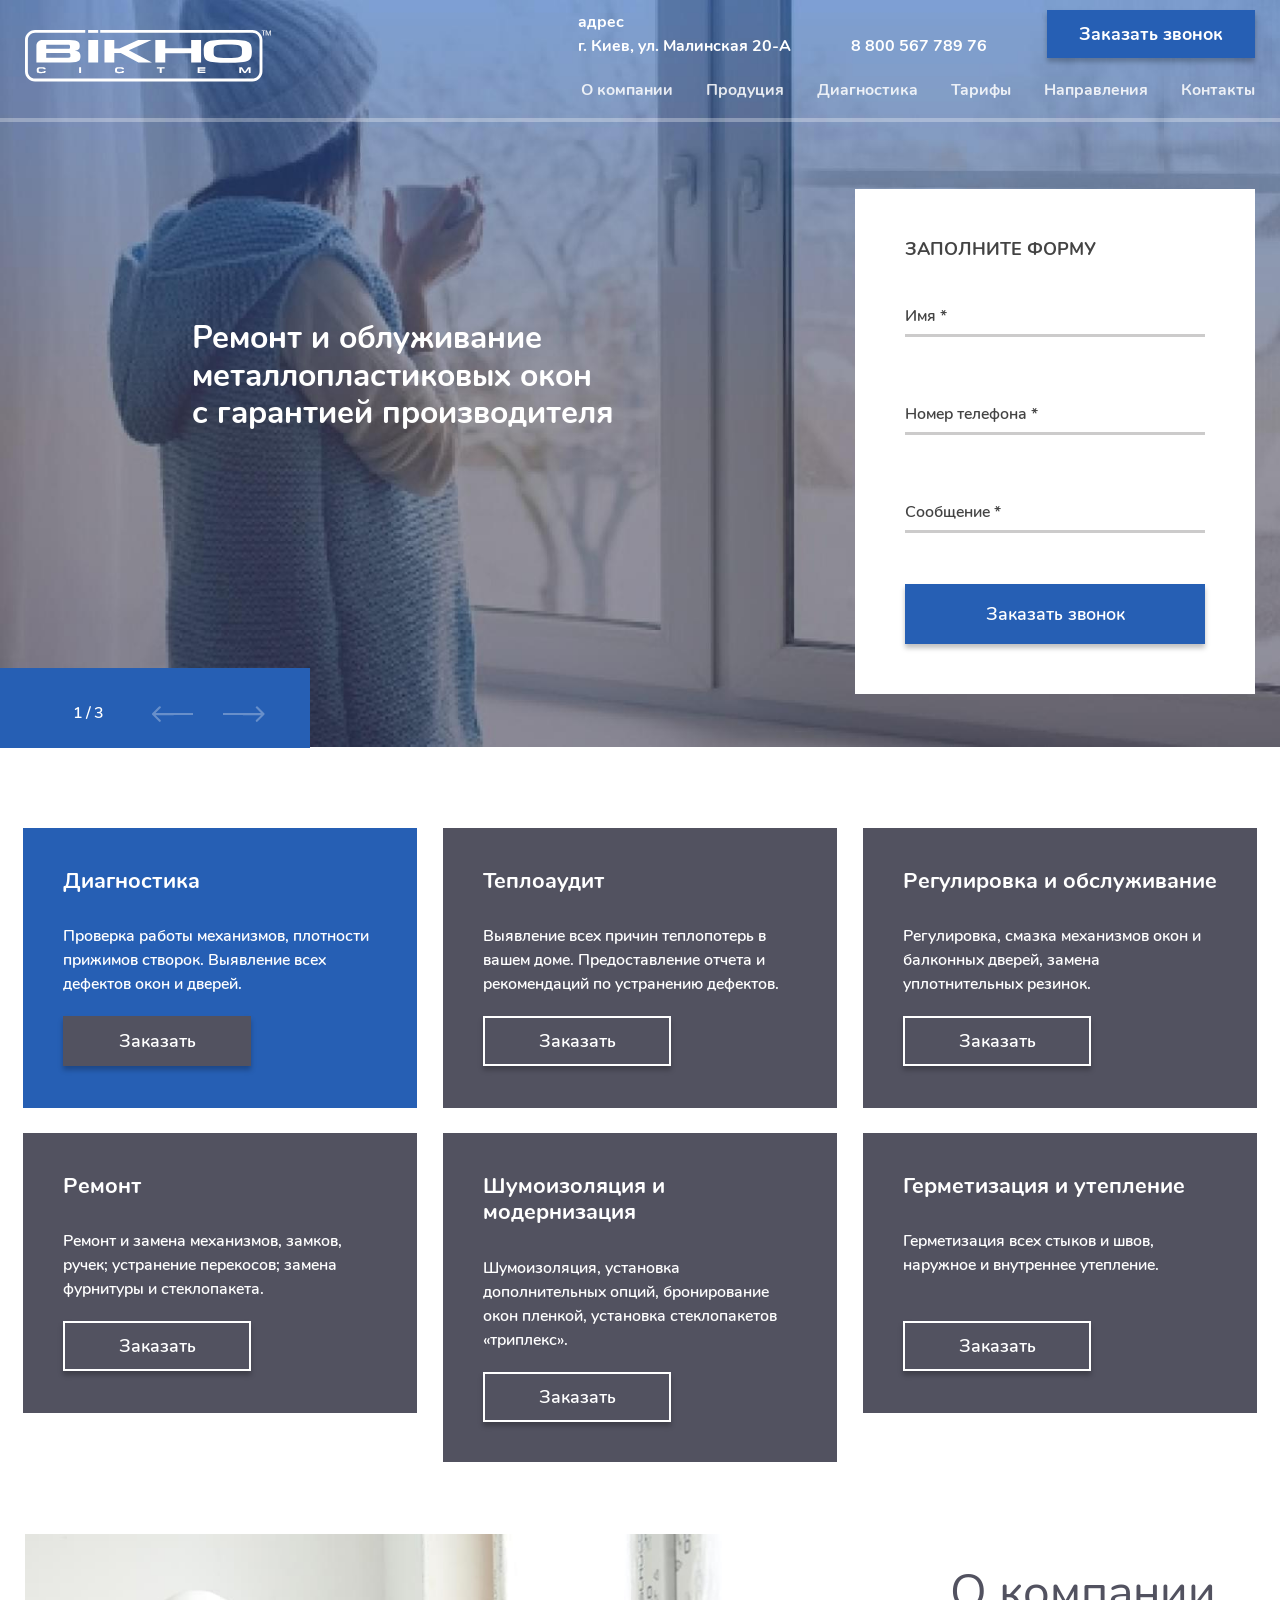
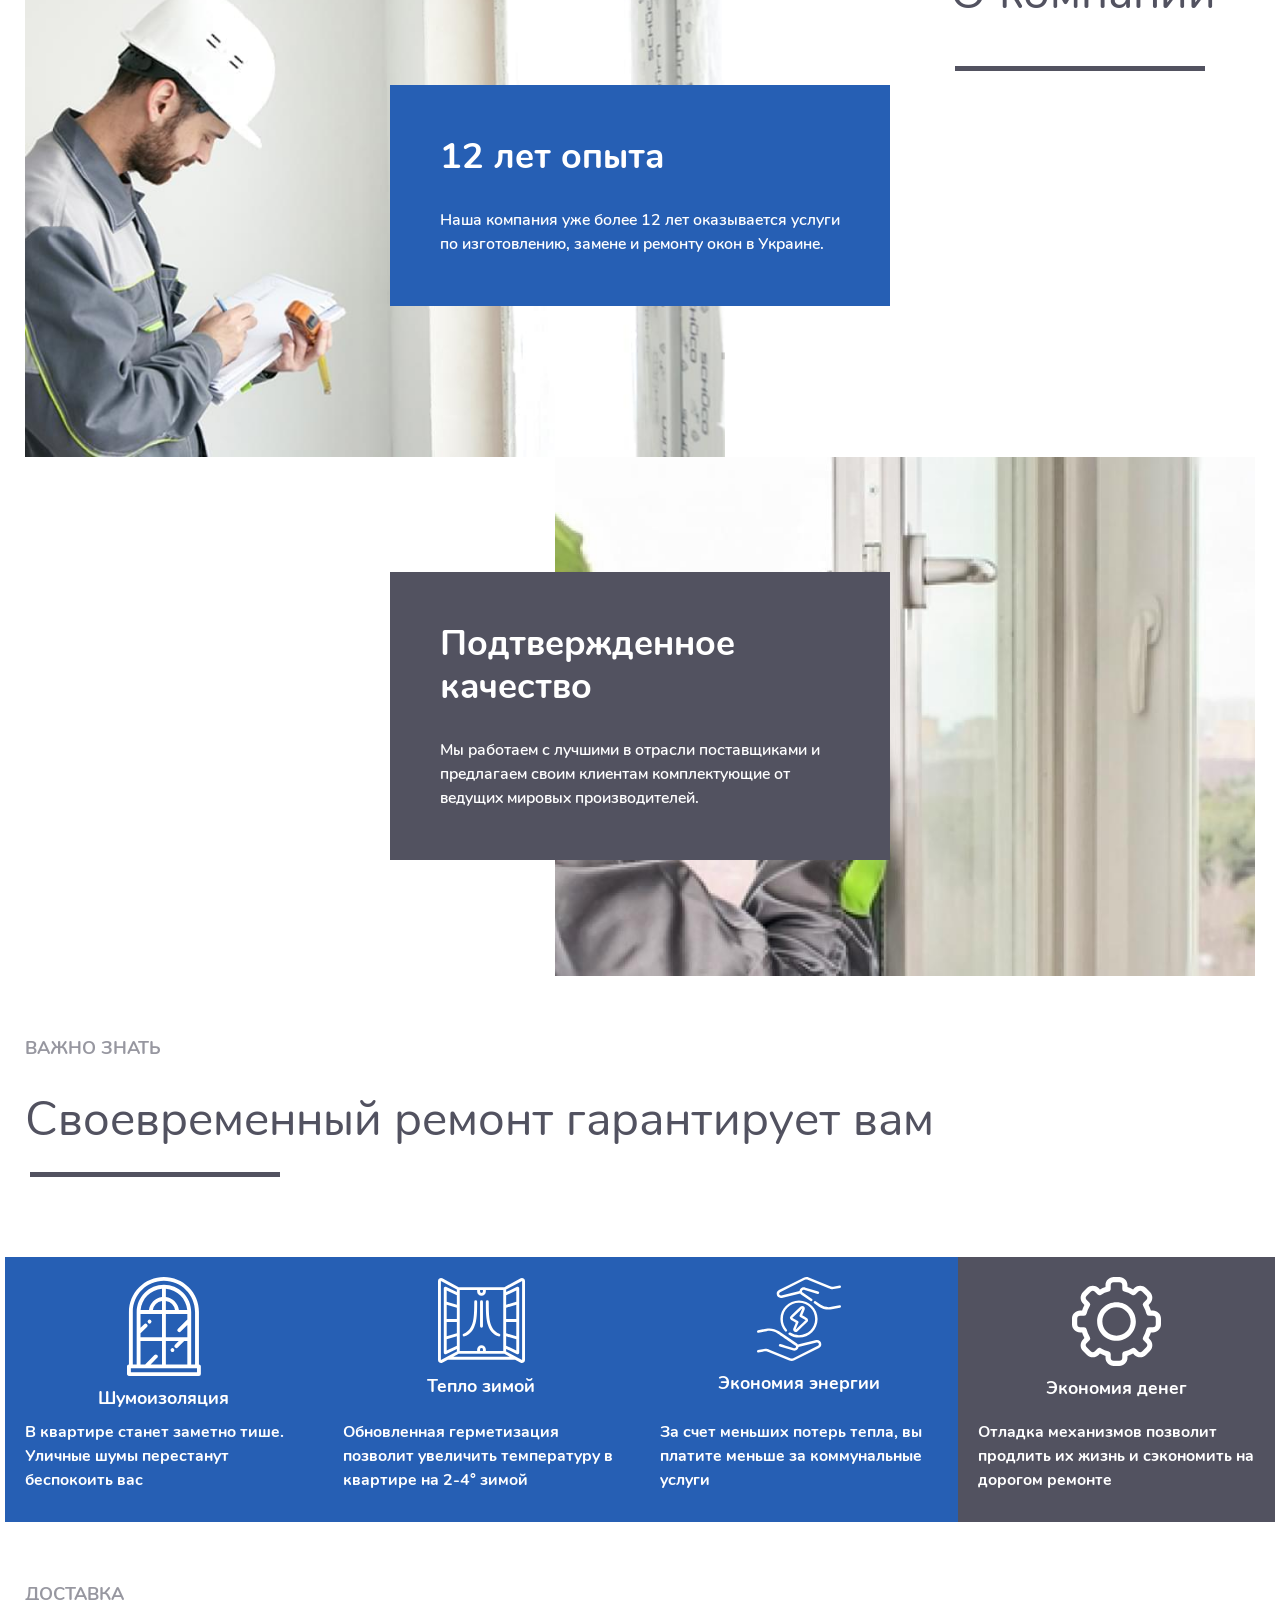
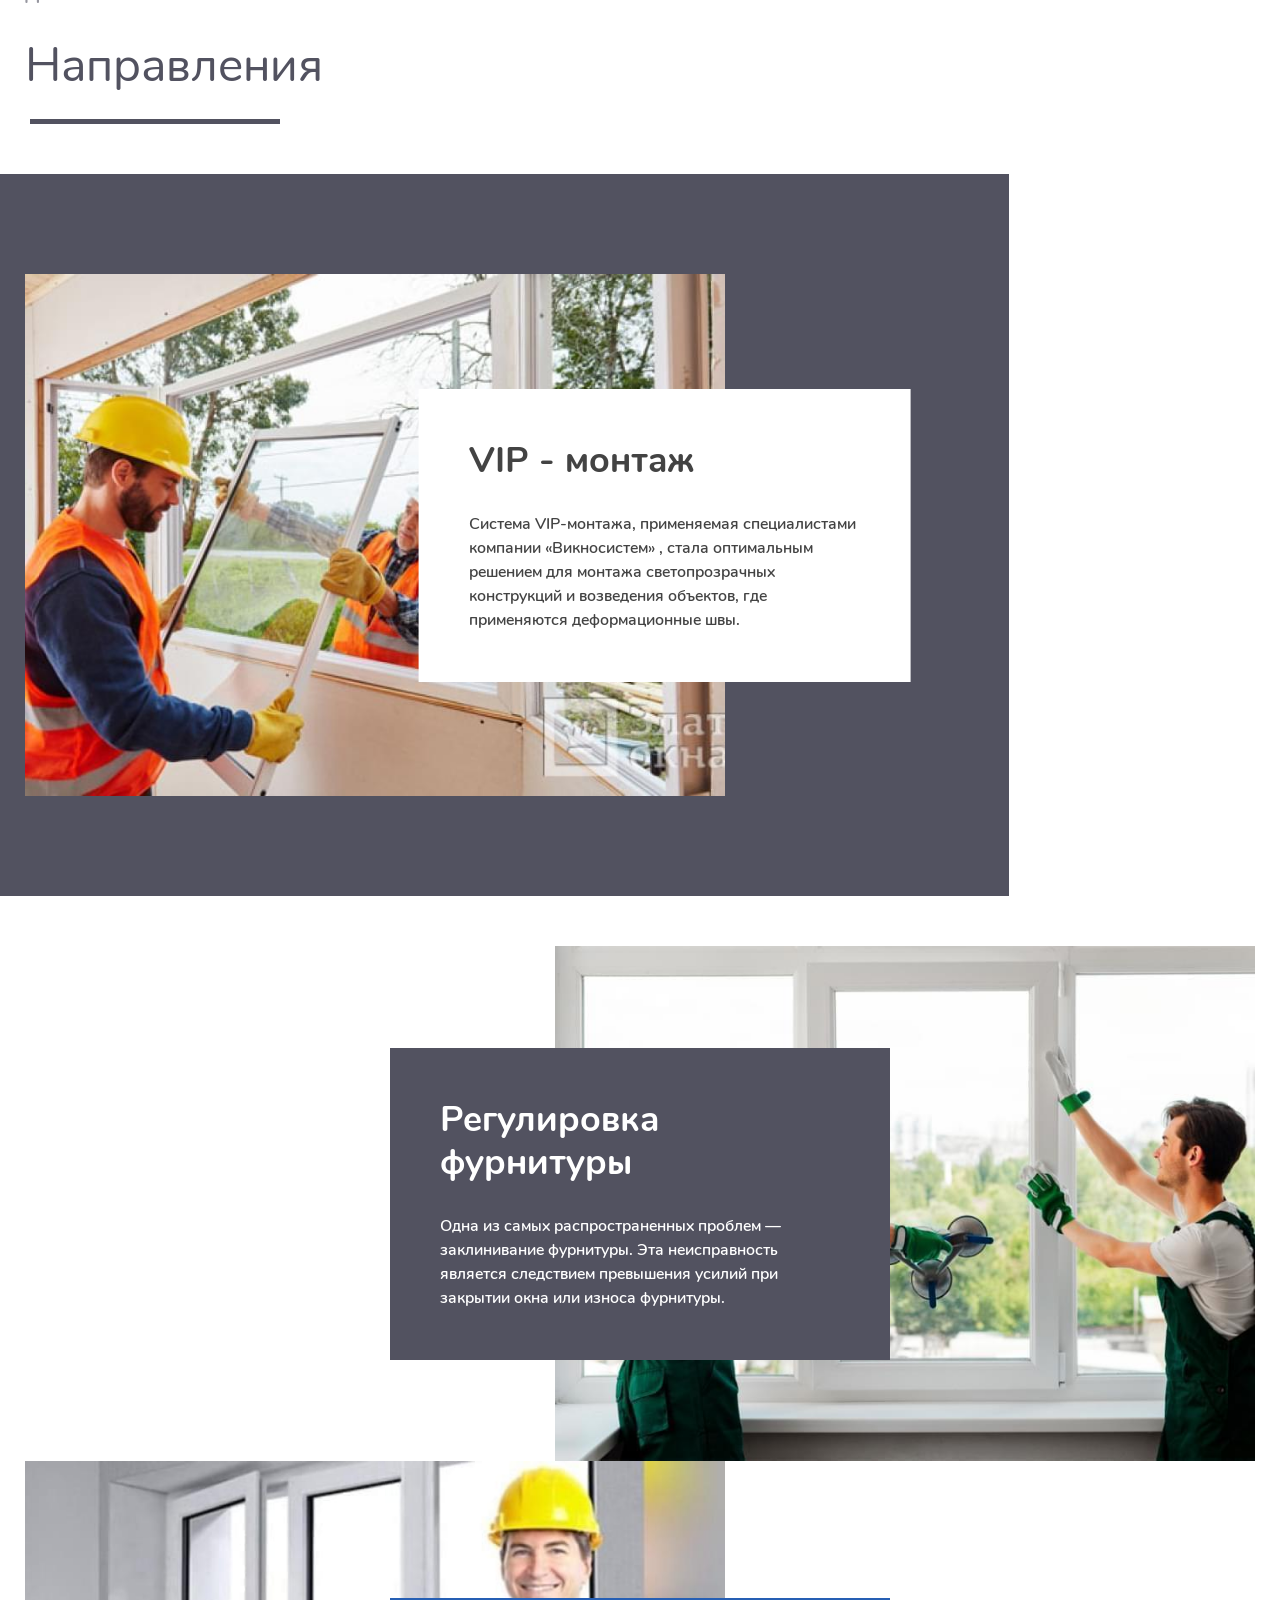
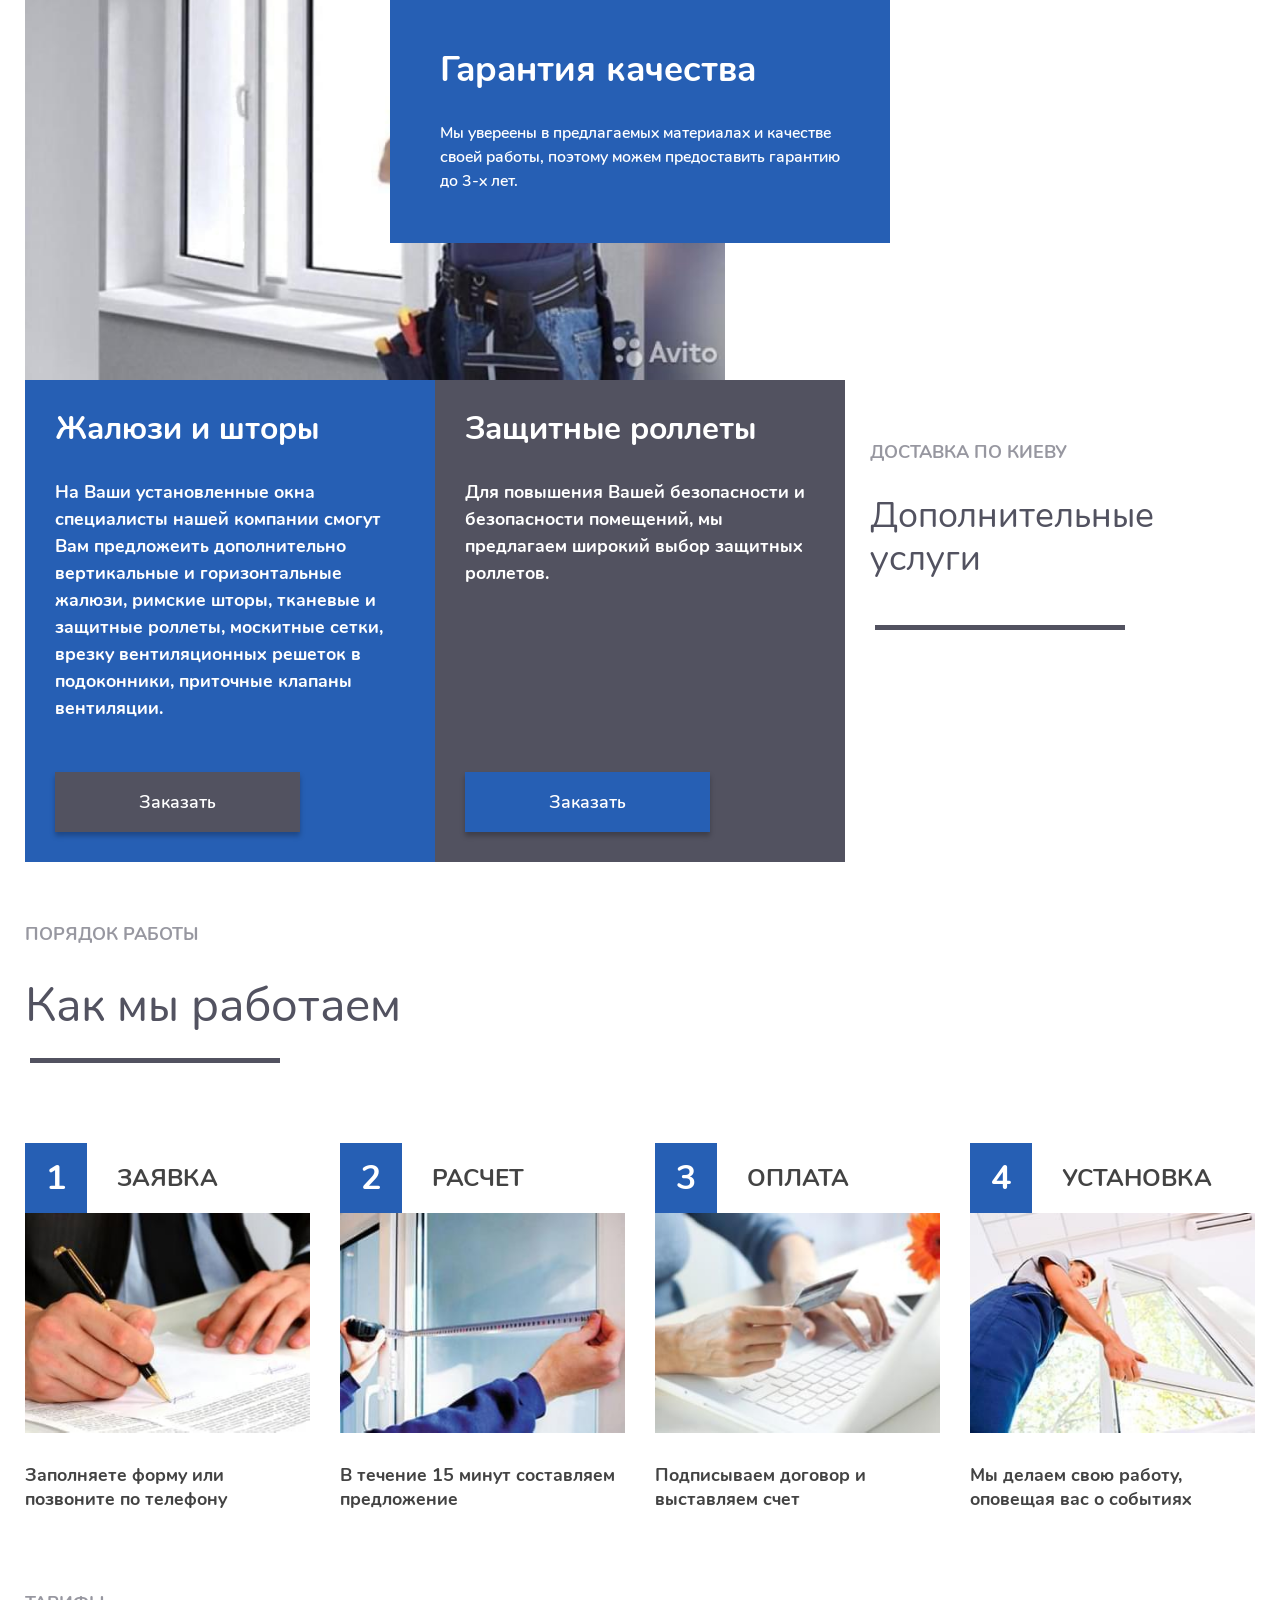
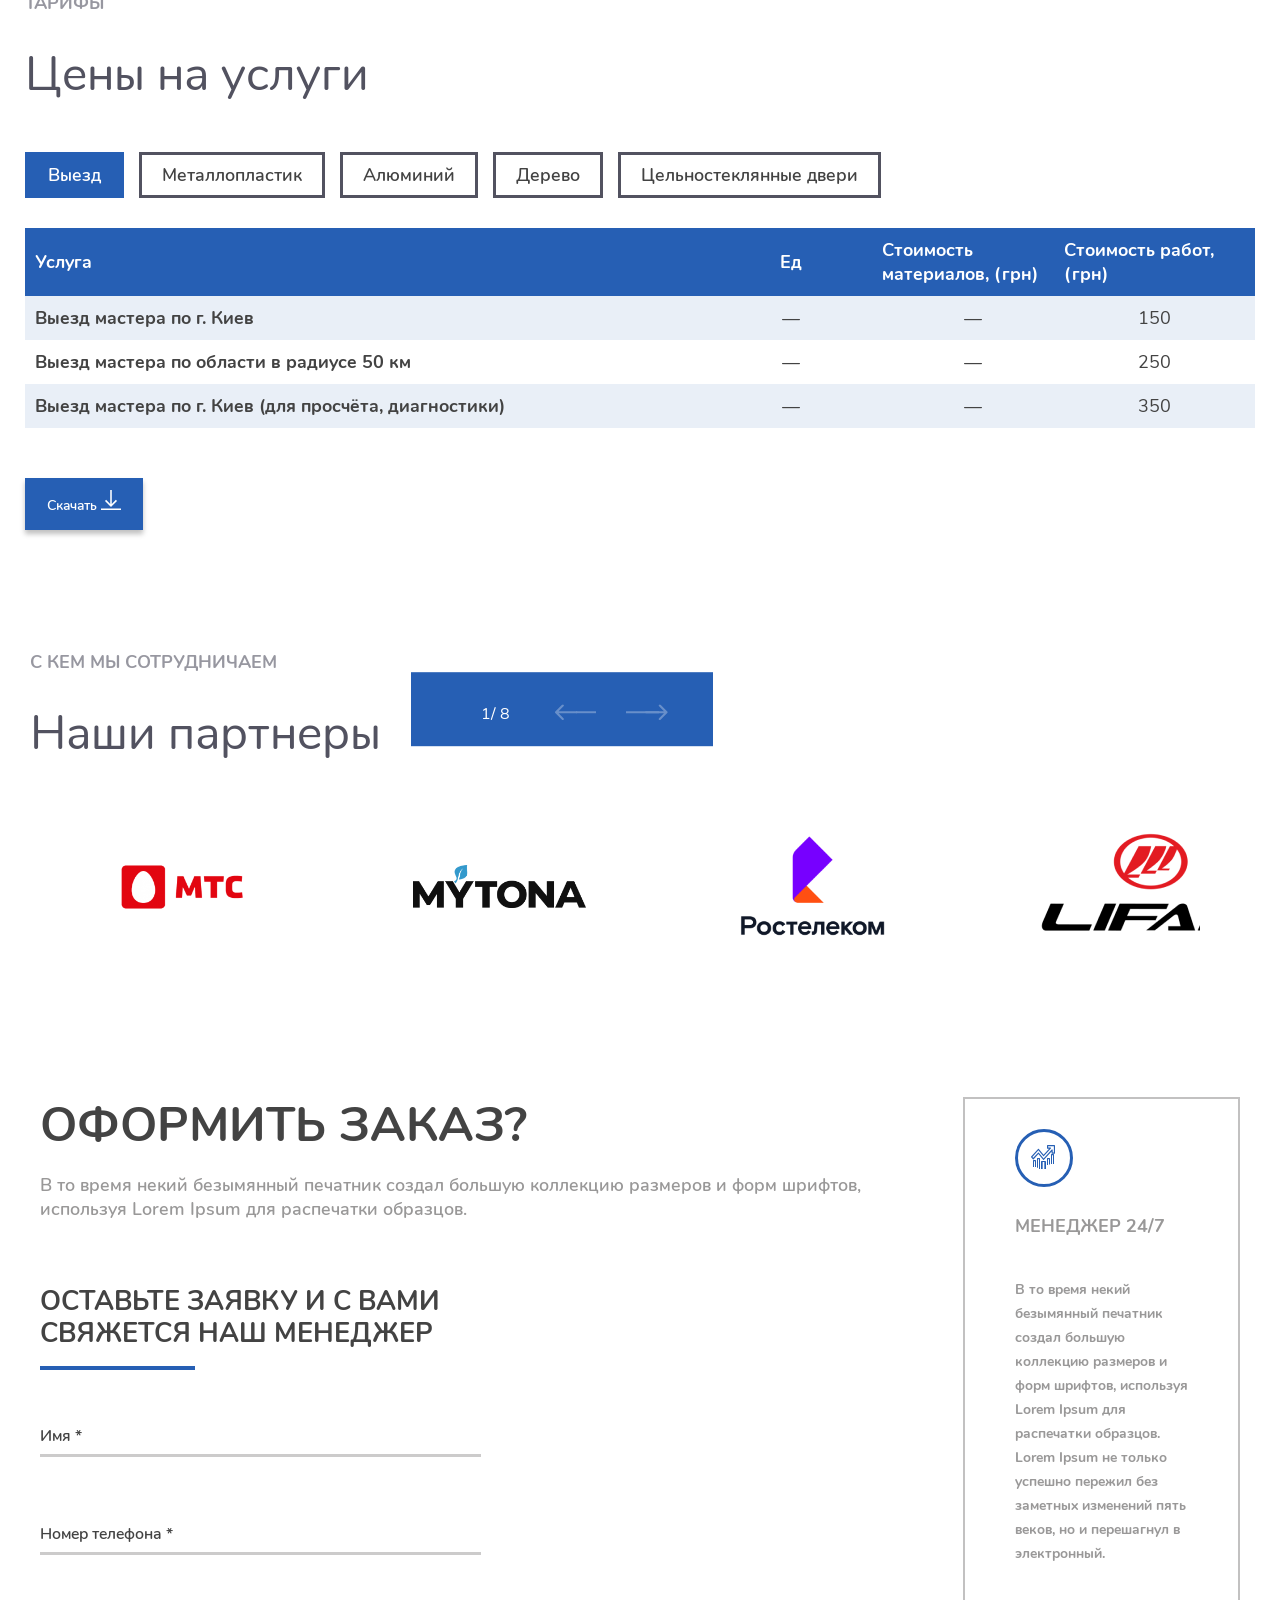
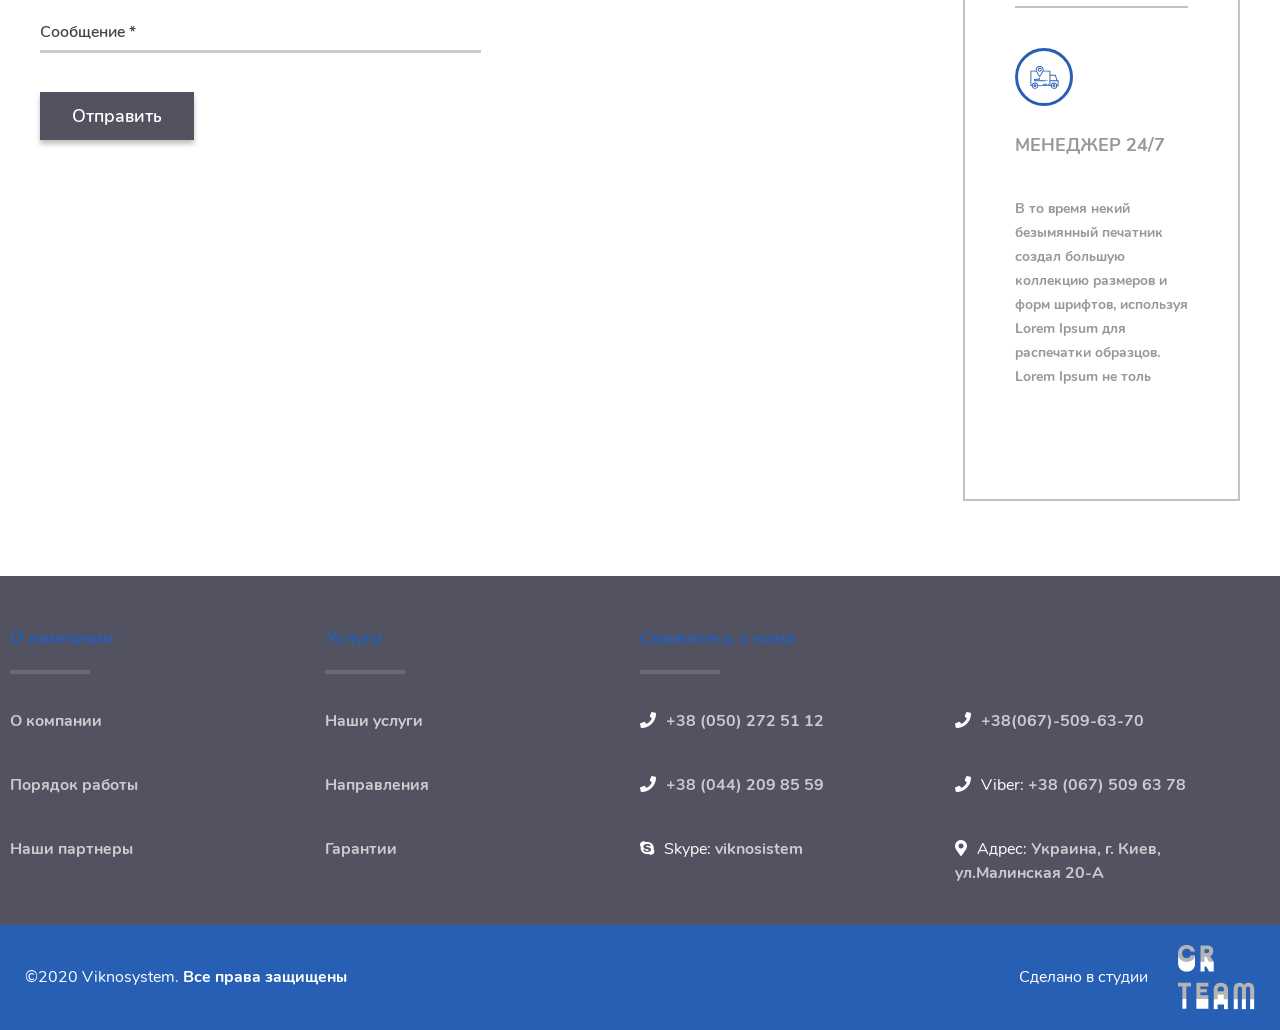
==== index.html @ 18dd9805 "fixes and content update" ====
<!DOCTYPE html>
<html lang="en">

<head>
    <title>Viknosystem</title>
    <meta charset="UTF-8">
    <meta name=description content="">
    <meta http-equiv="X-UA-Compatible" content="IE=edge">
    <meta name="viewport" content="width=device-width, initial-scale=1.0, maximum-scale=1.0, user-scalable=no" />

    <link rel="shortcut icon" href="/favicon.ico">
    <link rel="stylesheet" href="assets/main.min.css">
</head>

<body class="home">
    <header class="header">
        <div class="container">
            <a href="/" class="logo">
                <img src="images/content/logo.svg" alt="">
            </a>
            <div class="header-right-col">
                <div class="header-contacts">
                    <a href="#" class="address"><b>aдрес</b> <br>
                        г. Киев, ул. Малинская 20-А</a>
                    <a href="tel:8 800 567 789 76" class="tel">8 800 567 789 76</a>
                    <a href="#main-form" class="btn-common hover-light anchor-link">Заказать звонок</a>
                </div>
                <div class="main-nav">
                    <ul>
                        <li><a href="#about" class="anchor-link">О компании</a></li>
                        <li><a href="#services" class="anchor-link">Продуция</a></li>
                        <li><a href="#diagnostic" class="anchor-link">Диагностика</a></li>
                        <li><a href="#tarifs" class="anchor-link">Тарифы</a></li>
                        <li><a href="#directions" class="anchor-link">Направления</a></li>
                        <li><a href="#footer" class="anchor-link">Контакты</a></li>
                    </ul>
                </div>
            </div>
        </div>
        <div class="burger-btn">
            <span class="line line-1"></span>
            <span class="line line-2"></span>
            <span class="line line-3"></span>
        </div>
    </header>
    <main class="main">
        <section class="section intro-section" id="main-form">
            <div class="container">
                <div class="intro-form">
                    <form action="#">
                        <h6 class="h6">заполните форму</h6>
                        <div class="form-row">
                            <label class="input-wrapper">
    <!--                            <span class="main-label">Имя *</span>-->
                                <span class="placeholder">Имя *</span>
                                <input name="name"
                                       id="intro-name"
                                       type="text"
                                       class="custom-input required"
                                       placeholder="">
                            </label>
                        </div>
                        <div class="form-row">
                            <label class="input-wrapper">
                                <!--                            <span class="main-label">Номер телефона *</span>-->
                                <span class="placeholder">Номер телефона *</span>
                                <input name="phone"
                                       id="intro-phone"
                                       type="text"
                                       class="custom-input required"
                                       placeholder="">
                            </label>
                        </div>
                        <div class="form-row">
                            <label class="input-wrapper">
    <!--                            <span class="main-label">Проблема *</span>-->
                                <span class="placeholder">Сообщение *</span>
                                <input name="service"
                                       id="intro-service"
                                       type="text"
                                       class="custom-input required"
                                       placeholder="">
                            </label>
                        </div>
                        <a href="#" class="form-submit btn-common hover-light hover-border-blue">Заказать звонок</a>
                    </form>
                </div>
            </div>
            <div class="intro-slider">
                <div class="intro-slide slide-1">
                    <img class="slide-bg" src="images/content/intro-img-1.jpg" alt="">
                    <div class="slide-txt">
                        <h1 class="h1">Ремонт и облуживание <br>
                            металлопластиковых окон <br>
                            с гарантией производителя <br></h1>
                    </div>
                </div>
                <div class="intro-slide slide-1">
                    <img class="slide-bg" src="images/intro-img-2.jpg" alt="">
                    <div class="slide-txt">
                        <h1 class="h1">Ремонт и облуживание <br>
                            металлопластиковых окон <br>
                            с гарантией производителя <br></h1>
                    </div>
                </div>
                <div class="intro-slide slide-1">
                    <img class="slide-bg" src="images/intro-img-3.jpg" alt="">
                    <div class="slide-txt">
                        <h1 class="h1">Ремонт и облуживание <br>
                            металлопластиковых окон <br>
                            с гарантией производителя <br></h1>
                    </div>
                </div>
            </div>
            <div class="intro-slider-navigation">
                <div class="slider-progress">
                    <span class="current">1</span>/
                    <span class="last">3</span>
                </div>
                <div class="arrows">
                    <div class="intro-slider-prev"><img src="images/arrow-prev.svg" alt=""></div>
                    <div class="intro-slider-next"><img src="images/arrow-next.svg" alt=""></div>
                </div>
            </div>
        </section>
        <section class="section section-products" id="services">
            <div class="container">
                <div class="row">
                    <div class="product-wrapper col-lg-4 col-md-6 col-sm-12">
                        <div class="product-card">
                            <div class="h6">Диагностика</div>
                            <p>Проверка работы механизмов, плотности прижимов створок. Выявление всех дефектов окон и дверей.</p>
                            <a href="#main-form" class="btn-common btn-transparent hover-blue anchor-link">Заказать</a>
                        </div>
                    </div>
                    <div class="product-wrapper col-lg-4 col-md-6 col-sm-12">
                        <div class="product-card">
                            <div class="h6">Теплоаудит</div>
                            <p>Выявление всех причин теплопотерь в вашем доме. Предоставление отчета и рекомендаций по устранению дефектов.</p>
                            <a href="#main-form" class="btn-common btn-transparent hover-blue anchor-link">Заказать</a>
                        </div>
                    </div>
                    <div class="product-wrapper col-lg-4 col-md-6 col-sm-12">
                        <div class="product-card">
                            <div class="h6">Регулировка и
                                обслуживание</div>
                            <p>Регулировка, смазка механизмов окон и балконных дверей, замена уплотнительных резинок.</p>
                            <a href="#main-form" class="btn-common btn-transparent hover-blue anchor-link">Заказать</a>
                        </div>
                    </div>
                    <div class="product-wrapper col-lg-4 col-md-6 col-sm-12">
                        <div class="product-card">
                            <div class="h6">Ремонт</div>
                            <p>Ремонт и замена механизмов, замков, ручек; устранение перекосов; замена фурнитуры и стеклопакета.</p>
                            <a href="#main-form" class="btn-common btn-transparent hover-blue anchor-link">Заказать</a>
                        </div>
                    </div>
                    <div class="product-wrapper col-lg-4 col-md-6 col-sm-12">
                        <div class="product-card">
                            <div class="h6">Шумоизоляция
                                и модернизация</div>
                            <p>Шумоизоляция, установка дополнительных опций, бронирование окон пленкой, установка стеклопакетов «триплекс».</p>
                            <a href="#main-form" class="btn-common btn-transparent hover-blue anchor-link">Заказать</a>
                        </div>
                    </div>
                    <div class="product-wrapper col-lg-4 col-md-6 col-sm-12">
                        <div class="product-card">
                            <div class="h6">Герметизация
                                и утепление</div>
                            <p>Герметизация всех стыков и швов, наружное и внутреннее утепление.</p>
                            <a href="#" class="btn-common btn-transparent hover-blue anchor-link">Заказать</a>
                        </div>
                    </div>
                </div>
            </div>
        </section>
        <section class="section section-about" id="about">
            <div class="container">
                <div class="section-title-small right">
<!--                    <span class="pre-title">доставка</span>-->
                    <h3 class="h3">О компании</h3>
                </div>
                <div class="about-row">
                    <div class="about-img"><img src="images/about-img-1.jpg" alt=""></div>
                    <div class="about-card">
                        <div class="h6">12 лет опыта</div>
                        <p>Наша компания уже более 12 лет оказывается услуги по изготовлению, замене и ремонту окон в Украине.</p>
                    </div>
                </div>
                <div class="about-row row-reverse">
                    <div class="about-img"><img src="images/about-img-2.jpg" alt=""></div>
                    <div class="about-card gray-bg">
                        <div class="h6">Подтвержденное качество</div>
                        <p>Мы работаем с лучшими в отрасли поставщиками и предлагаем своим клиентам комплектующие от ведущих мировых производителей.</p>
                    </div>
                </div>
            </div>
        </section>
        <section class="section section-diagnostic" id="diagnostic">
            <div class="container">
                <div class="section-title-small">
                    <span class="pre-title">Важно знать</span>
                    <h3 class="h3">Своевременный ремонт гарантирует вам</h3>
                </div>
            </div>
            <div class="diagnostics">
                <div class="row">
                    <div class="diagnostics-col col-lg-3 col-md-6">
                        <img src="images/icon-window.svg" alt="">
                        <span class="title">Шумоизоляция</span>
                        <p>В квартире станет заметно тише. Уличные шумы перестанут беспокоить вас</p>
                    </div>
                    <div class="diagnostics-col col-lg-3 col-md-6">
                        <img src="images/icon-window-open.svg" alt="">
                        <span class="title">Тепло зимой</span>
                        <p>Обновленная герметизация позволит увеличить температуру в квартире на 2-4° зимой</p>
                    </div>
                    <div class="diagnostics-col col-lg-3 col-md-6">
                        <img src="images/icon-economy.svg" alt="">
                        <span class="title">Экономия энергии</span>
                        <p>За счет меньших потерь тепла, вы платите меньше за коммунальные услуги</p>
                    </div>
                    <div class="diagnostics-col col-lg-3 col-md-6">
                        <img src="images/icon-tool.svg" alt="">
                        <span class="title">Экономия денег</span>
                        <p>Отладка механизмов позволит продлить их жизнь и сэкономить на дорогом ремонте</p>
                    </div>
                </div>
            </div>
        </section>
        <section class="section section-directions" id="directions">
            <div class="container">
                <div class="section-title-small">
                    <span class="pre-title">доставка</span>
                    <h3 class="h3">Направления</h3>
                </div>
                <div class="about-row first">
                    <div class="about-img"><img src="images/directions-img-3.jpg" alt=""></div>
                    <div class="about-card">
                        <div class="h6">VIP - <b>монтаж</b></div>
                        <p>Система VIP-монтажа, применяемая специалистами компании «Викносистем» , стала  оптимальным решением для монтажа светопрозрачных конструкций и возведения объектов, где применяются деформационные швы. </p>
                    </div>
                </div>
                <div class="about-row row-reverse">
                    <div class="about-img"><img src="images/directions-img-1.jpg" alt=""></div>
                    <div class="about-card gray-bg">
                        <div class="h6">Регулировка фурнитуры</div>
                        <p>Одна из самых распространенных проблем — заклинивание фурнитуры. Эта неисправность является следствием превышения усилий при закрытии окна или износа фурнитуры. </p>
                    </div>
                </div>
                <div class="about-row">
                    <div class="about-img"><img src="images/directions-img-2.jpg" alt=""></div>
                    <div class="about-card">
                        <div class="h6">Гарантия качества </div>
                        <p>Мы увереены в предлагаемых материалах и качестве своей работы, поэтому можем предоставить гарантию до 3-х лет.</p>
                    </div>
                </div>
            </div>
        </section>
        <section class="section addition-section">
            <div class="row container">
                <div class="addition-col col-lg-6 col-xl-4">
                    <div>
                        <h6 class="h6">Жалюзи и шторы</h6>
                        <p>На Ваши установленные окна специалисты нашей компании смогут Вам предложеить дополнительно вертикальные
                            и горизонтальные жалюзи, римские шторы, тканевые и защитные роллеты, москитные сетки, врезку вентиляционных
                            решеток в подоконники, приточные клапаны вентиляции.
                        </p>
                    </div>
                    <a href="#main-form" class="btn-common">Заказать</a>
                </div>
                <div class="addition-col col-lg-6 col-xl-4 gray">
                    <div>
                        <h6 class="h6">Защитные роллеты</h6>
                        <p>Для повышения Вашей безопасности и безопасности помещений, мы предлагаем широкий выбор защитных роллетов.
                        </p>
                    </div>
                    <a href="#main-form" class="btn-common">Заказать</a>
                </div>
                <div class="col-xxl-4 col-lg-6 col-xl-4">
                    <div class="section-title-small">
                        <span class="pre-title">доставка по киеву</span>
                        <h3 class="h3">Дополнительные услуги</h3>
                    </div>
                </div>
            </div>
        </section>
<!--        <section class="section section-example">-->
<!--            <div class="container">-->
<!--                <div class="section-title-small">-->
<!--                    <span class="pre-title">доставка</span>-->
<!--                    <h3 class="h3">Направления</h3>-->
<!--                </div>-->
<!--                <div class="row">-->
<!--                    <div class="col-sm-12 col-md-6 col-lg-4 col-xl-4 example-item">-->
<!--                        <b class="num">1</b>-->
<!--                        <img src="images/example-1.png" alt="">-->
<!--                        <h6 class="h6">Безымянный печатник создал </h6>-->
<!--                        <p>В то время некий безымянный печатник создал большую коллекцию размеров и форм шрифтов, используя Lorem Ipsum для распечатки образцов.</p>-->
<!--                    </div>-->
<!--                    <div class="col-sm-12 col-md-6 col-lg-4 col-xl-4 example-item">-->
<!--                        <b class="num">2</b>-->
<!--                        <img src="images/example-2.png" alt="">-->
<!--                        <h6 class="h6">Безымянный печатник создал </h6>-->
<!--                        <p>В то время некий безымянный печатник создал большую коллекцию размеров и форм шрифтов, используя Lorem Ipsum для распечатки образцов.</p>-->
<!--                    </div>-->
<!--                    <div class="col-sm-12 col-md-6 col-lg-4 col-xl-4 example-item">-->
<!--                        <b class="num">3</b>-->
<!--                        <img src="images/example-3.png" alt="">-->
<!--                        <h6 class="h6">Безымянный печатник создал </h6>-->
<!--                        <p>В то время некий безымянный печатник создал большую коллекцию размеров и форм шрифтов, используя Lorem Ipsum для распечатки образцов.</p>-->
<!--                    </div>-->
<!--                    <div class="col-sm-12 col-md-6 col-lg-4 col-xl-4 example-item">-->
<!--                        <b class="num">4</b>-->
<!--                        <img src="images/example-4.png" alt="">-->
<!--                        <h6 class="h6">Безымянный печатник создал </h6>-->
<!--                        <p>В то время некий безымянный печатник создал большую коллекцию размеров и форм шрифтов, используя Lorem Ipsum для распечатки образцов.</p>-->
<!--                    </div>-->
<!--                    <div class="col-sm-12 col-md-6 col-lg-4 col-xl-4 example-item">-->
<!--                        <b class="num">5</b>-->
<!--                        <img src="images/example-5.png" alt="">-->
<!--                        <h6 class="h6">Безымянный печатник создал </h6>-->
<!--                        <p>В то время некий безымянный печатник создал большую коллекцию размеров и форм шрифтов, используя Lorem Ipsum для распечатки образцов.</p>-->
<!--                    </div>-->
<!--                    <div class="col-sm-12 col-md-6 col-lg-4 col-xl-4 example-item">-->
<!--                        <div class="prices-download">-->
<!--                            <div class="h6">скачайте наш прайс</div>-->
<!--                            <p>В то время некий безымянный печатник создал большую.</p>-->
<!--                            <a href="/viknosystem-price.pdf" download class="btn-common">Скачать <i><img src="images/icon-download.svg" alt=""></i></a>-->
<!--                        </div>-->
<!--                    </div>-->
<!--                </div>-->
<!--                <div class="row">-->
<!--                </div>-->
<!--                </div>-->
<!--            </div>-->
<!--        </section>-->
<!--        <section class="section services-section">-->
<!--            <div class="row">-->

<!--                <div class="col-lg-7 gray-bg">-->
<!--                    <div class="servicese-heading">-->
<!--                        <div class="h3">Услуги и Проблемы</div>-->
<!--                        <div class="arrows services-arrows">-->
<!--                            <div class="slider-prev"><img src="images/arrow-prev.svg" alt=""></div>-->
<!--                            <div class="slider-next"><img src="images/arrow-next.svg" alt=""></div>-->
<!--                        </div>-->
<!--                    </div>-->
<!--                    <div class="services-slider">-->
<!--                        <div class="services-slide">-->
<!--                            <div class="services-card">-->
<!--                                <span class="tag">Проблема</span>-->
<!--                                <img src="images/services-img-1.jpg" alt="">-->
<!--                                <a href="#" class="btn-common">Услуги и Проблемы</a>-->
<!--                            </div>-->
<!--                            <div class="services-card">-->
<!--                                <span class="tag">Услуга</span>-->
<!--                                <img src="images/services-img-2.jpg" alt="">-->
<!--                                <a href="#" class="btn-common">Услуги и Проблемы</a>-->
<!--                            </div>-->
<!--                        </div>-->
<!--                        <div class="services-slide">-->
<!--                            <div class="services-card">-->
<!--                                <span class="tag">Проблема</span>-->
<!--                                <img src="images/services-img-1.jpg" alt="">-->
<!--                                <a href="#" class="btn-common">Услуги и Проблемы</a>-->
<!--                            </div>-->
<!--                            <div class="services-card">-->
<!--                                <span class="tag">Услуга</span>-->
<!--                                <img src="images/services-img-2.jpg" alt="">-->
<!--                                <a href="#" class="btn-common">Услуги и Проблемы</a>-->
<!--                            </div>-->
<!--                        </div>-->
<!--                    </div>-->
<!--                </div>-->
<!--                <div class="col-xxl-4 col-lg-5">-->
<!--                    <div class="services-txt">-->
<!--                        <div class="h5">Это текст-"рыба", часто используемый в печати и вэб-дизайне.-->
<!--                            Lorem Ipsum является стандартной "рыбой" для текстов на латинице.-->
<!--                        </div>-->
<!--                        <ul>-->
<!--                            <li>В то время некий безымянный печатник создал большую коллекцию размеров и форм шрифтов, используя-->
<!--                            <li>Lorem Ipsum для распечатки образцов. Lorem Ipsum не только успешно пережил без заметных изменений-->
<!--                            пять веков, но и перешагнул в электронный дизайн. Его популяризации в новое время</li>-->
<!--                            <li>В то время некий безымянный печатник создал большую коллекцию размеров и форм шрифтов, используя Lorem Ipsum для распечатки образцов.</li>-->
<!--                            <li>Lorem Ipsum не только успешно пережил без заметных изменений пять веков, но и перешагнул в электронный дизайн. Его популяризации в новое время</li>-->
<!--                        </ul>-->
<!--                    </div>-->
<!--                </div>-->
<!--            </div>-->
<!--        </section>-->
        <section class="section how-we-work" id="how-we-work">
            <div class="container">
                <div class="section-title-small">
                    <span class="pre-title">Порядок работы</span>
                    <h3 class="h3">Как мы работаем</h3>
                </div>
                <div class="work-row row">
                    <div class="col-lg-3 col-md-6 work-item">
                        <div class="heading"><span class="num">1</span>ЗАЯВКА</div>
                        <img src="images/work-1.jpg" alt="">
                        <p>Заполняете форму или позвоните по телефону</p>
                    </div>
                    <div class="col-lg-3 col-md-6 work-item">
                        <div class="heading"><span class="num">2</span>РАСЧЕТ</div>
                        <img src="images/work-2.jpg" alt="">
                        <p>В течение 15 минут составляем предложение</p>
                    </div>
                    <div class="col-lg-3 col-md-6 work-item">
                        <div class="heading"><span class="num">3</span>ОПЛАТА</div>
                        <img src="images/work-3.jpg" alt="">
                        <p>Подписываем договор и выставляем счет</p>
                    </div>
                    <div class="col-lg-3 col-md-6 work-item">
                        <div class="heading"><span class="num">4</span>УСТАНОВКА</div>
                        <img src="images/work-4.jpg" alt="">
                        <p>Мы делаем свою работу, оповещая вас о событиях</p>
                    </div>
                </div>
            </div>
        </section>
        <section class="section section-price" id="tarifs">
            <div class="container">
                <div class="section-title-small">
                    <span class="pre-title">тарифы</span>
                    <h3 class="h3">Цены на услуги</h3>
                </div>
                <div class="row-tab-links">
                    <a href="#" class="tab-link active">Выезд</a>
                    <a href="#" class="tab-link">Металлопластик</a>
                    <a href="#" class="tab-link">Алюминий</a>
                    <a href="#" class="tab-link">Дерево</a>
                    <a href="#" class="tab-link">Цельностеклянные двери</a>
                </div>
                <div class="tabs-content">
                    <div class="tab show">
                        <div class="tab-table">
                            <div class="table-row row-head">
                                <div class="table-col"><b>Услуга</b></div>
                                <div class="table-col"><b>Ед</b></div>
                                <div class="table-col"><b>Стоимость материалов, (грн)</b></div>
                                <div class="table-col"><b>Стоимость работ, (грн)</b></div>
                            </div>
                            <div class="table-row">
                                <div class="table-col"><b>Выезд мастера по г. Киев</b></div>
                                <div class="table-col">—</div>
                                <div class="table-col">—</div>
                                <div class="table-col">150</div>
                            </div>
                            <div class="table-row">
                                <div class="table-col"><b>Выезд мастера по области в радиусе 50 км </b></div>
                                <div class="table-col">—</div>
                                <div class="table-col">—</div>
                                <div class="table-col">250</div>
                            </div>
                            <div class="table-row">
                                <div class="table-col"><b>Выезд мастера по г. Киев (для просчёта, диагностики)</b></div>
                                <div class="table-col">— </div>
                                <div class="table-col">— </div>
                                <div class="table-col">350</div>
                            </div>
                        </div>
                    </div>
                    <div class="tab">
                        <div class="tab-table">
                            <div class="table-row row-head">
                                <div class="table-col"><b>Услуга</b></div>
                                <div class="table-col"><b>Ед</b></div>
                                <div class="table-col"><b>Стоимость материалов, (грн)</b></div>
                                <div class="table-col"><b>Стоимость работ, (грн)</b></div>
                            </div>
                            <div class="table-row">
                                <div class="table-col"><b>Смазка механизма </b></div>
                                <div class="table-col">шт</div>
                                <div class="table-col">50</div>
                                <div class="table-col">75</div>
                            </div>
                            <div class="table-row">
                                <div class="table-col"><b>Выравнивание диагоналей </b></div>
                                <div class="table-col">шт</div>
                                <div class="table-col">-</div>
                                <div class="table-col">250</div>
                            </div>
                            <div class="table-row">
                                <div class="table-col"><b>Аварийное открытие створки </b></div>
                                <div class="table-col">шт</div>
                                <div class="table-col">-</div>
                                <div class="table-col">400</div>
                            </div>
                            <div class="table-row">
                                <div class="table-col"><b>Комплексный ремонт оконной, дверной створки (выравнивание диагоналей, регулировка, смазка )</b></div>
                                <div class="table-col">шт</div>
                                <div class="table-col">-</div>
                                <div class="table-col">300-800</div>
                            </div>
                            <div class="table-row">
                                <div class="table-col"><b>Комплексный ремонт входной двери (выравнивание диагоналей, регулировка, смазка)</b></div>
                                <div class="table-col">шт</div>
                                <div class="table-col">-</div>
                                <div class="table-col">550</div>
                            </div>
                            <div class="table-row">
                                <div class="table-col"><b>Защелка + ручка курильщика Maco (Австрия)</b></div>
                                <div class="table-col">шт</div>
                                <div class="table-col">200</div>
                                <div class="table-col">100</div>
                            </div>
                            <div class="table-row">
                                <div class="table-col"><b>Ручка Maco (Австрия)</b></div>
                                <div class="table-col">шт</div>
                                <div class="table-col">300</div>
                                <div class="table-col">50</div>
                            </div>
                            <div class="table-row">
                                <div class="table-col"><b>Ручка Maсo (Австрия) c замком от детей</b></div>
                                <div class="table-col">шт</div>
                                <div class="table-col">200</div>
                                <div class="table-col">50</div>
                            </div>
                            <div class="table-row">
                                <div class="table-col"><b>Установка двухсторонней ручки</b></div>
                                <div class="table-col">шт</div>
                                <div class="table-col">600</div>
                                <div class="table-col">80</div>
                            </div>
                            <div class="table-row">
                                <div class="table-col"><b>Ремонт раздвижных систем </b></div>
                                <div class="table-col">шт</div>
                                <div class="table-col">-</div>
                                <div class="table-col">уточняйте</div>
                            </div>
                            <div class="table-row">
                                <div class="table-col"><b>Ремонт фурнитуры</b></div>
                                <div class="table-col">шт</div>
                                <div class="table-col">-</div>
                                <div class="table-col">300</div>
                            </div>
                            <div class="table-row">
                                <div class="table-col"><b>Монтаж-демонтаж окон </b></div>
                                <div class="table-col">м2 </div>
                                <div class="table-col">- </div>
                                <div class="table-col">от 400</div>
                            </div>
                            <div class="table-row">
                                <div class="table-col"><b>Переделка створки, установка импоcта, изменение правой на левую, глухого на открывающееся и т.д. </b></div>
                                <div class="table-col">шт</div>
                                <div class="table-col">уточняйте</div>
                                <div class="table-col">уточняйте</div>
                            </div>
                            <div class="table-row">
                                <div class="table-col"><b>Штапик</b></div>
                                <div class="table-col">м.п</div>
                                <div class="table-col">от 150 </div>
                                <div class="table-col">30</div>
                            </div>
                            <div class="table-row">
                                <div class="table-col"><b>Разборка — сборка элементов фурнитуры</b></div>
                                <div class="table-col">шт</div>
                                <div class="table-col">-</div>
                                <div class="table-col">250</div>
                            </div>
                            <div class="table-row">
                                <div class="table-col"><b>Замена (Уплотнительной резины )</b></div>
                                <div class="table-col">м.п.</div>
                                <div class="table-col">30</div>
                                <div class="table-col">30</div>
                            </div>
                            <div class="table-row">
                                <div class="table-col"><b>Замена (подоконников, отливов и прочее)</b></div>
                                <div class="table-col">м.п.</div>
                                <div class="table-col">уточняйте </div>
                                <div class="table-col">150</div>
                            </div>
                            <div class="table-row">
                                <div class="table-col"><b>Штапик</b></div>
                                <div class="table-col">м.п</div>
                                <div class="table-col">от 150 </div>
                                <div class="table-col">30</div>
                            </div>
                        </div>
                    </div>
                    <div class="tab">
                        <div class="tab-table">
                            <div class="table-row row-head">
                                <div class="table-col"><b>Услуга</b></div>
                                <div class="table-col"><b>Ед</b></div>
                                <div class="table-col"><b>Стоимость материалов, (грн)</b></div>
                                <div class="table-col"><b>Стоимость работ, (грн)</b></div>
                            </div>
                            <div class="table-row">
                                <div class="table-col"><b>Смазка механизма</b></div>
                                <div class="table-col">шт</div>
                                <div class="table-col">50</div>
                                <div class="table-col">80</div>
                            </div>
                            <div class="table-row">
                                <div class="table-col"><b>Выравнивание диагоналей окно/дверь</b></div>
                                <div class="table-col">шт</div>
                                <div class="table-col">— </div>
                                <div class="table-col">750-1100</div>
                            </div>
                            <div class="table-row">
                                <div class="table-col"><b>Аварийное открытие створки </b></div>
                                <div class="table-col">шт</div>
                                <div class="table-col">— </div>
                                <div class="table-col">600-1100</div>
                            </div>
                            <div class="table-row">
                                <div class="table-col"><b>Разборка — сборка элементов фурнитуры</b></div>
                                <div class="table-col">шт</div>
                                <div class="table-col">— </div>
                                <div class="table-col">450</div>
                            </div>
                            <div class="table-row">
                                <div class="table-col"><b>Ремонт фурнитуры </b></div>
                                <div class="table-col">шт</div>
                                <div class="table-col">— </div>
                                <div class="table-col">400-1300</div>
                            </div>
                            <div class="table-row">
                                <div class="table-col"><b>Ремонт раздвижных систем </b></div>
                                <div class="table-col">шт</div>
                                <div class="table-col">уточняйте</div>
                                <div class="table-col">уточняйте</div>
                            </div>
                            <div class="table-row">
                                <div class="table-col"><b>Ручка (Германия)</b></div>
                                <div class="table-col">шт</div>
                                <div class="table-col">500-1500</div>
                                <div class="table-col">100</div>
                            </div>
                            <div class="table-row">
                                <div class="table-col"><b>Ручка (Германия) с замком от детей</b></div>
                                <div class="table-col">шт</div>
                                <div class="table-col">уточняйте</div>
                                <div class="table-col">100</div>
                            </div>
                        </div>
                    </div>
                    <div class="tab">
                        <div class="tab-table">
                            <div class="table-row row-head">
                                <div class="table-col"><b>Услуга</b></div>
                                <div class="table-col"><b>Ед</b></div>
                                <div class="table-col"><b>Стоимость материалов, (грн)</b></div>
                                <div class="table-col"><b>Стоимость работ, (грн)</b></div>
                            </div>
                            <div class="table-row">
                                <div class="table-col"><b>Смазка механизма</b></div>
                                <div class="table-col">шт</div>
                                <div class="table-col">50</div>
                                <div class="table-col">80</div>
                            </div>
                            <div class="table-row">
                                <div class="table-col"><b> Аварийное открытие створки</b></div>
                                <div class="table-col">шт</div>
                                <div class="table-col">— </div>
                                <div class="table-col">350-450</div>
                            </div>
                            <div class="table-row">
                                <div class="table-col"><b>Ремонт фурнитуры</b></div>
                                <div class="table-col">шт</div>
                                <div class="table-col">— </div>
                                <div class="table-col">450</div>
                            </div>
                            <div class="table-row">
                                <div class="table-col"><b>Ремонт раздвижных систем</b></div>
                                <div class="table-col">шт</div>
                                <div class="table-col">уточняйте</div>
                                <div class="table-col">уточняйте</div>
                            </div>
                            <div class="table-row">
                                <div class="table-col"><b>Ручка (Австрия)</b></div>
                                <div class="table-col">шт</div>
                                <div class="table-col">уточняйте</div>
                                <div class="table-col">100</div>
                            </div>
                            <div class="table-row">
                                <div class="table-col"><b>Ручка (Австрия) с замком от детей </b></div>
                                <div class="table-col">шт</div>
                                <div class="table-col">уточняйте</div>
                                <div class="table-col">100</div>
                            </div>
                            <div class="table-row">
                                <div class="table-col"><b>Разборка — сборка элементов фурнитуры </b></div>
                                <div class="table-col">шт</div>
                                <div class="table-col">-</div>
                                <div class="table-col">450</div>
                            </div>
                            <div class="table-row">
                                <div class="table-col"><b>Герметизирующие материалы KÖMMERLING (Germany)</b></div>
                                <div class="table-col">шт</div>
                                <div class="table-col">500</div>
                                <div class="table-col">—</div>
                            </div>
                            <div class="table-row">
                                <div class="table-col"><b>Штапик</b></div>
                                <div class="table-col">м.п.</div>
                                <div class="table-col">от 200</div>
                                <div class="table-col">30</div>
                            </div>
                        </div>
                    </div>
                    <div class="tab">
                        <div class="tab-table">
                            <div class="table-row row-head">
                                <div class="table-col"><b>Услуга</b></div>
                                <div class="table-col"><b>Ед</b></div>
                                <div class="table-col"><b>Стоимость материалов, (грн)</b></div>
                                <div class="table-col"><b>Стоимость работ, (грн)</b></div>
                            </div>
                            <div class="table-row">
                                <div class="table-col"><b>Смазка механизма</b></div>
                                <div class="table-col">шт</div>
                                <div class="table-col">100</div>
                                <div class="table-col">80</div>
                            </div>
                            <div class="table-row">
                                <div class="table-col"><b>Ремонт напольных замков (крепления)</b></div>
                                <div class="table-col">шт</div>
                                <div class="table-col">— </div>
                                <div class="table-col">450-850</div>
                            </div>
                            <div class="table-row">
                                <div class="table-col"><b>Фиксация уголка фрамужного стекла</b></div>
                                <div class="table-col">шт</div>
                                <div class="table-col">— </div>
                                <div class="table-col">300-450</div>
                            </div>
                            <div class="table-row">
                                <div class="table-col"><b> Замена напольного доводчика</b></div>
                                <div class="table-col">шт</div>
                                <div class="table-col">уточняйте</div>
                                <div class="table-col">от 750</div>
                            </div>
                            <div class="table-row">
                                <div class="table-col"><b>Монтаж — Демонтаж окон</b></div>
                                <div class="table-col">м2</div>
                                <div class="table-col">— </div>
                                <div class="table-col">от 450</div>
                            </div>
                            <div class="table-row">
                                <div class="table-col"><b>Подъем материалов на этаж пешком этаж</b></div>
                                <div class="table-col">шт</div>
                                <div class="table-col">—</div>
                                <div class="table-col">от 30</div>
                            </div>
                            <div class="table-row">
                                <div class="table-col"><b>Доставка материалов по г. Киев</b></div>
                                <div class="table-col">шт</div>
                                <div class="table-col">— </div>
                                <div class="table-col">200</div>
                            </div>
                        </div>
                    </div>
                </div>
                <div class="table-buttons">
                    <a href="/viknosystem-price.pdf" download class="btn-common">Скачать <i><img src="images/icon-download.svg" alt=""></i></a>
<!--                    <a href="#" class="btn-common btn-expand-table">Развернуть список</a>-->
                </div>
            </div>
        </section>
        <section class="section section-partners" id="partners">
            <div class="partners-wrapper">
                <div class="section-title-small">
                    <span class="pre-title">С кем мы сотрудничаем</span>
                    <h3 class="h3">Наши партнеры</h3>
                    <div class="partners-slider-navigation">
                        <div class="partners-slider-progress">
                            <span class="current">1</span>/
                            <span class="last">3</span>
                        </div>
                        <div class="arrows">
                            <div class="partners-slider-prev"><img src="images/arrow-prev.svg" alt=""></div>
                            <div class="partners-slider-next"><img src="images/arrow-next.svg" alt=""></div>
                        </div>
                    </div>
                </div>
                <div class="partners-slider">
                    <div class="partner-item">
                        <div class="partner-img"><img src="images/partner-mts.svg" alt=""></div>
<!--                        <p>В то время некий безымянный печатник создал большую коллекцию размеров и форм шрифтов, используя Lorem Ipsum для распечатки образцов.</p>-->
                    </div>
                    <div class="partner-item">
                        <div class="partner-img"><img src="images/partner-mytona.png" alt=""></div>
<!--                        <p>В то время некий безымянный печатник создал большую коллекцию размеров и форм шрифтов, используя Lorem Ipsum для распечатки образцов.</p>-->
                    </div>
                    <div class="partner-item">
                        <div class="partner-img"><img src="images/partner-rostelekom.png" alt=""></div>
<!--                        <p>В то время некий безымянный печатник создал большую коллекцию размеров и форм шрифтов, используя Lorem Ipsum для распечатки образцов.</p>-->
                    </div>
                    <div class="partner-item">
                        <div class="partner-img"><img src="images/partner-lifan.png" alt=""></div>
<!--                        <p>В то время некий безымянный печатник создал большую коллекцию размеров и форм шрифтов, используя Lorem Ipsum для распечатки образцов.</p>-->
                    </div>
                    <div class="partner-item">
                        <div class="partner-img"><img src="images/partner-mts.svg" alt=""></div>
<!--                        <p>В то время некий безымянный печатник создал большую коллекцию размеров и форм шрифтов, используя Lorem Ipsum для распечатки образцов.</p>-->
                    </div>
                    <div class="partner-item">
                        <div class="partner-img"><img src="images/partner-mytona.png" alt=""></div>
<!--                        <p>В то время некий безымянный печатник создал большую коллекцию размеров и форм шрифтов, используя Lorem Ipsum для распечатки образцов.</p>-->
                    </div>
                    <div class="partner-item">
                        <div class="partner-img"><img src="images/partner-rostelekom.png" alt=""></div>
<!--                        <p>В то время некий безымянный печатник создал большую коллекцию размеров и форм шрифтов, используя Lorem Ipsum для распечатки образцов.</p>-->
                    </div>
                    <div class="partner-item">
                        <div class="partner-img"><img src="images/partner-lifan.png" alt=""></div>
<!--                        <p>В то время некий безымянный печатник создал большую коллекцию размеров и форм шрифтов, используя Lorem Ipsum для распечатки образцов.</p>-->
                    </div>
                </div>
            </div>
        </section>
        <section class="section sectiom-bottom-form">
            <div class="container">
                <div class="row">
                    <div class="col-xl-9 col-lg-12">
                        <div class="section-heading">
                            <h5 class="h5">Оформить заказ?</h5>
                            <p>В то время некий безымянный печатник создал большую коллекцию размеров и форм шрифтов, используя Lorem Ipsum для распечатки образцов. </p>
                        </div>
                        <div class="row">
                            <h6 class="h6 col-lg-12">Оставьте заявку и с Вами свяжется наш менеджер</h6>
                            <div class="bottom-form-wrapper col-md-12 col-lg-7">
                                <form action="#">
                                    <div class="form-row">
                                        <label class="input-wrapper">
                                            <!--                            <span class="main-label">Имя *</span>-->
                                            <span class="placeholder">Имя *</span>
                                            <input name="name"
                                                   id="bottom-name"
                                                   type="text"
                                                   class="custom-input required"
                                                   placeholder="">
                                        </label>
                                    </div>
                                    <div class="form-row">
                                        <label class="input-wrapper">
                                            <!--                            <span class="main-label">Номер телефона *</span>-->
                                            <span class="placeholder">Номер телефона *</span>
                                            <input name="phone"
                                                   id="bottom-phone"
                                                   type="text"
                                                   class="custom-input required"
                                                   placeholder="">
                                        </label>
                                    </div>
                                    <div class="form-row">
                                        <label class="input-wrapper">
                                            <!--                            <span class="main-label">Проблема *</span>-->
                                            <span class="placeholder">Сообщение *</span>
                                            <input name="service"
                                                   id="bottom-service"
                                                   type="text"
                                                   class="custom-input required"
                                                   placeholder="">
                                        </label>
                                    </div>
                                    <a href="#" class="form-submit btn-common hover-light hover-border-blue">Отправить</a>
                                </form>
                            </div>
<!--                            <div class="form-descr col-lg-4">-->
<!--                                <ul>-->
<!--                                    <li>В то время некий безымянный печатник создал большую коллекцию размеров и форм шрифтов, используя</li>-->
<!--                                    <li>В то время некий безымянный печатник создал большую</li>-->
<!--                                </ul>-->
<!--                            </div>-->
                        </div>
                    </div>
                    <div class="col-lg-12 col-xl-3">
                        <div class="form-bottom-badges">
                            <div class="badge-block">
                                <div class="badge-img"><img src="images/icon-graph.svg" alt=""></div>
                                <div class="subtitle">менеджер 24/7</div>
                                <p>В то время некий безымянный печатник создал большую коллекцию размеров и форм шрифтов, используя Lorem Ipsum для распечатки образцов.
                                    Lorem Ipsum не только успешно пережил без заметных изменений пять веков, но и перешагнул в электронный. </p>
                            </div>
                            <div class="badge-block">
                                <div class="badge-img"><img src="images/icon-car.svg" alt=""></div>
                                <div class="subtitle">менеджер 24/7</div>
                                <p>В то время некий безымянный печатник создал большую коллекцию размеров и форм шрифтов, используя Lorem Ipsum для распечатки образцов.
                                    Lorem Ipsum не толь</p>
                            </div>
                        </div>
                    </div>
                </div>
            </div>
        </section>
    </main>
    <footer class="footer" id="footer">
        <div class="container">
            <div class="row">
                <div class="footer-col col-sm-6 col-lg-3 col-sm-12">
                    <div class="h6">О компании</div>
                    <ul>
                        <li><a href="#about" class="anchor-link">О компании</a></li>
                        <li><a href="#how-we-work" class="anchor-link">Порядок работы</a></li>
                        <li><a href="#partners" class="anchor-link">Наши партнеры</a></li>
                    </ul>
                </div>
                <div class="footer-col col-sm-6 col-lg-3 col-sm-12">
                    <div class="h6">Услуги</div>
                    <ul>
                        <li><a href="#services" class="anchor-link">Наши услуги</a></li>
                        <li><a href=#directions" class="anchor-link">Направления</a></li>
                        <li><a href="#diagnostic" class="anchor-link">Гарантии</a></li>
                    </ul>
                </div>
                <div class="footer-col col-lg-12 col-xl-6">
                    <div class="h6">Свяжитесь с нами</div>
                    <div class="block-block contact-details block-block-19 block-even clearfix">
                        <ul class="contact-details-list">
                        <li>
                            <i class="fa fa-phone"></i><span><a href="tel:+38(050)2725112">+38 (050) 272 51 12</a></span>
                        </li>
                        <li>
                            <i class="fa fa-phone"></i><span><a href="tel:+38(067)5096372">+38(067)-509-63-70</a></span>
                        </li>
                        <li>
                            <i class="fa fa-phone"></i><span><a href="tel:+38(044)2098559">+38 (044) 209 85 59</a></span>
                        </li>
                        <li>
                            <i class="fa fa-phone"></i><span>Viber: <a href="viber://add?number=+38(067)5096378"> +38 (067) 509 63 78</a></span>
                        </li>
                        <li>
                            <i class="fa fa-skype"></i><span>Skype: <a href="skype:viknosistem?call"> viknosistem</a></span>
                        </li>
                        <li>
                            <i class="fa fa-map-marker"></i><span>Адрес: <a href="https://www.google.ru/maps/place/Malynska+St,+20,+Kyiv,+02000/@50.4749971,30.3618394,17z/data=!3m1!4b1!4m5!3m4!1s0x40d4ccc3143e9f8f:0xa564e9c995bb6dd0!8m2!3d50.4749937!4d30.3640334" target="_blank"> Украина, г. Киев, ул.Малинская 20-А</a> </span>
                        </li>
                        </ul>
                    </div>
                 </div>
<!--                <div class="footer-col col-lg-3 col-md-6">-->
<!--                    <div class="h5">В то время некий безымянный печатник создал большую </div>-->
<!--                    <div class="form-row subscribe-row">-->
<!--                        <label class="input-wrapper">-->
<!--                            &lt;!&ndash;<span class="main-label">Проблема *</span>&ndash;&gt;-->
<!--                            <span class="placeholder">EMAIL:</span>-->
<!--                            <input name="subscribe"-->
<!--                                   id="subscribe"-->
<!--                                   type="text"-->
<!--                                   class="custom-input required"-->
<!--                                   placeholder="">-->
<!--                        </label>-->
<!--                        <a href="#btn-subscribe" class="btn-common">Подписатся</a>-->
<!--                    </div>-->
<!--                    <ul class="social">-->
<!--                        <li><a href=#"><i class="fab fa-facebook-f"></i></a></li>-->
<!--                        <li><a href=#"><i class="fab fa-instagram"></i></a></li>-->
<!--                        <li><a href=#"><i class="fab fa-youtube"></i></a></li>-->
<!--                    </ul>-->
<!--                </div>-->
            </div>
        </div>
        <div class="footer-bottom">
            <div class="container">
                <div class="copyright">©2020 Viknosystem. <b>Все права защищены</b></div>
                <a href="http://creativeteam.com.ua/" class="creatrd-by">
                    Сделано в студии
                    <img src="images/crteam-logo.png" alt="Creative Team">
                </a>
            </div>
        </div>
    </footer>
    <script src="assets/main.min.js"></script>
</body>

</html>
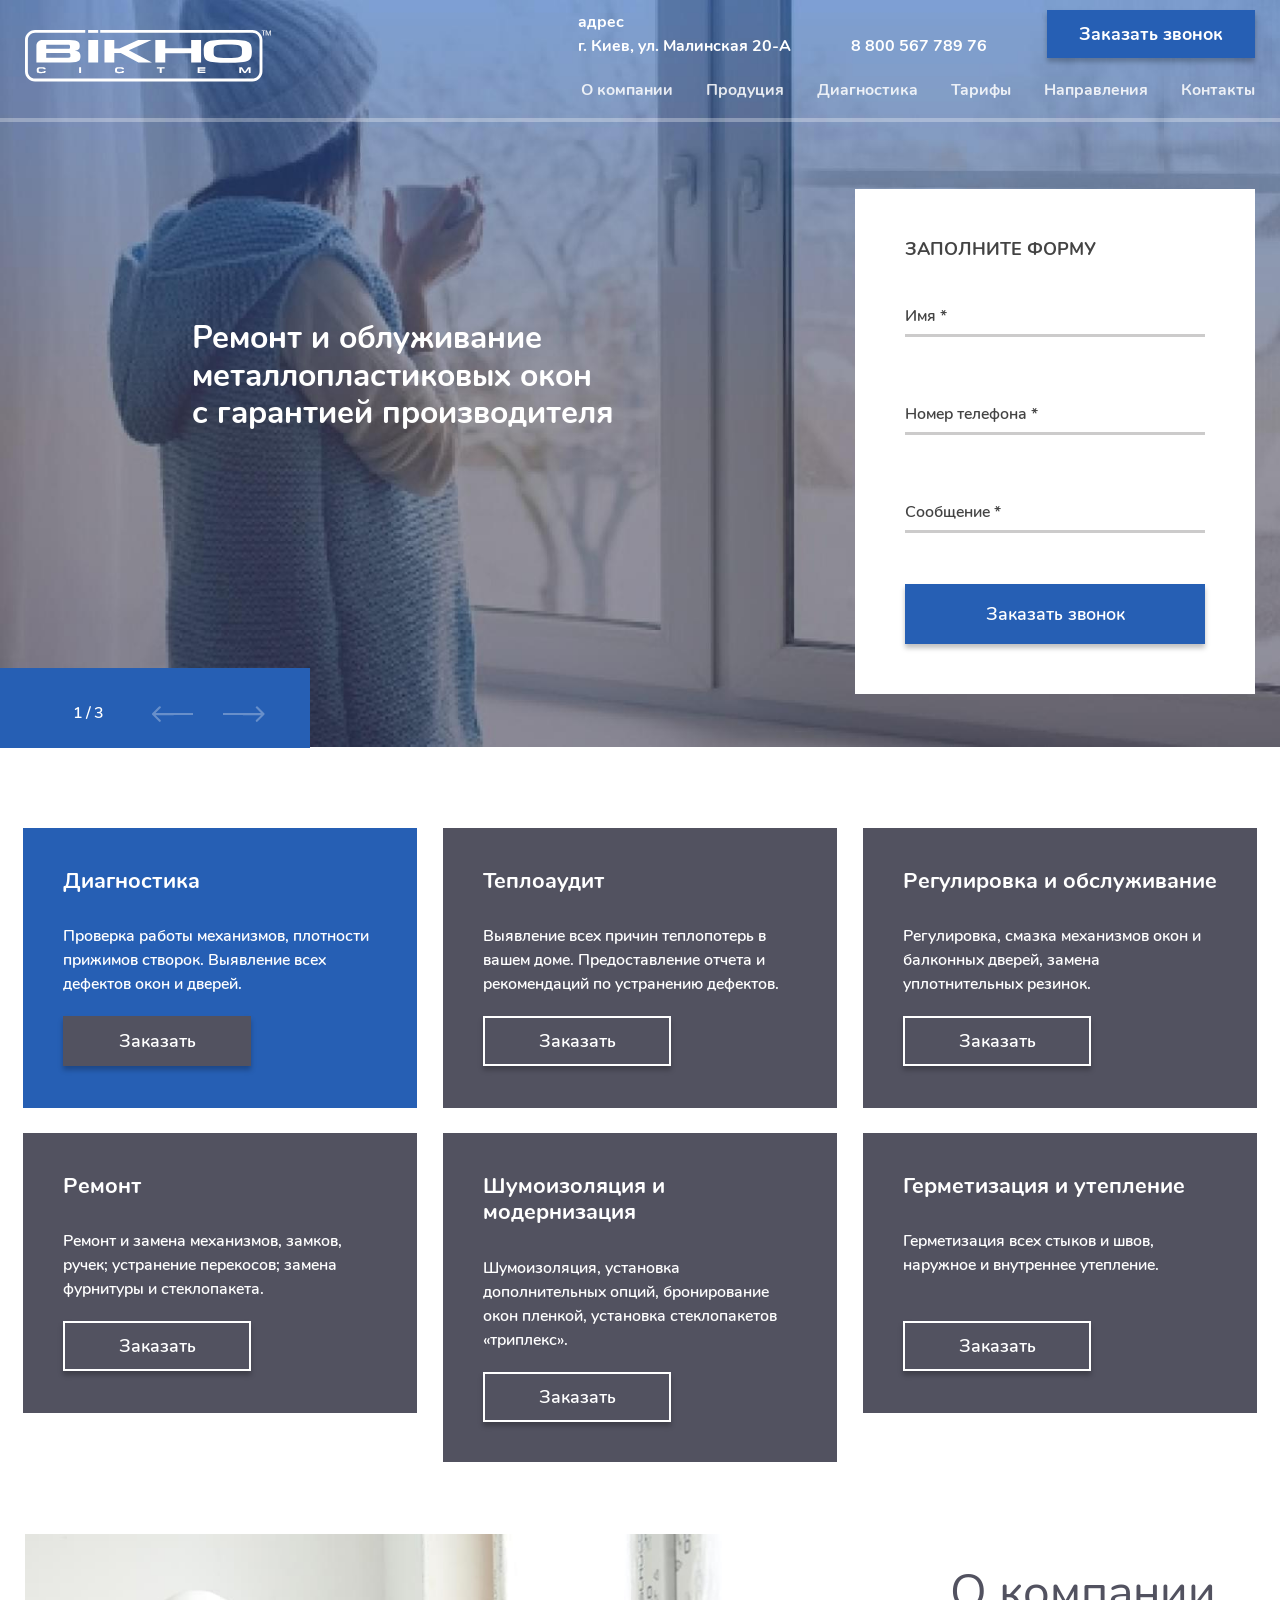
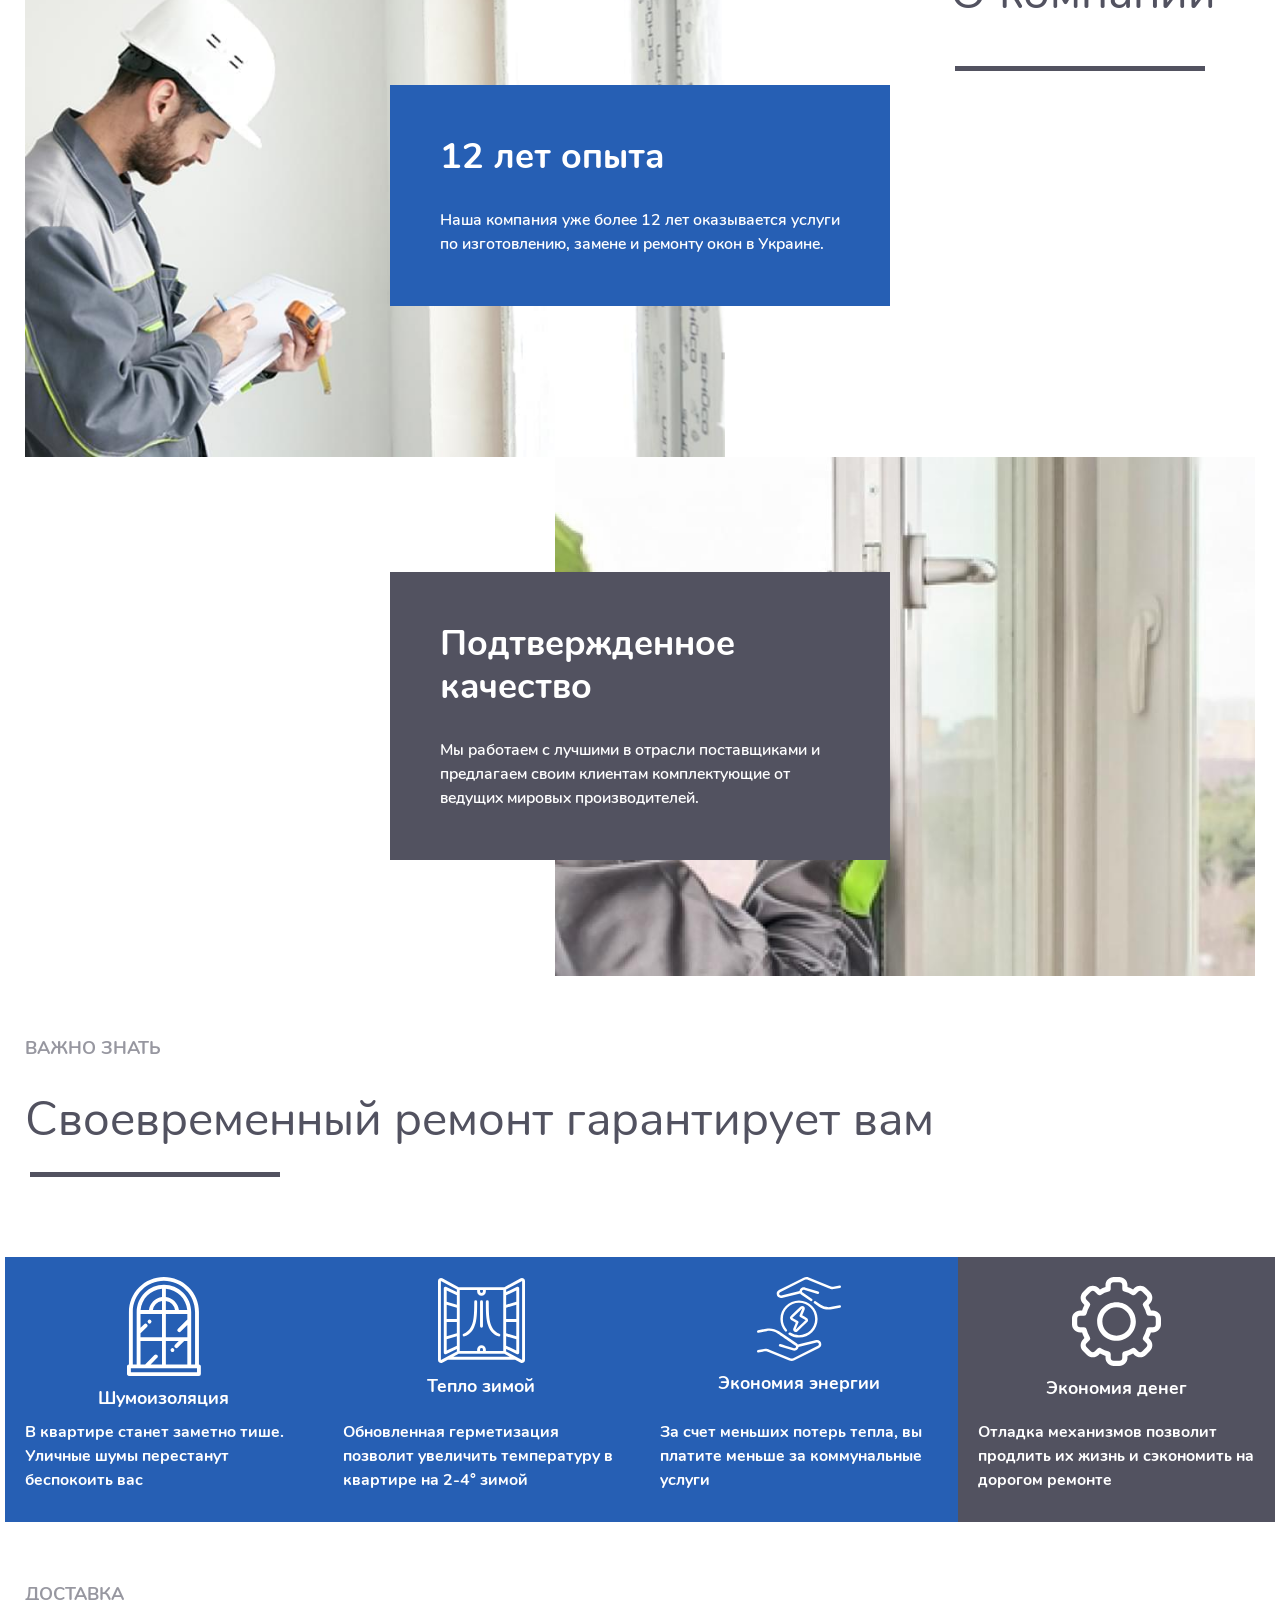
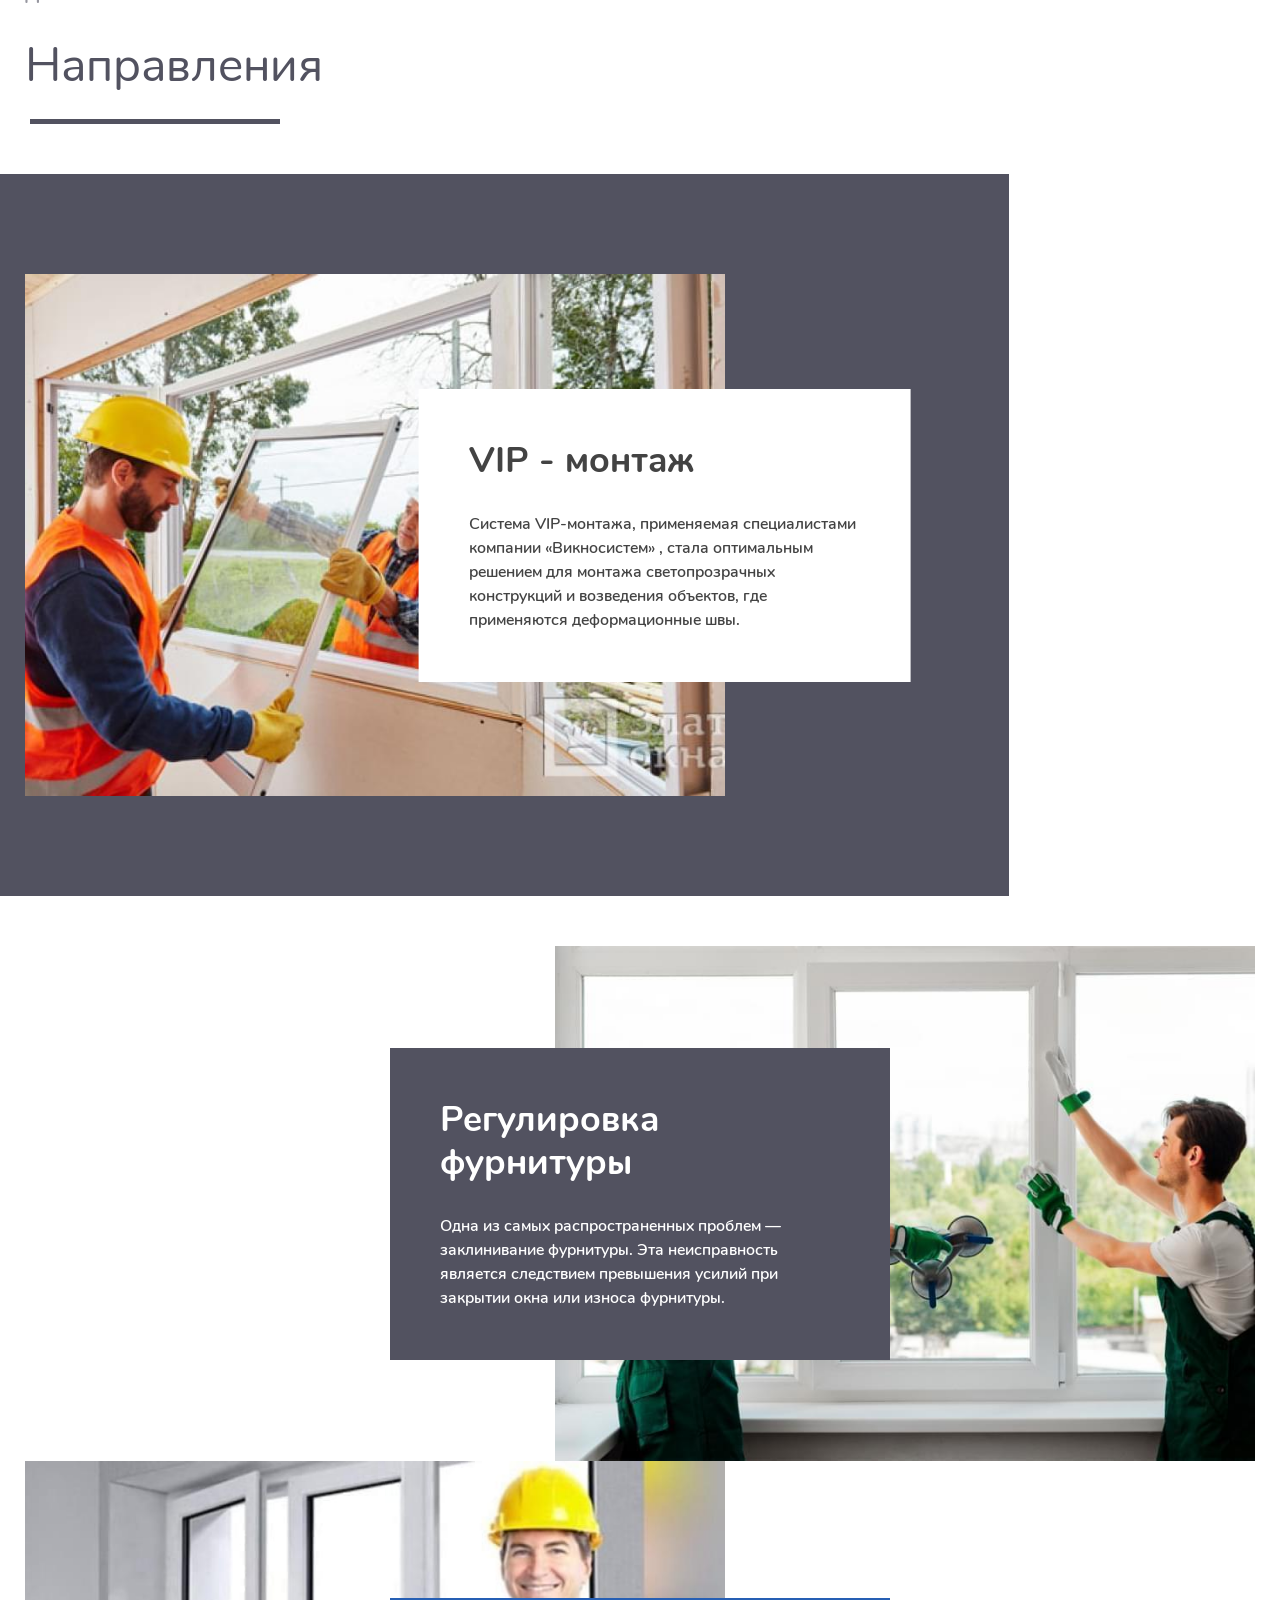
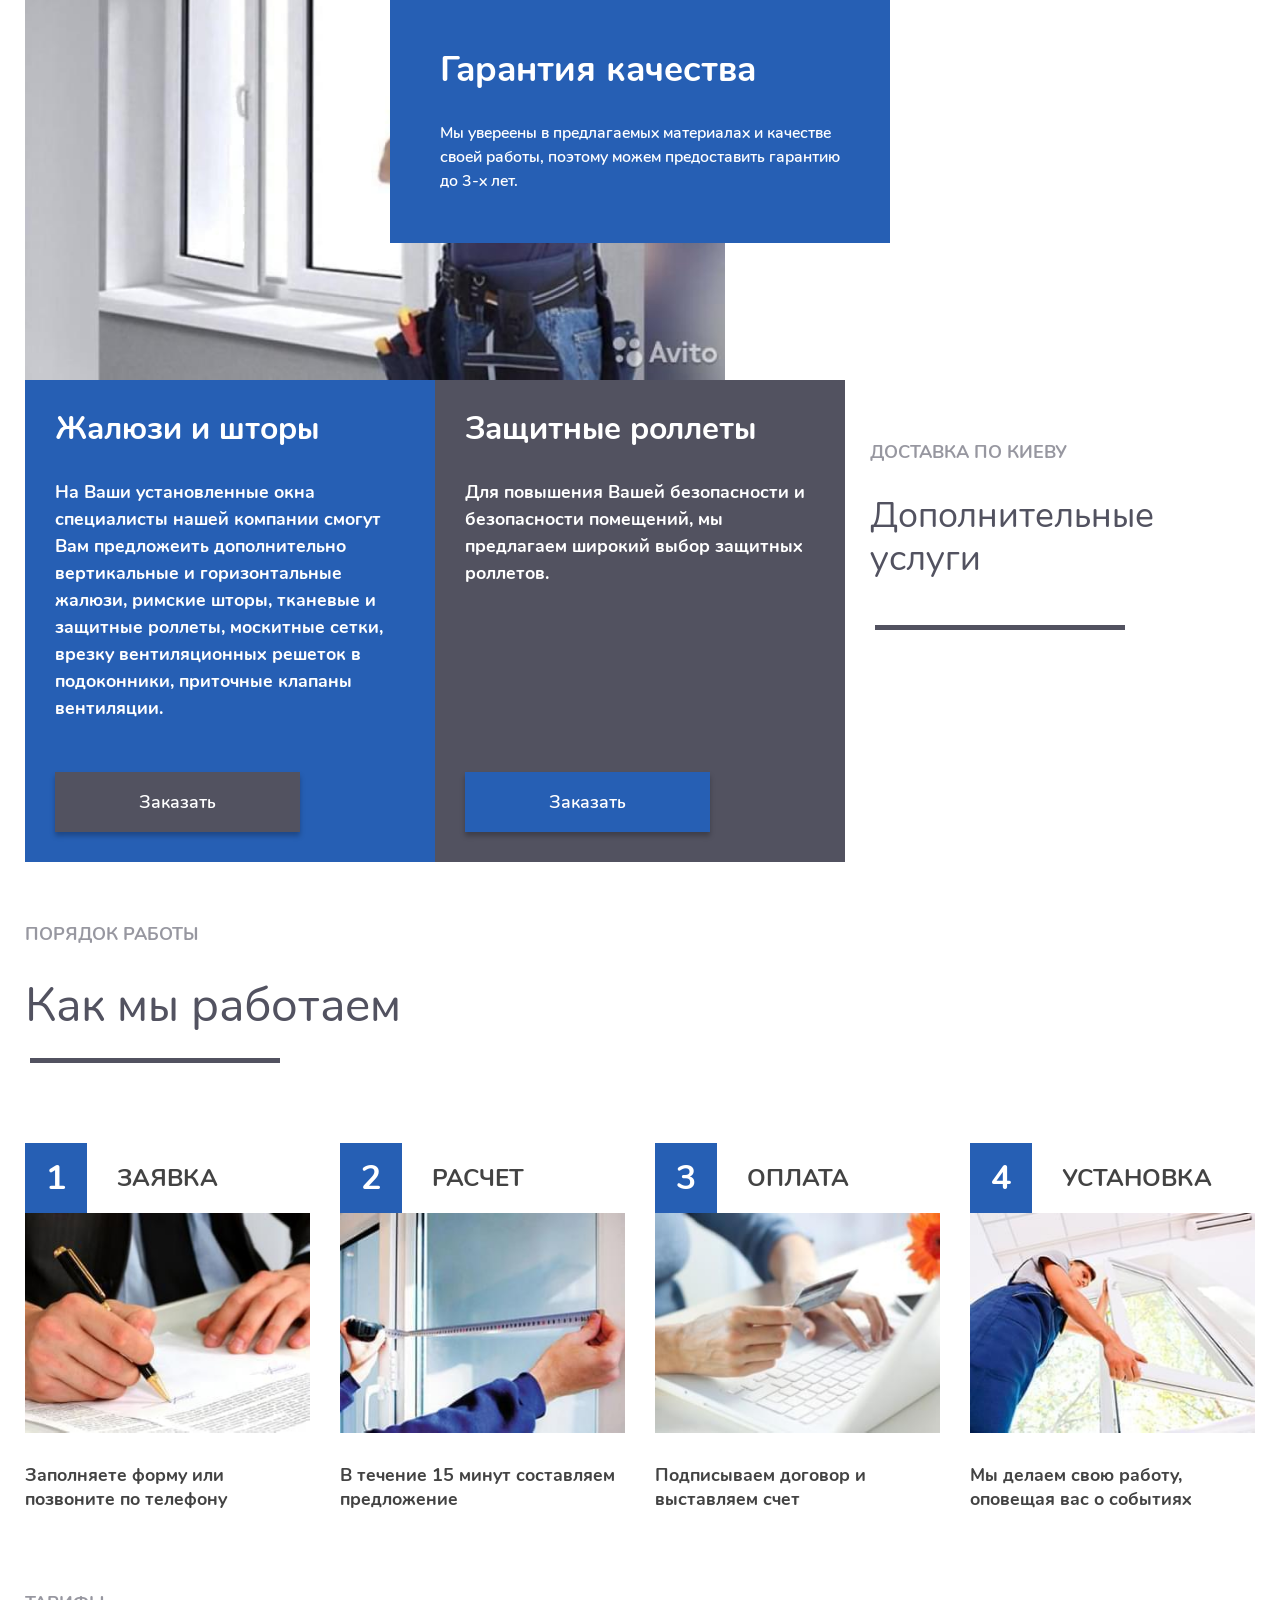
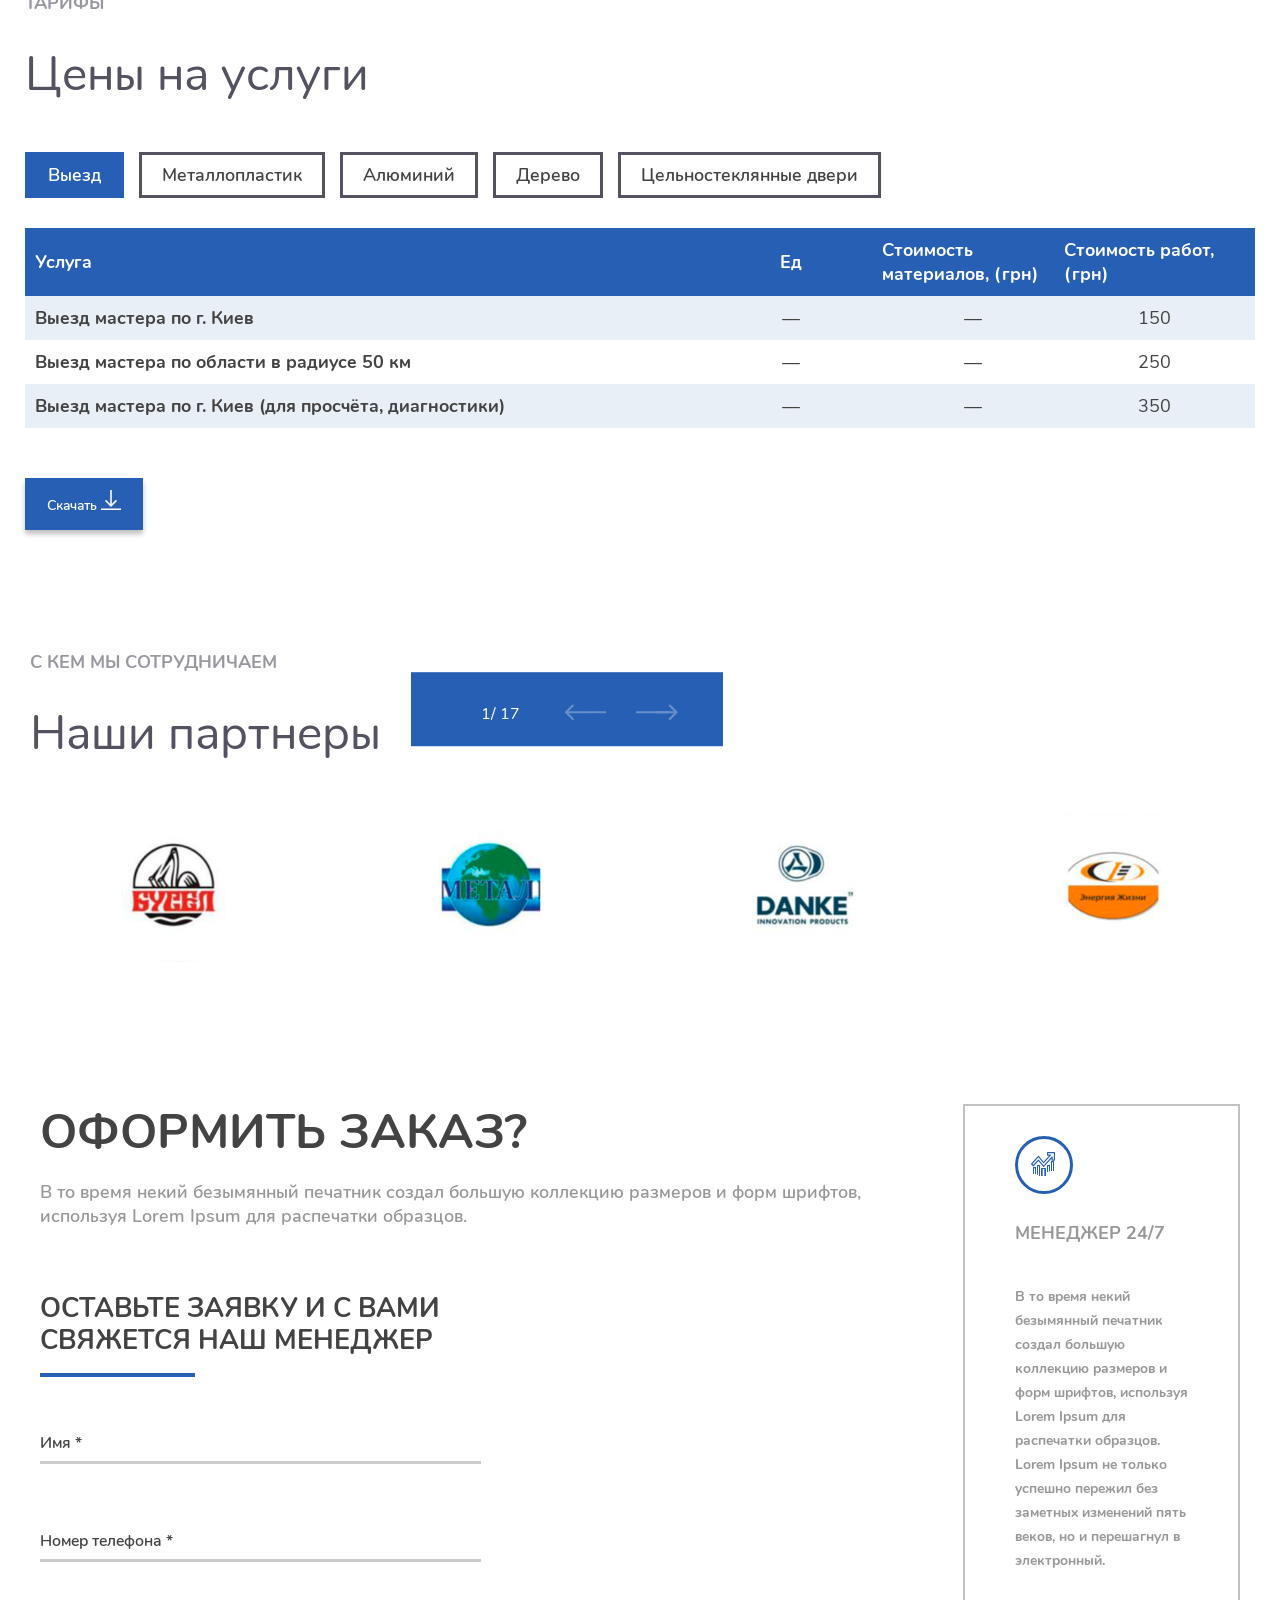
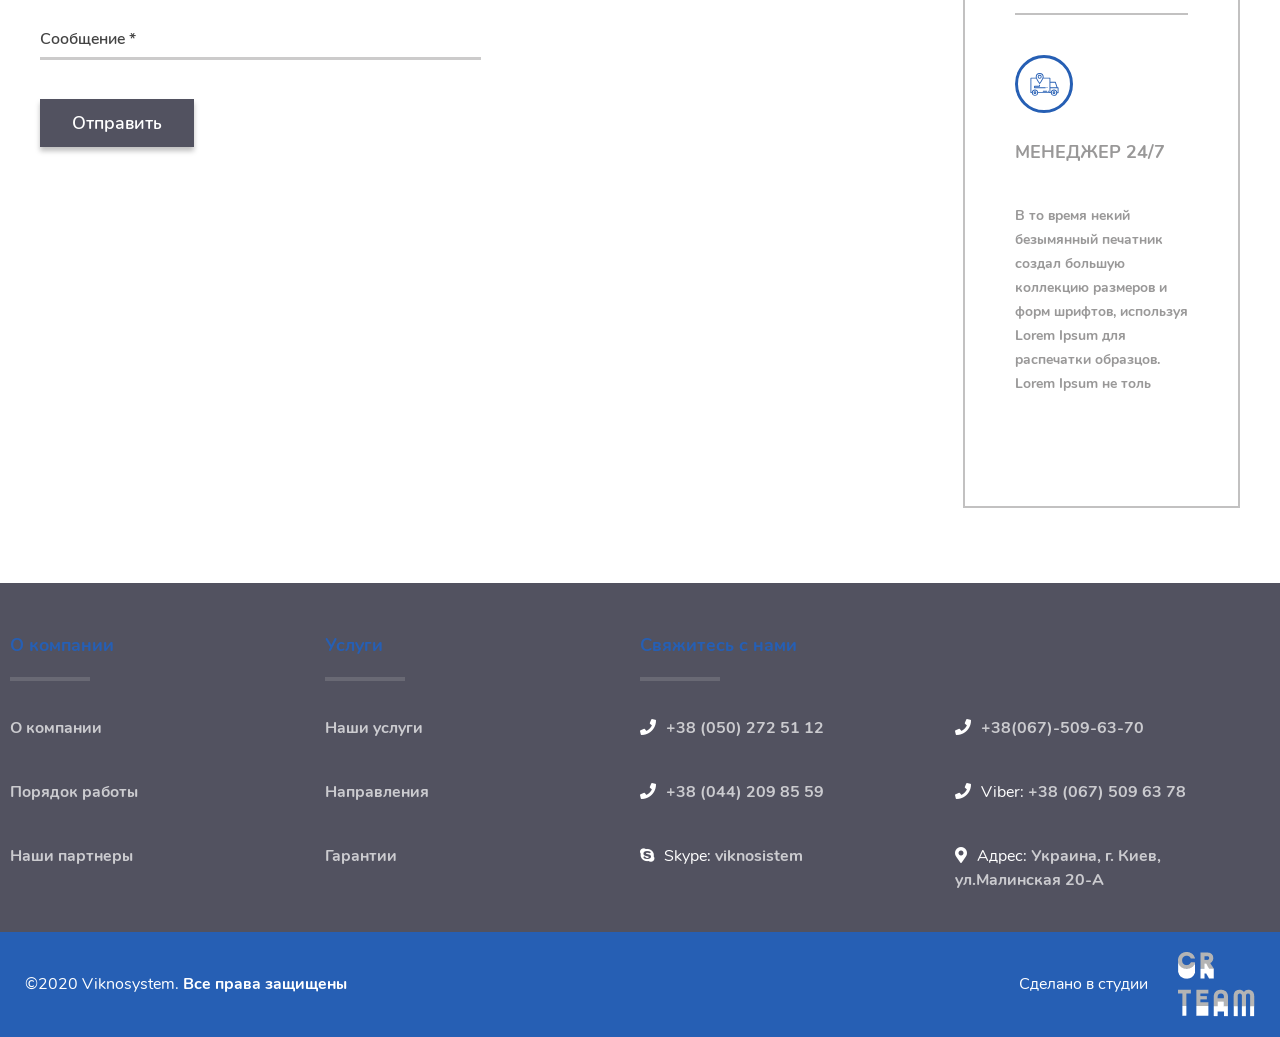
==== commit 4994b956: "update partners" ====
--- a/index.html
+++ b/index.html
@@ -778,35 +778,71 @@
                 </div>
                 <div class="partners-slider">
                     <div class="partner-item">
-                        <div class="partner-img"><img src="images/partner-mts.svg" alt=""></div>
-<!--                        <p>В то время некий безымянный печатник создал большую коллекцию размеров и форм шрифтов, используя Lorem Ipsum для распечатки образцов.</p>-->
-                    </div>
-                    <div class="partner-item">
-                        <div class="partner-img"><img src="images/partner-mytona.png" alt=""></div>
-<!--                        <p>В то время некий безымянный печатник создал большую коллекцию размеров и форм шрифтов, используя Lorem Ipsum для распечатки образцов.</p>-->
-                    </div>
-                    <div class="partner-item">
-                        <div class="partner-img"><img src="images/partner-rostelekom.png" alt=""></div>
-<!--                        <p>В то время некий безымянный печатник создал большую коллекцию размеров и форм шрифтов, используя Lorem Ipsum для распечатки образцов.</p>-->
-                    </div>
-                    <div class="partner-item">
-                        <div class="partner-img"><img src="images/partner-lifan.png" alt=""></div>
-<!--                        <p>В то время некий безымянный печатник создал большую коллекцию размеров и форм шрифтов, используя Lorem Ipsum для распечатки образцов.</p>-->
-                    </div>
-                    <div class="partner-item">
-                        <div class="partner-img"><img src="images/partner-mts.svg" alt=""></div>
-<!--                        <p>В то время некий безымянный печатник создал большую коллекцию размеров и форм шрифтов, используя Lorem Ipsum для распечатки образцов.</p>-->
-                    </div>
-                    <div class="partner-item">
-                        <div class="partner-img"><img src="images/partner-mytona.png" alt=""></div>
-<!--                        <p>В то время некий безымянный печатник создал большую коллекцию размеров и форм шрифтов, используя Lorem Ipsum для распечатки образцов.</p>-->
-                    </div>
-                    <div class="partner-item">
-                        <div class="partner-img"><img src="images/partner-rostelekom.png" alt=""></div>
-<!--                        <p>В то время некий безымянный печатник создал большую коллекцию размеров и форм шрифтов, используя Lorem Ipsum для распечатки образцов.</p>-->
-                    </div>
-                    <div class="partner-item">
-                        <div class="partner-img"><img src="images/partner-lifan.png" alt=""></div>
+                        <div class="partner-img"><img src="images/partners/1.png" alt=""></div>
+<!--                        <p>В то время некий безымянный печатник создал большую коллекцию размеров и форм шрифтов, используя Lorem Ipsum для распечатки образцов.</p>-->
+                    </div>
+                    <div class="partner-item">
+                        <div class="partner-img"><img src="images/partners/2.png" alt=""></div>
+<!--                        <p>В то время некий безымянный печатник создал большую коллекцию размеров и форм шрифтов, используя Lorem Ipsum для распечатки образцов.</p>-->
+                    </div>
+                    <div class="partner-item">
+                        <div class="partner-img"><img src="images/partners/3.png" alt=""></div>
+<!--                        <p>В то время некий безымянный печатник создал большую коллекцию размеров и форм шрифтов, используя Lorem Ipsum для распечатки образцов.</p>-->
+                    </div>
+                    <div class="partner-item">
+                        <div class="partner-img"><img src="images/partners/4.png" alt=""></div>
+<!--                        <p>В то время некий безымянный печатник создал большую коллекцию размеров и форм шрифтов, используя Lorem Ipsum для распечатки образцов.</p>-->
+                    </div>
+                    <div class="partner-item">
+                        <div class="partner-img"><img src="images/partners/5.png" alt=""></div>
+<!--                        <p>В то время некий безымянный печатник создал большую коллекцию размеров и форм шрифтов, используя Lorem Ipsum для распечатки образцов.</p>-->
+                    </div>
+                    <div class="partner-item">
+                        <div class="partner-img"><img src="images/partners/6.png" alt=""></div>
+<!--                        <p>В то время некий безымянный печатник создал большую коллекцию размеров и форм шрифтов, используя Lorem Ipsum для распечатки образцов.</p>-->
+                    </div>
+                    <div class="partner-item">
+                        <div class="partner-img"><img src="images/partners/7.png" alt=""></div>
+<!--                        <p>В то время некий безымянный печатник создал большую коллекцию размеров и форм шрифтов, используя Lorem Ipsum для распечатки образцов.</p>-->
+                    </div>
+                    <div class="partner-item">
+                        <div class="partner-img"><img src="images/partners/8.png" alt=""></div>
+<!--                        <p>В то время некий безымянный печатник создал большую коллекцию размеров и форм шрифтов, используя Lorem Ipsum для распечатки образцов.</p>-->
+                    </div>
+                    <div class="partner-item">
+                        <div class="partner-img"><img src="images/partners/9.png" alt=""></div>
+<!--                        <p>В то время некий безымянный печатник создал большую коллекцию размеров и форм шрифтов, используя Lorem Ipsum для распечатки образцов.</p>-->
+                    </div>
+                    <div class="partner-item">
+                        <div class="partner-img"><img src="images/partners/10.png" alt=""></div>
+<!--                        <p>В то время некий безымянный печатник создал большую коллекцию размеров и форм шрифтов, используя Lorem Ipsum для распечатки образцов.</p>-->
+                    </div>
+                    <div class="partner-item">
+                        <div class="partner-img"><img src="images/partners/11.png" alt=""></div>
+<!--                        <p>В то время некий безымянный печатник создал большую коллекцию размеров и форм шрифтов, используя Lorem Ipsum для распечатки образцов.</p>-->
+                    </div>
+                    <div class="partner-item">
+                        <div class="partner-img"><img src="images/partners/12.png" alt=""></div>
+<!--                        <p>В то время некий безымянный печатник создал большую коллекцию размеров и форм шрифтов, используя Lorem Ipsum для распечатки образцов.</p>-->
+                    </div>
+                    <div class="partner-item">
+                        <div class="partner-img"><img src="images/partners/13.png" alt=""></div>
+<!--                        <p>В то время некий безымянный печатник создал большую коллекцию размеров и форм шрифтов, используя Lorem Ipsum для распечатки образцов.</p>-->
+                    </div>
+                    <div class="partner-item">
+                        <div class="partner-img"><img src="images/partners/14.png" alt=""></div>
+<!--                        <p>В то время некий безымянный печатник создал большую коллекцию размеров и форм шрифтов, используя Lorem Ipsum для распечатки образцов.</p>-->
+                    </div>
+                    <div class="partner-item">
+                        <div class="partner-img"><img src="images/partners/15.png" alt=""></div>
+<!--                        <p>В то время некий безымянный печатник создал большую коллекцию размеров и форм шрифтов, используя Lorem Ipsum для распечатки образцов.</p>-->
+                    </div>
+                    <div class="partner-item">
+                        <div class="partner-img"><img src="images/partners/16.png" alt=""></div>
+<!--                        <p>В то время некий безымянный печатник создал большую коллекцию размеров и форм шрифтов, используя Lorem Ipsum для распечатки образцов.</p>-->
+                    </div>
+                    <div class="partner-item">
+                        <div class="partner-img"><img src="images/partners/17.png" alt=""></div>
 <!--                        <p>В то время некий безымянный печатник создал большую коллекцию размеров и форм шрифтов, используя Lorem Ipsum для распечатки образцов.</p>-->
                     </div>
                 </div>
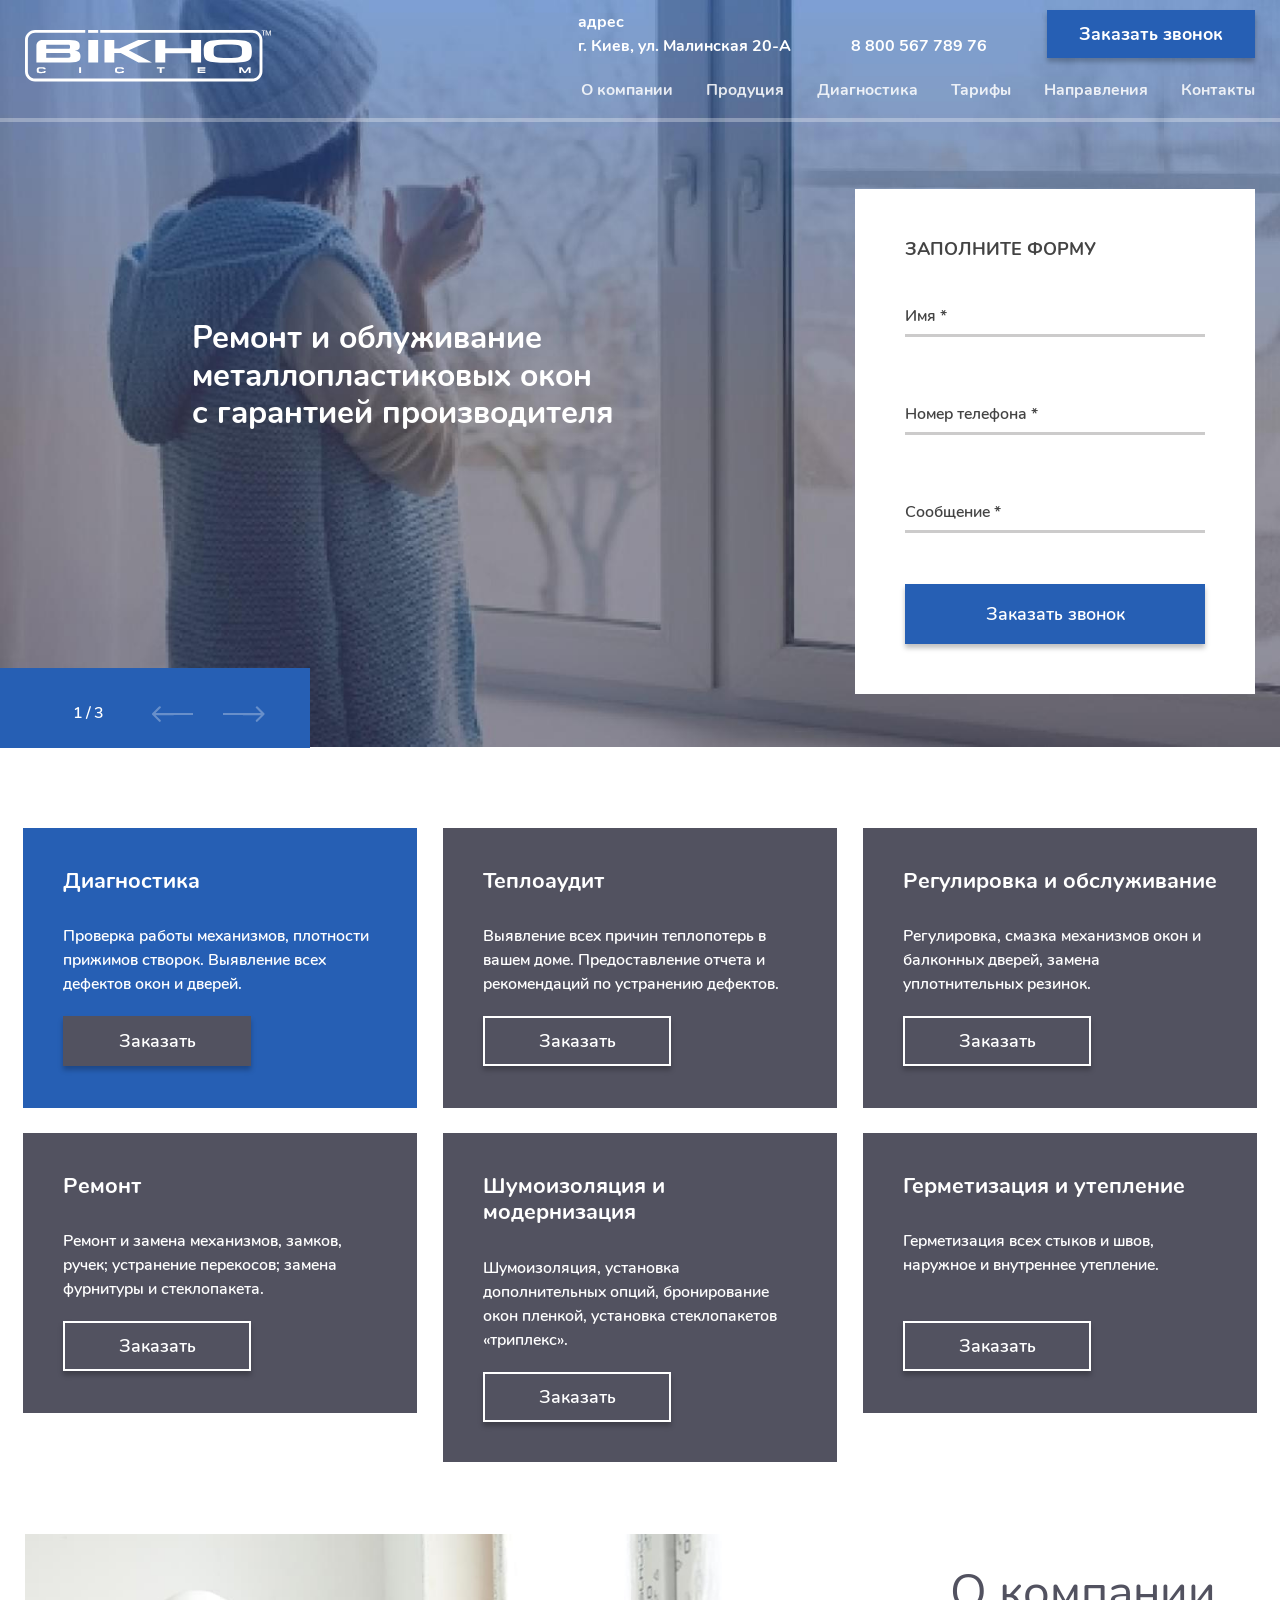
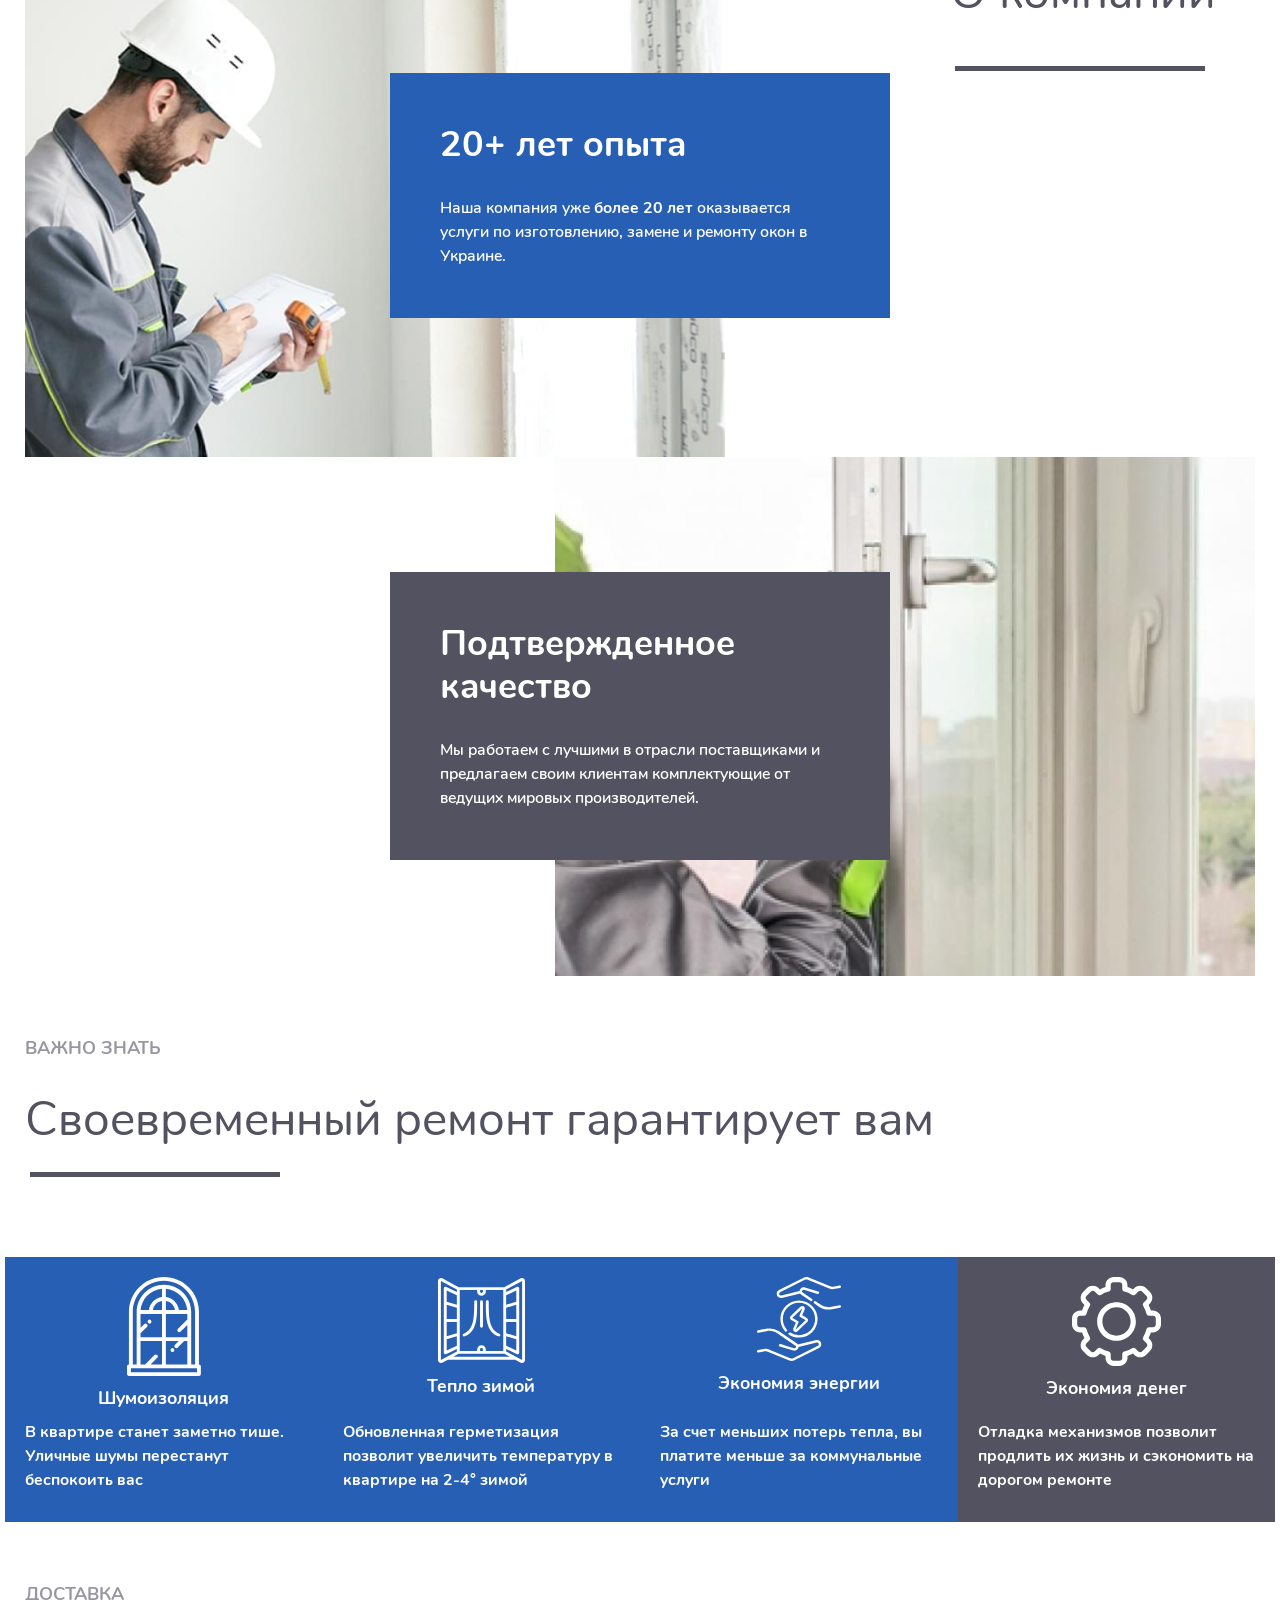
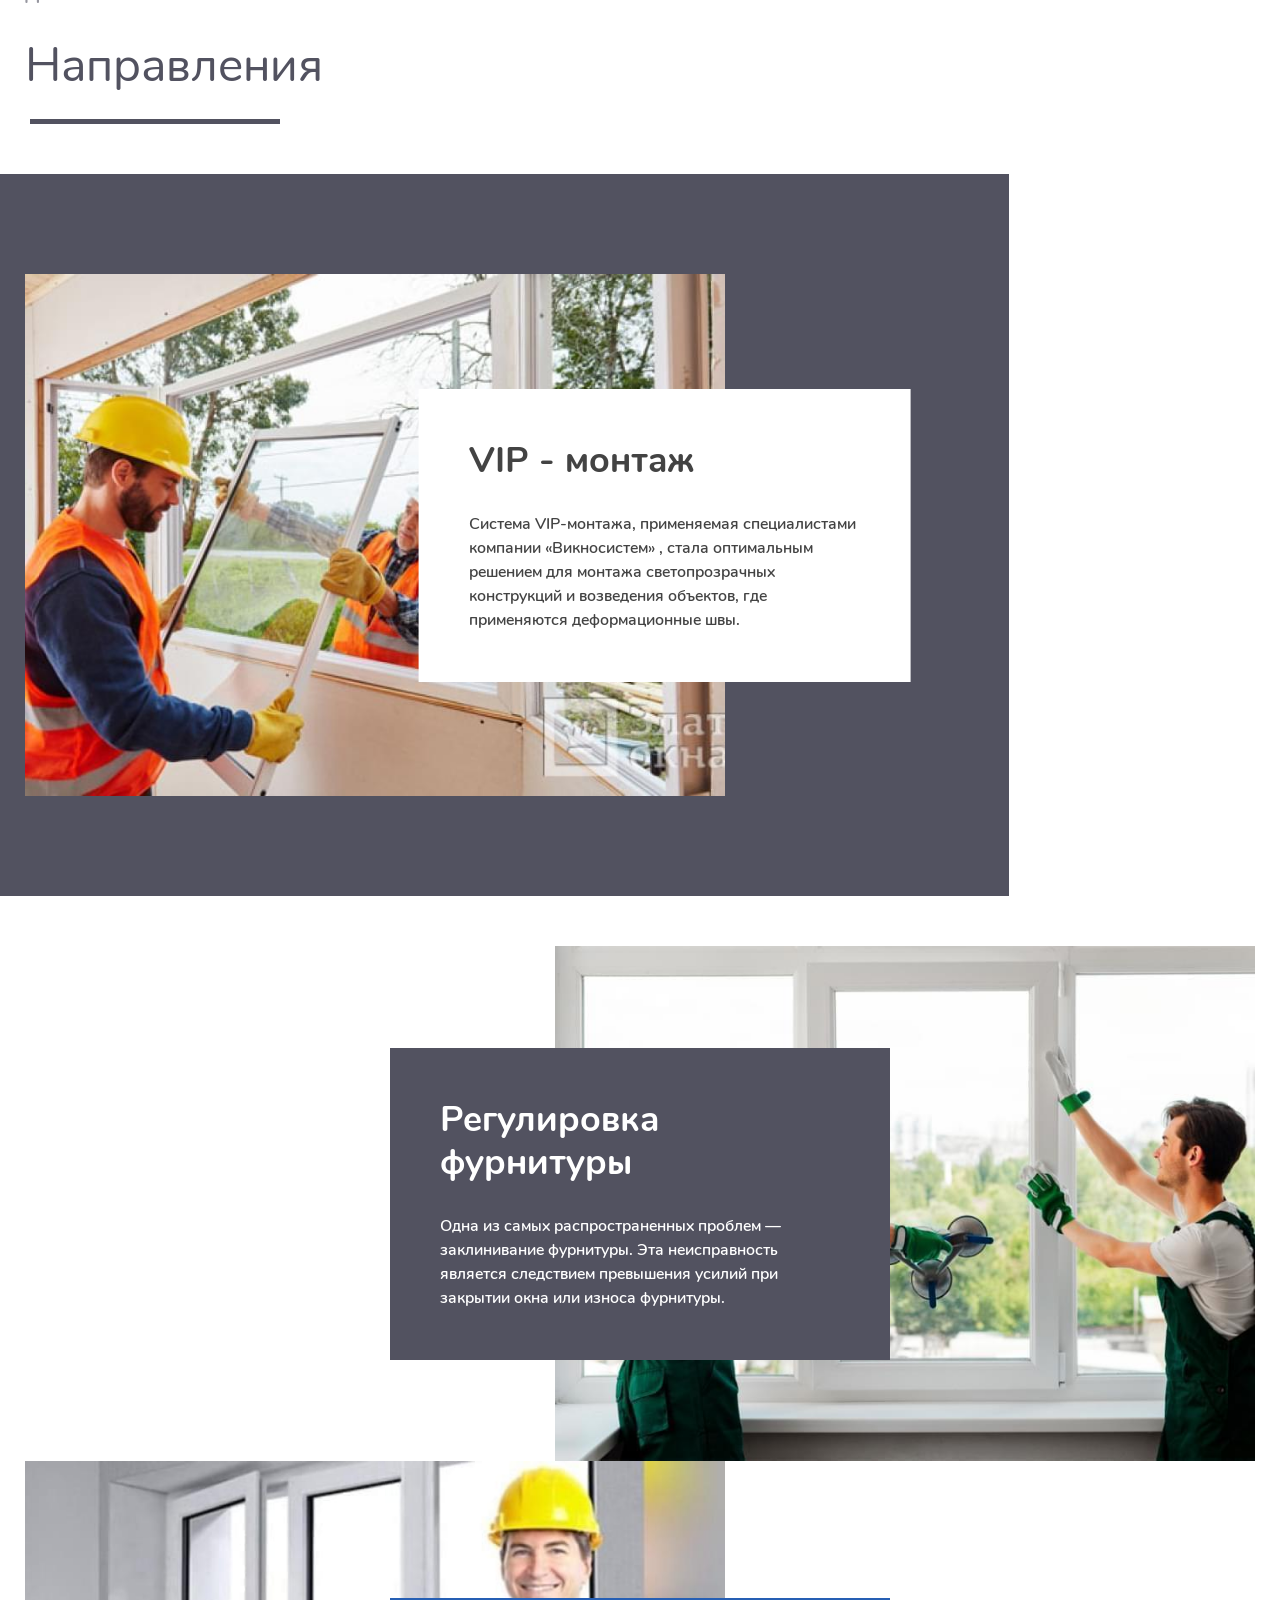
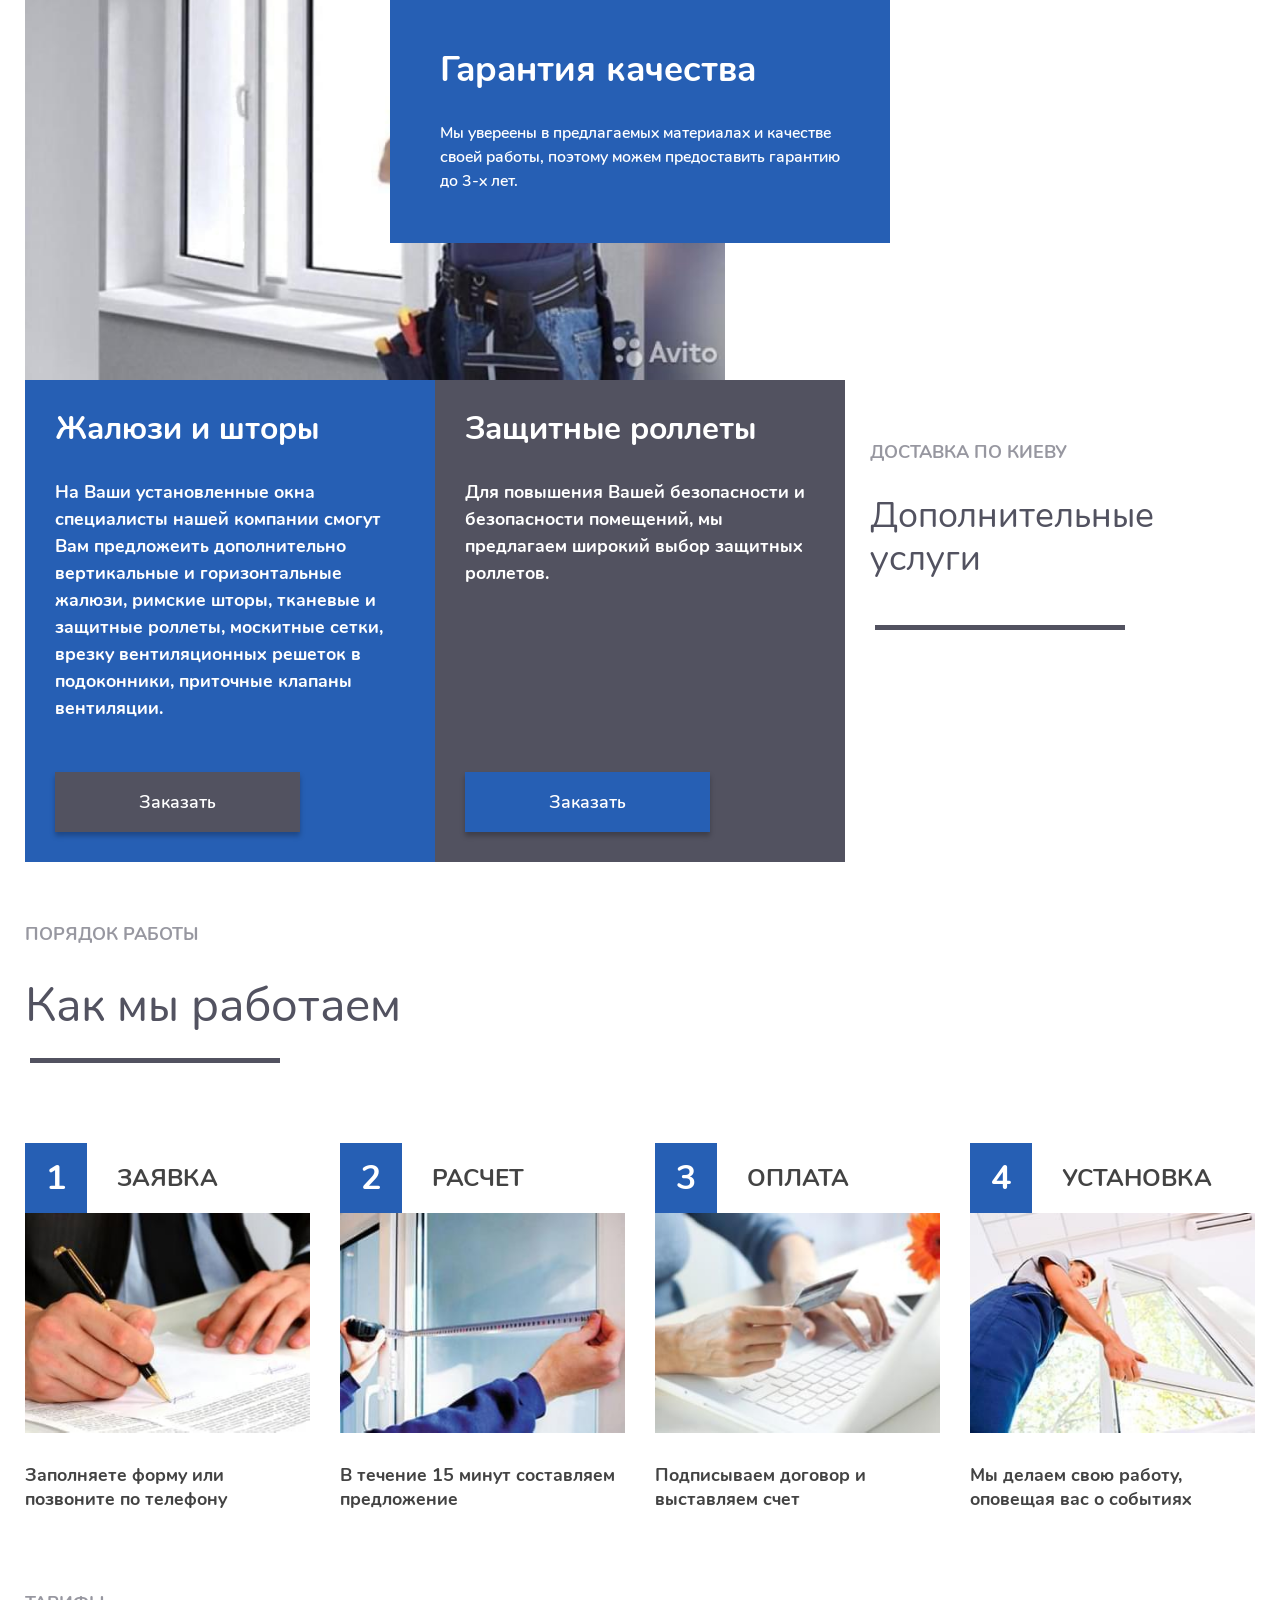
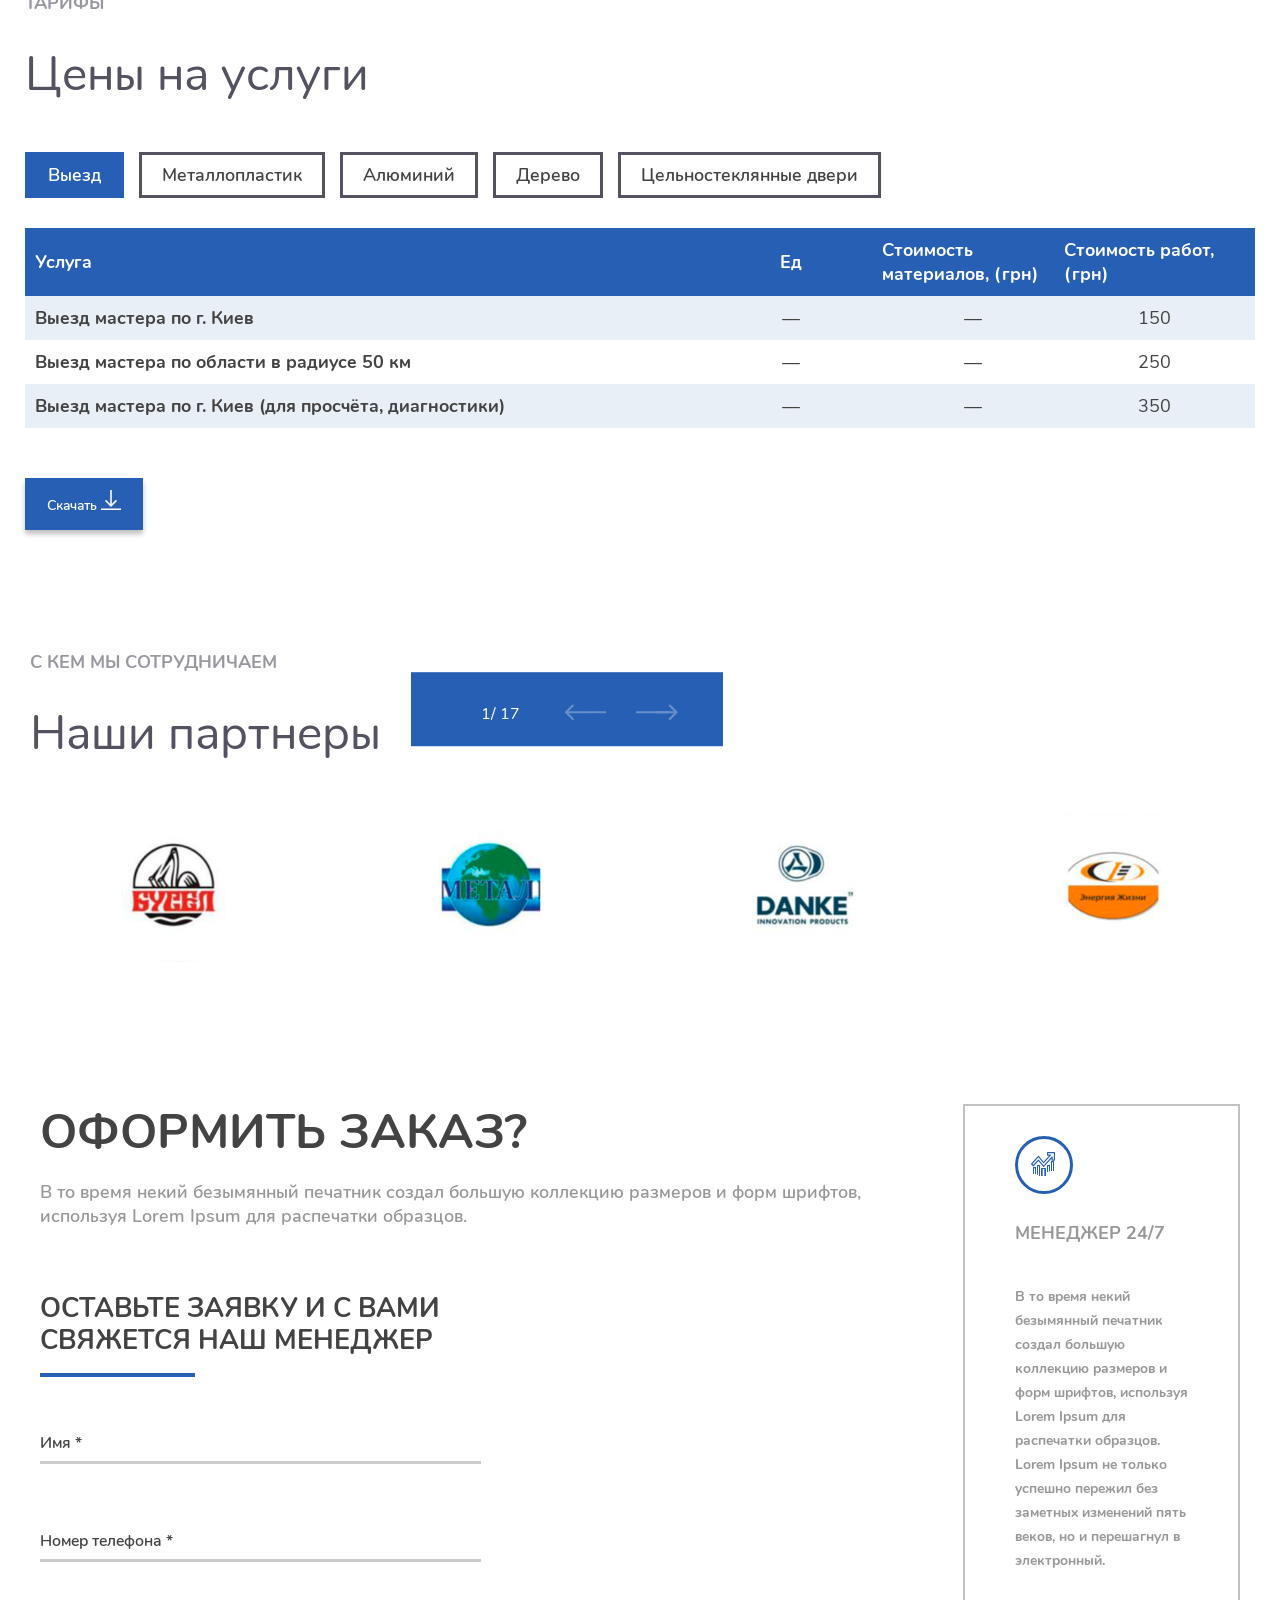
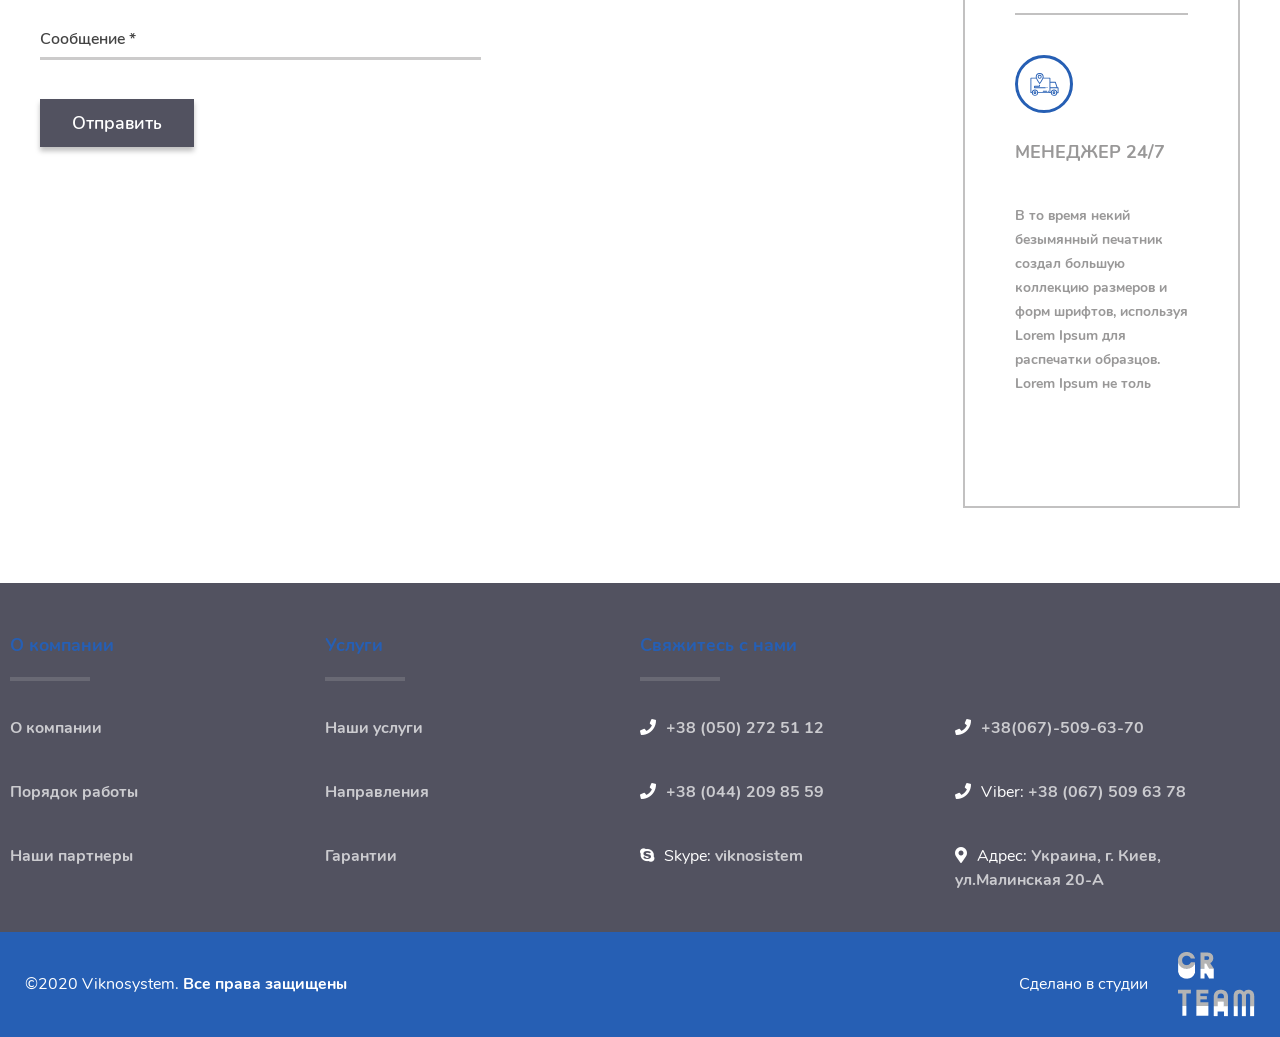
==== commit 1d4b2cff: "fixes from client" ====
--- a/index.html
+++ b/index.html
@@ -183,8 +183,8 @@
                 <div class="about-row">
                     <div class="about-img"><img src="images/about-img-1.jpg" alt=""></div>
                     <div class="about-card">
-                        <div class="h6">12 лет опыта</div>
-                        <p>Наша компания уже более 12 лет оказывается услуги по изготовлению, замене и ремонту окон в Украине.</p>
+                        <div class="h6">20+ лет опыта</div>
+                        <p>Наша компания уже <b>более 20 лет</b> оказывается услуги по изготовлению, замене и ремонту окон в Украине.</p>
                     </div>
                 </div>
                 <div class="about-row row-reverse">
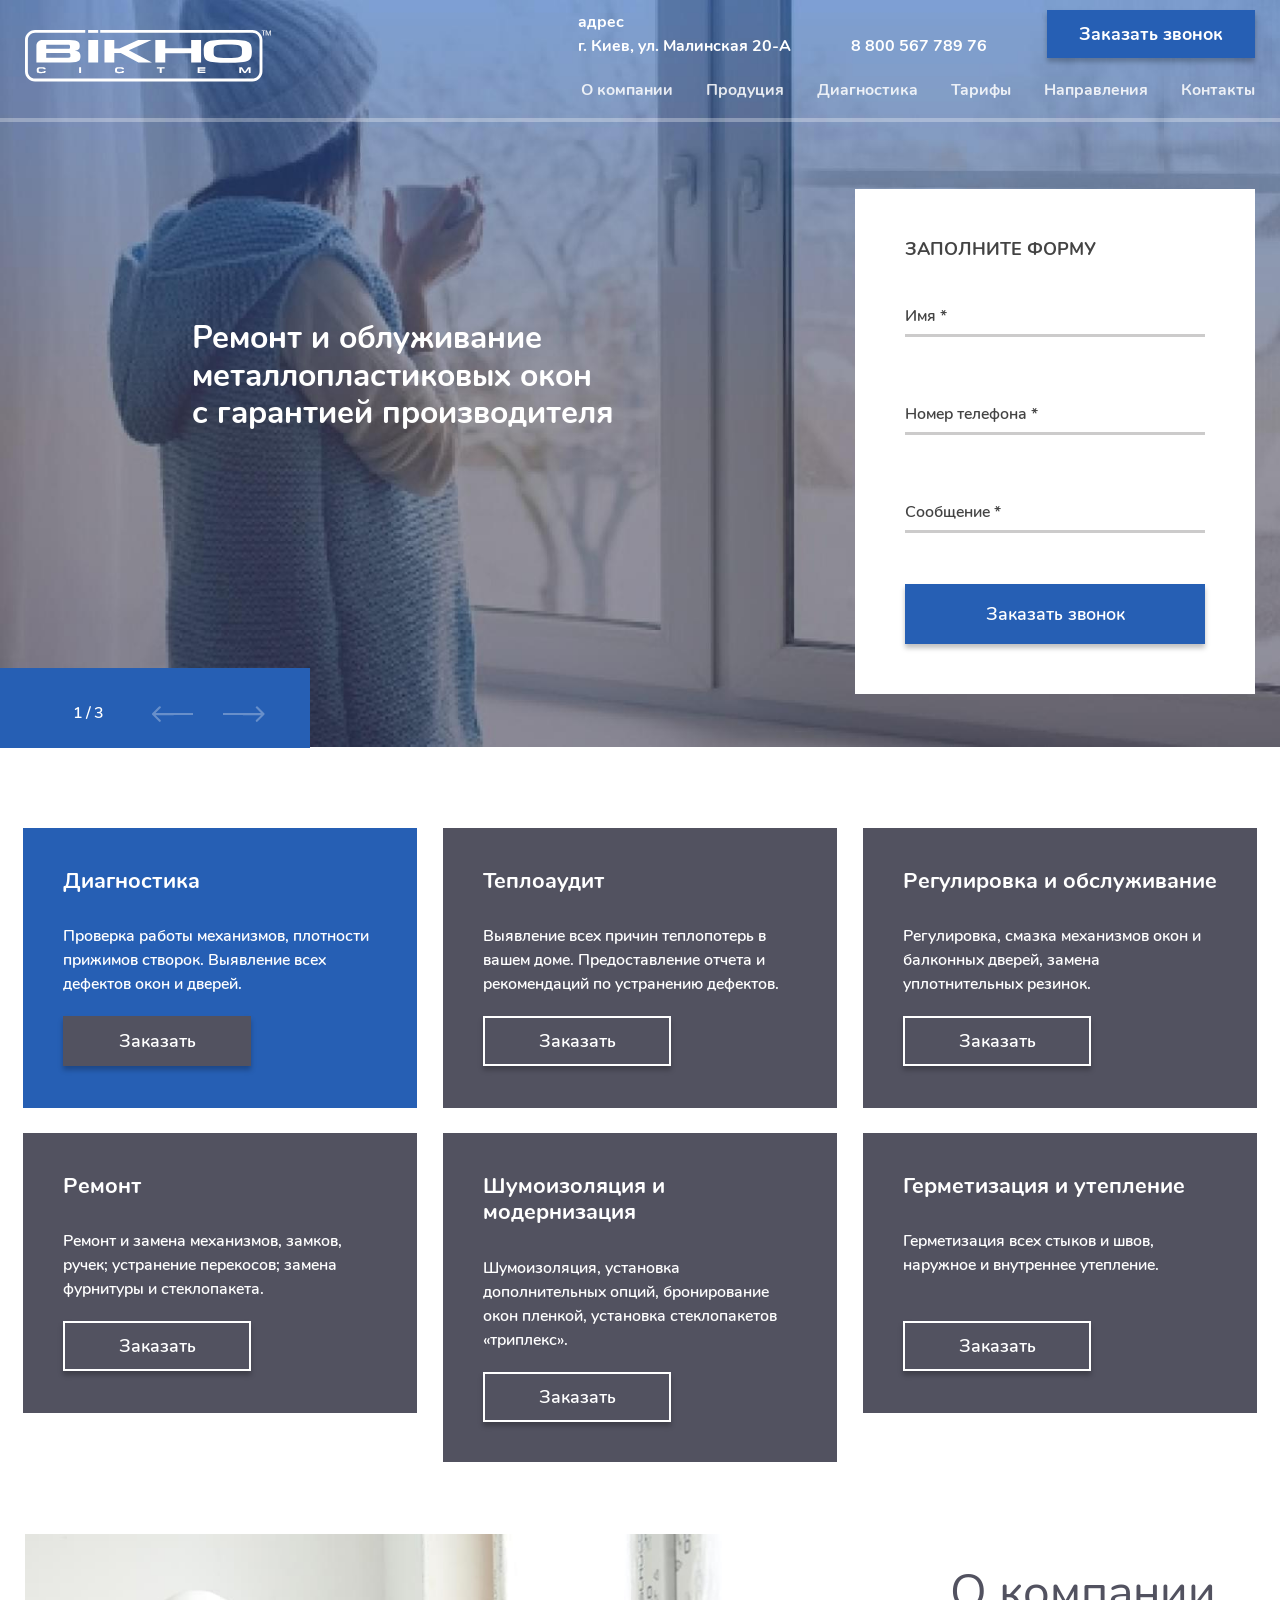
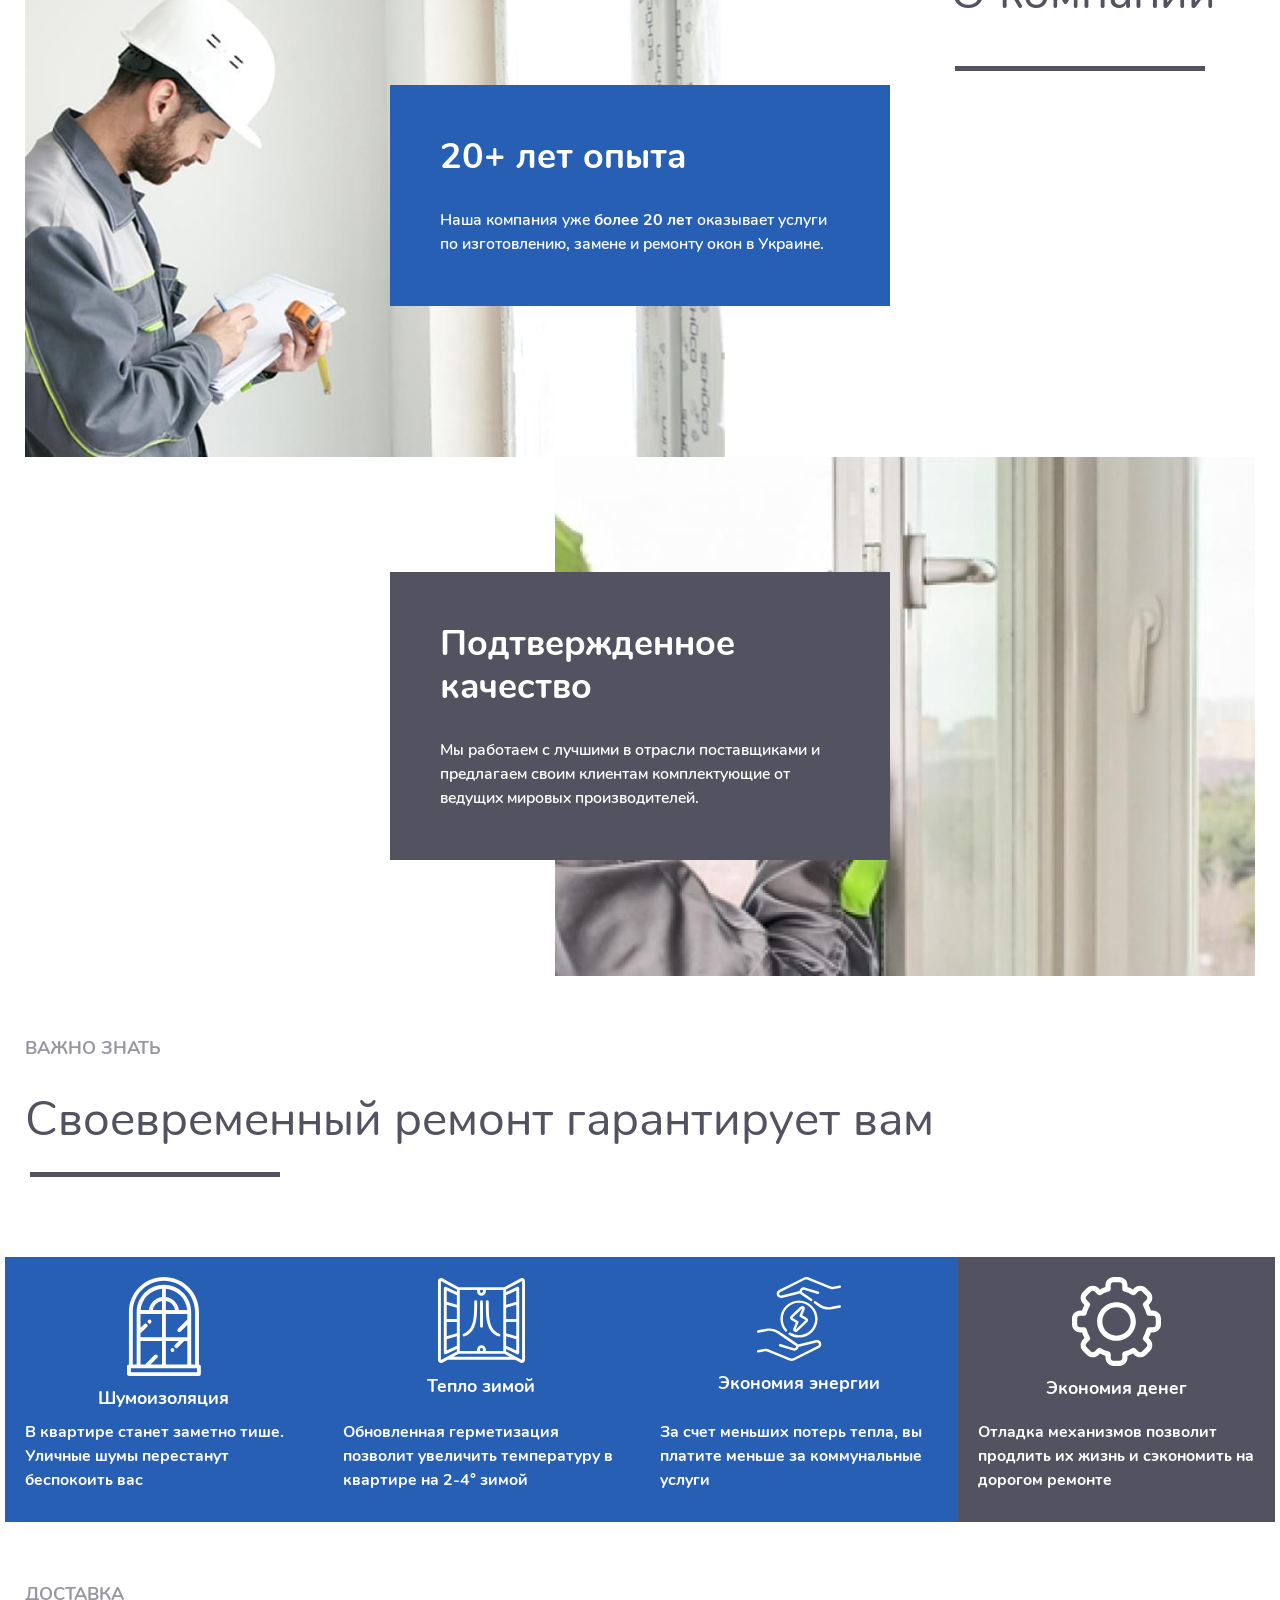
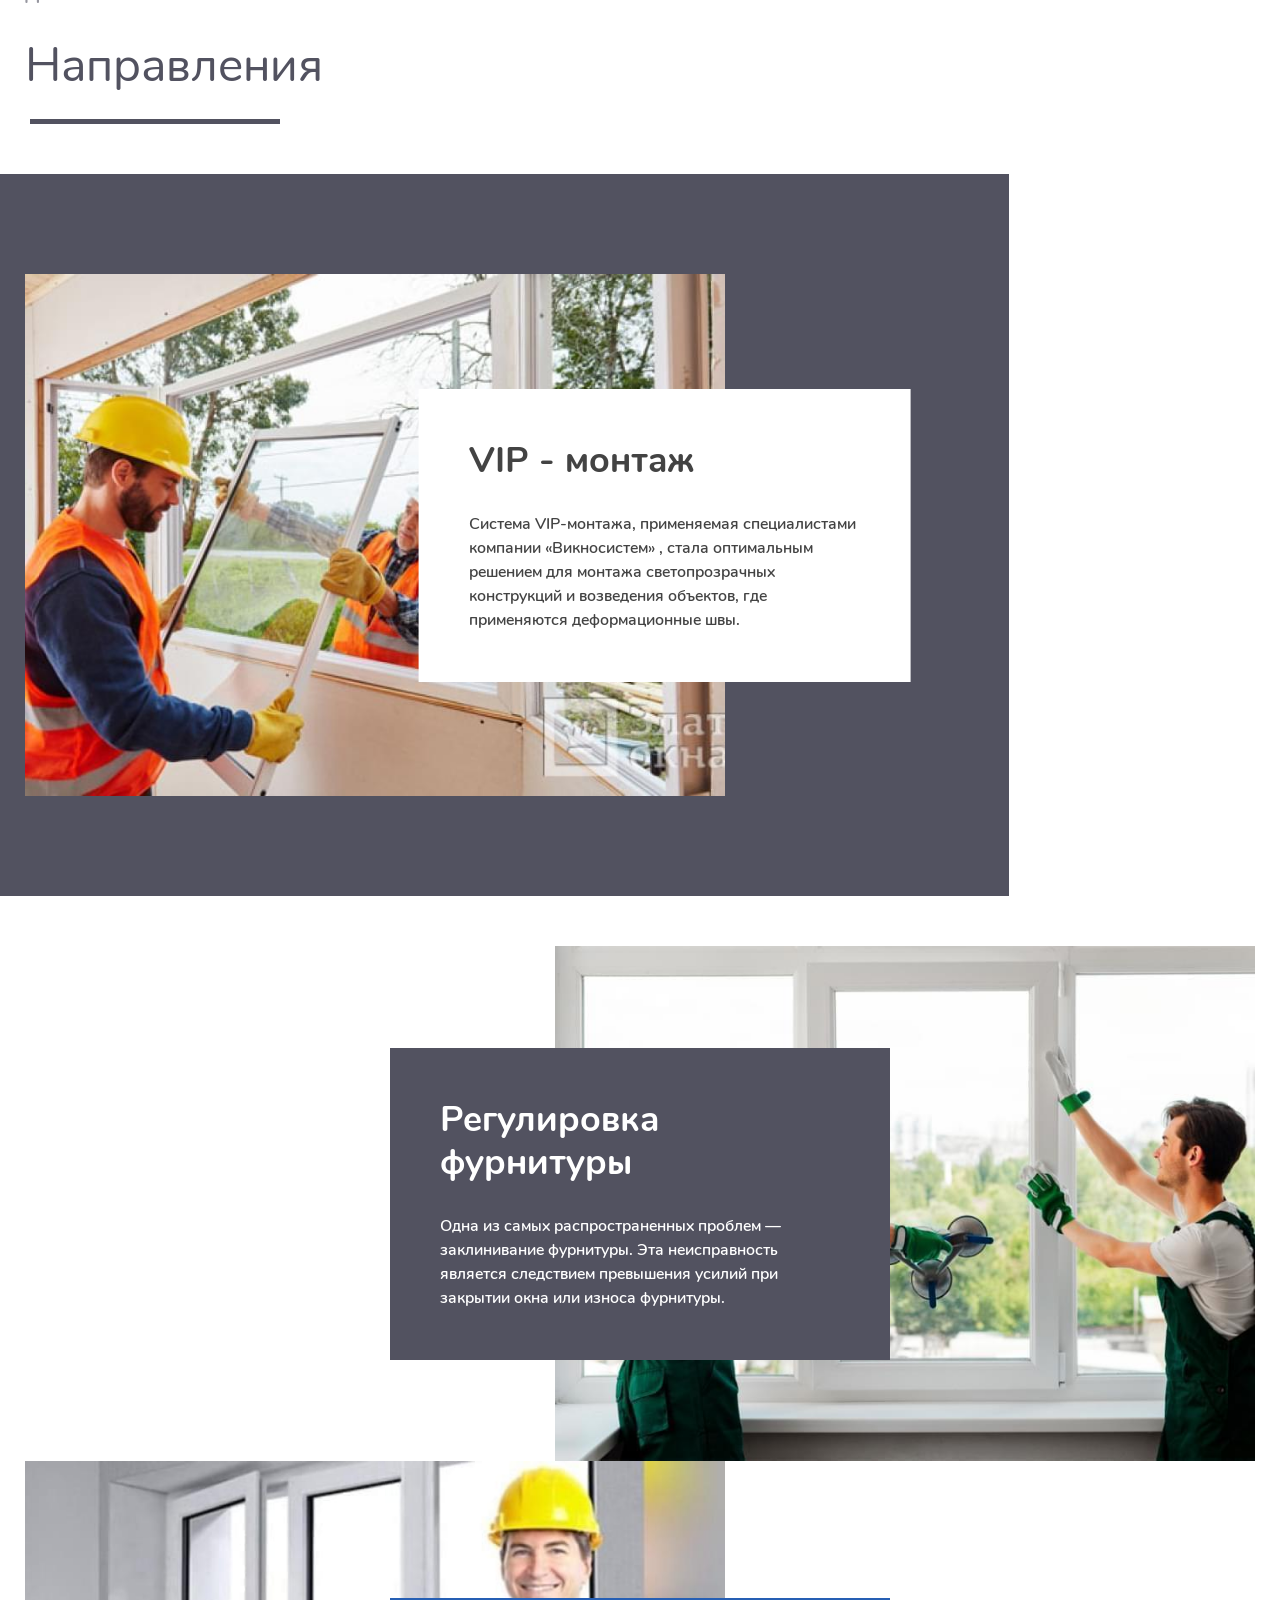
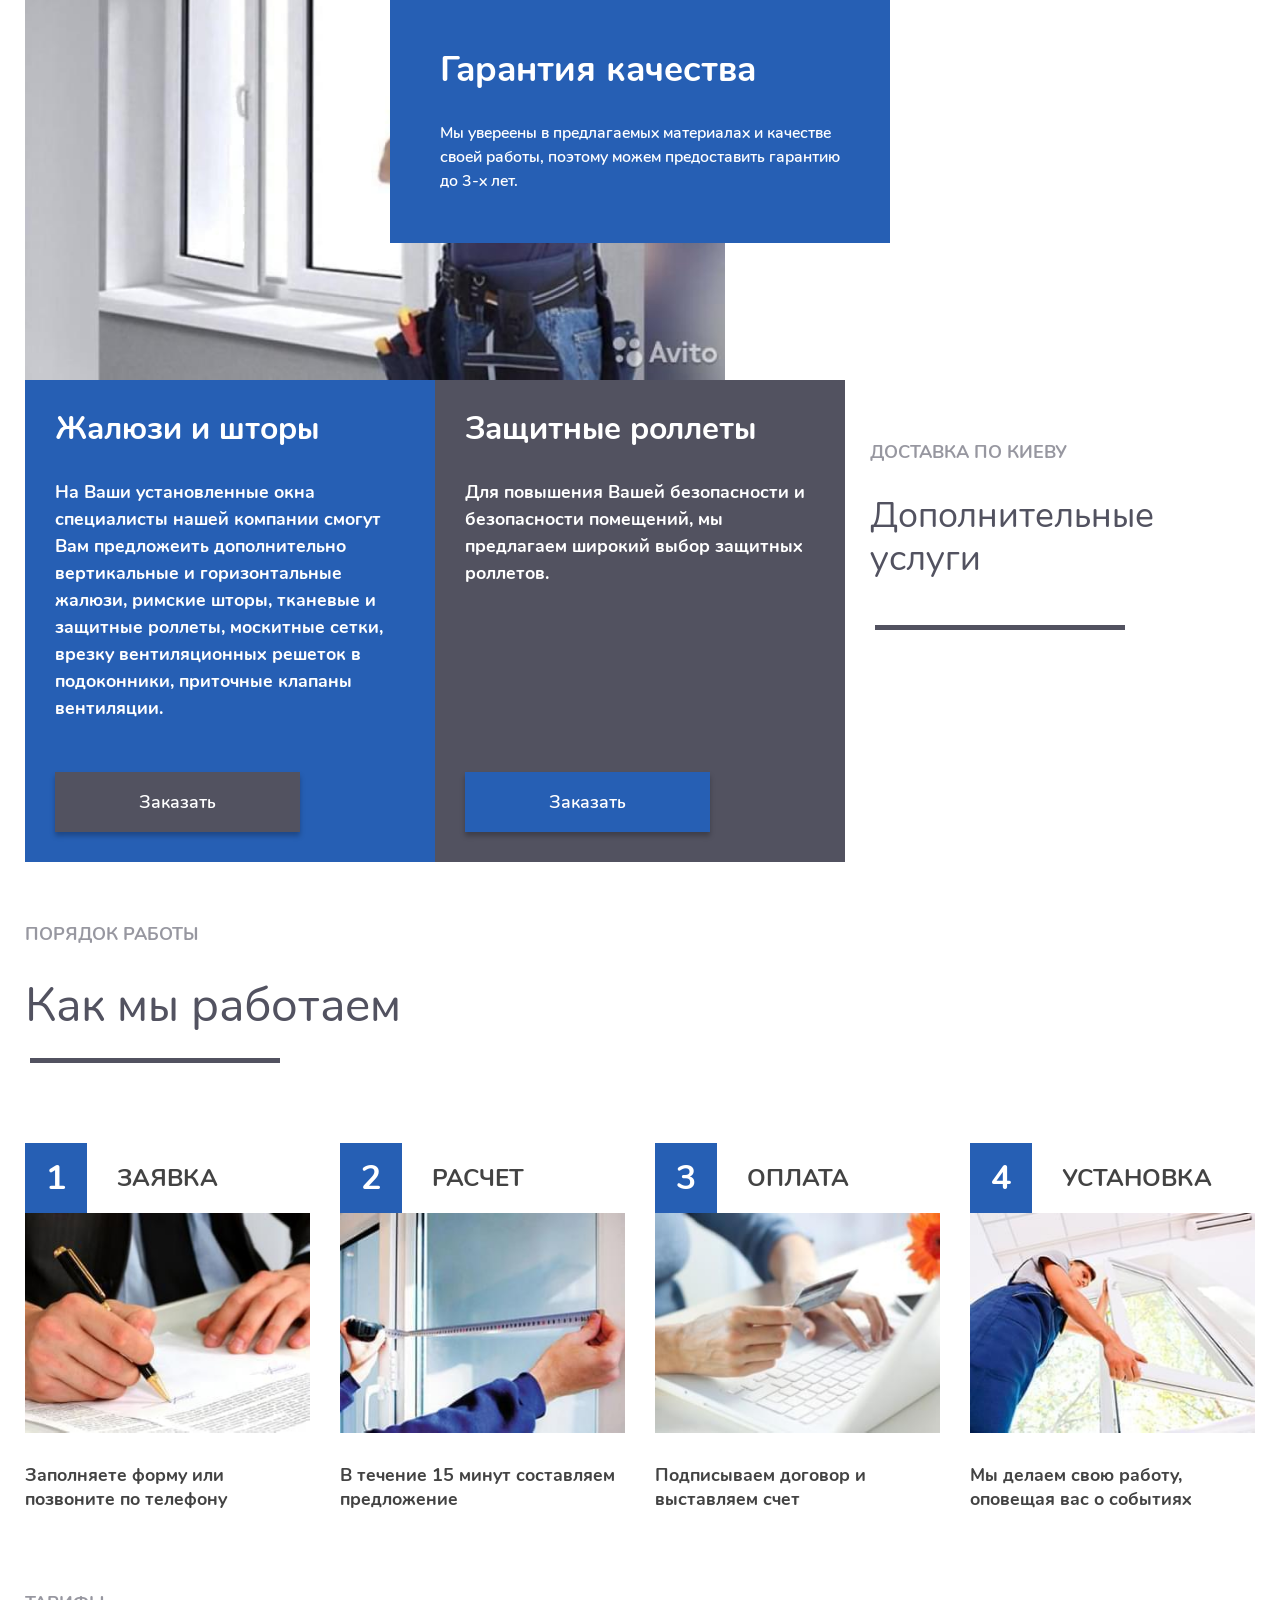
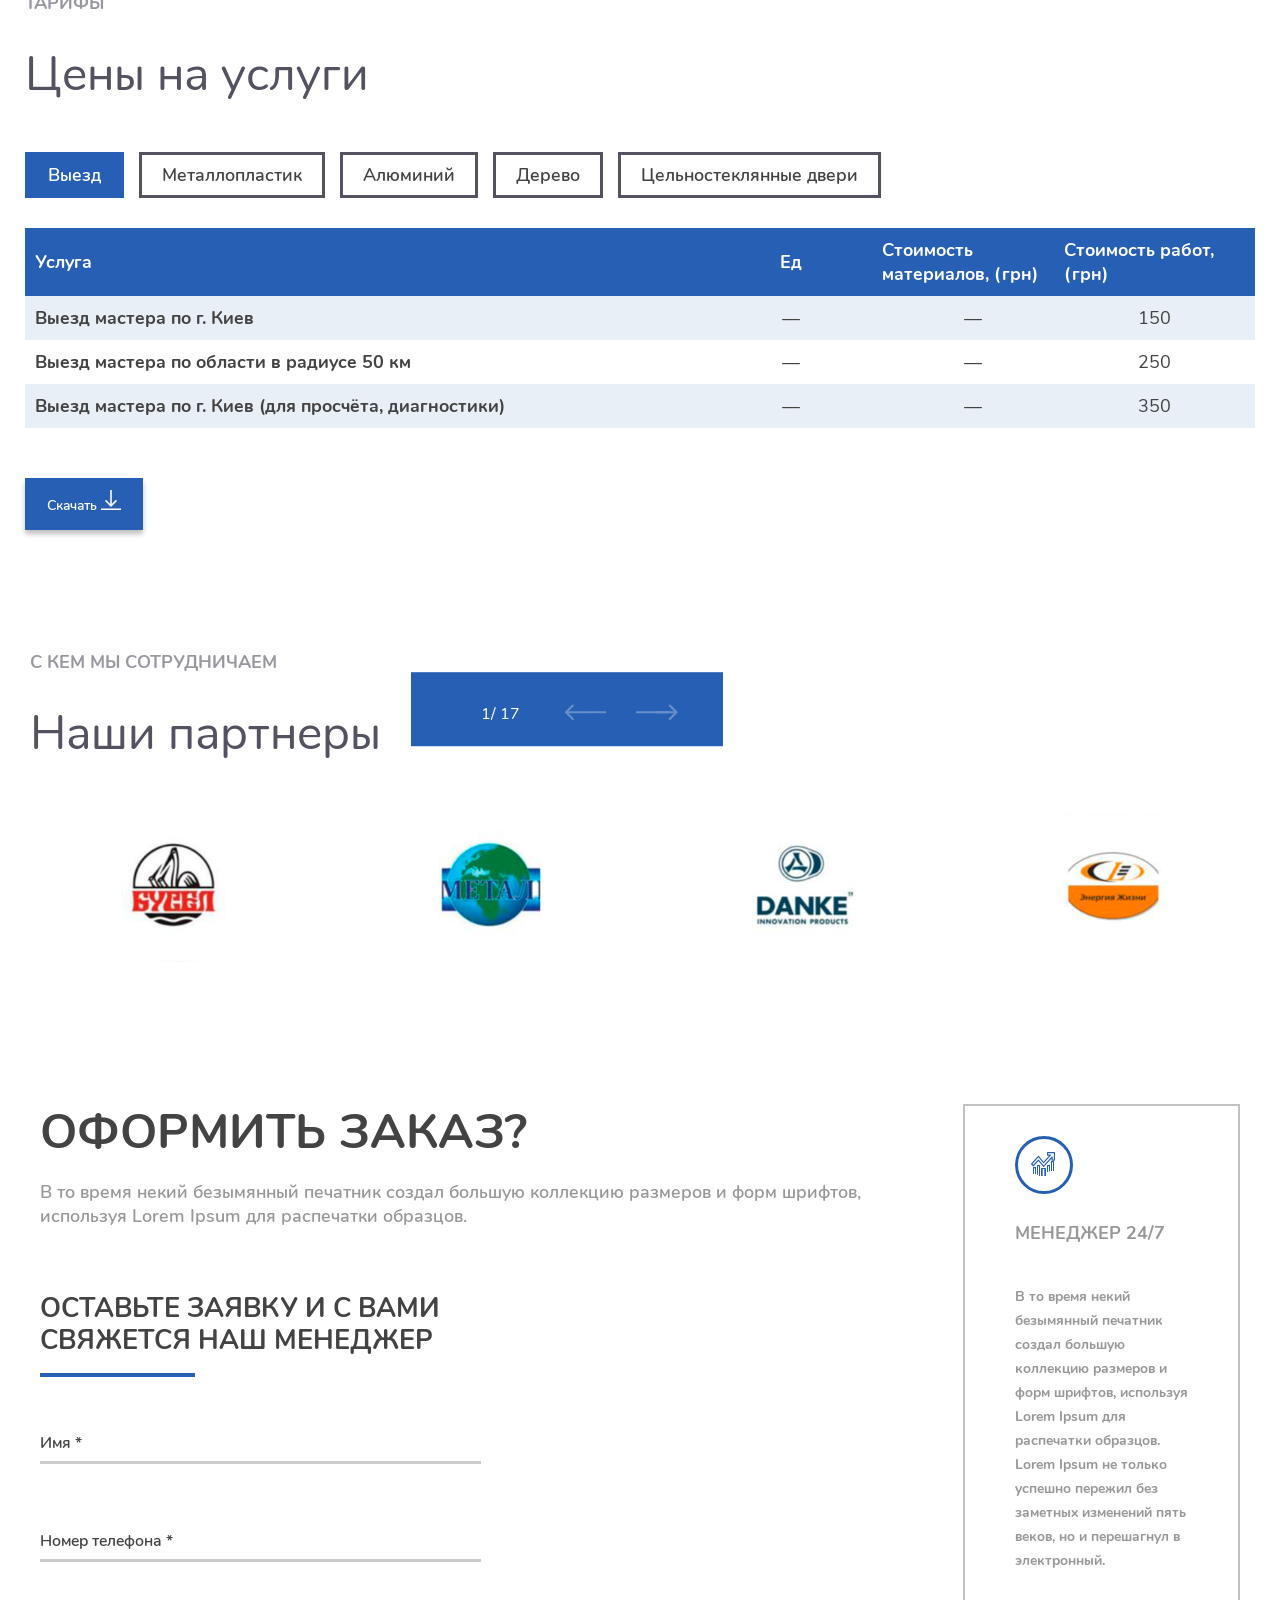
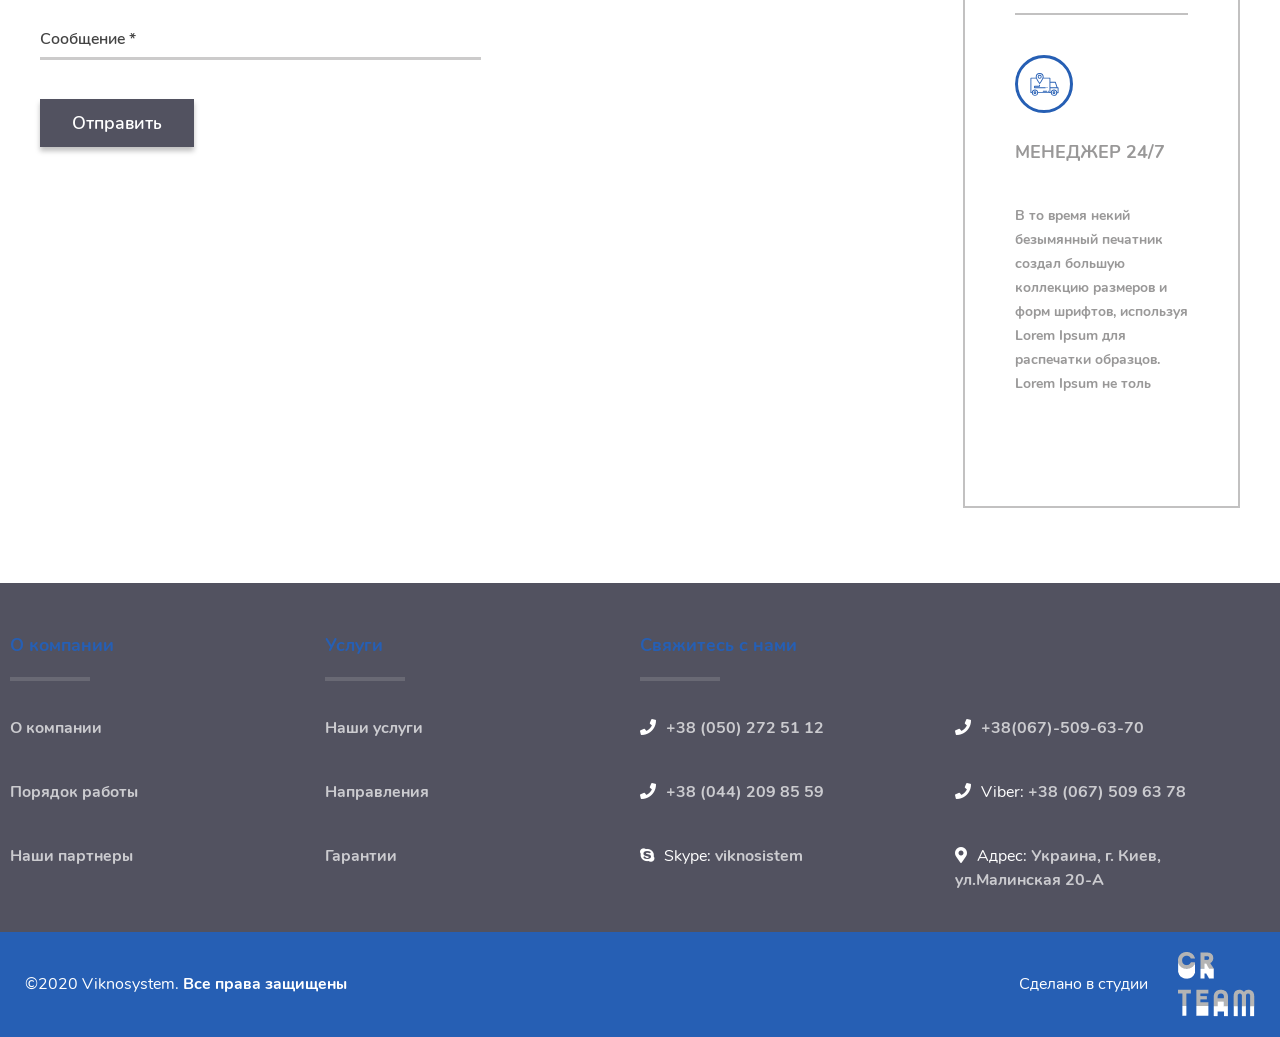
==== commit be7f82c1: "fixes from client" ====
--- a/index.html
+++ b/index.html
@@ -184,7 +184,7 @@
                     <div class="about-img"><img src="images/about-img-1.jpg" alt=""></div>
                     <div class="about-card">
                         <div class="h6">20+ лет опыта</div>
-                        <p>Наша компания уже <b>более 20 лет</b> оказывается услуги по изготовлению, замене и ремонту окон в Украине.</p>
+                        <p>Наша компания уже <b>более 20 лет</b> оказывает услуги по изготовлению, замене и ремонту окон в Украине.</p>
                     </div>
                 </div>
                 <div class="about-row row-reverse">
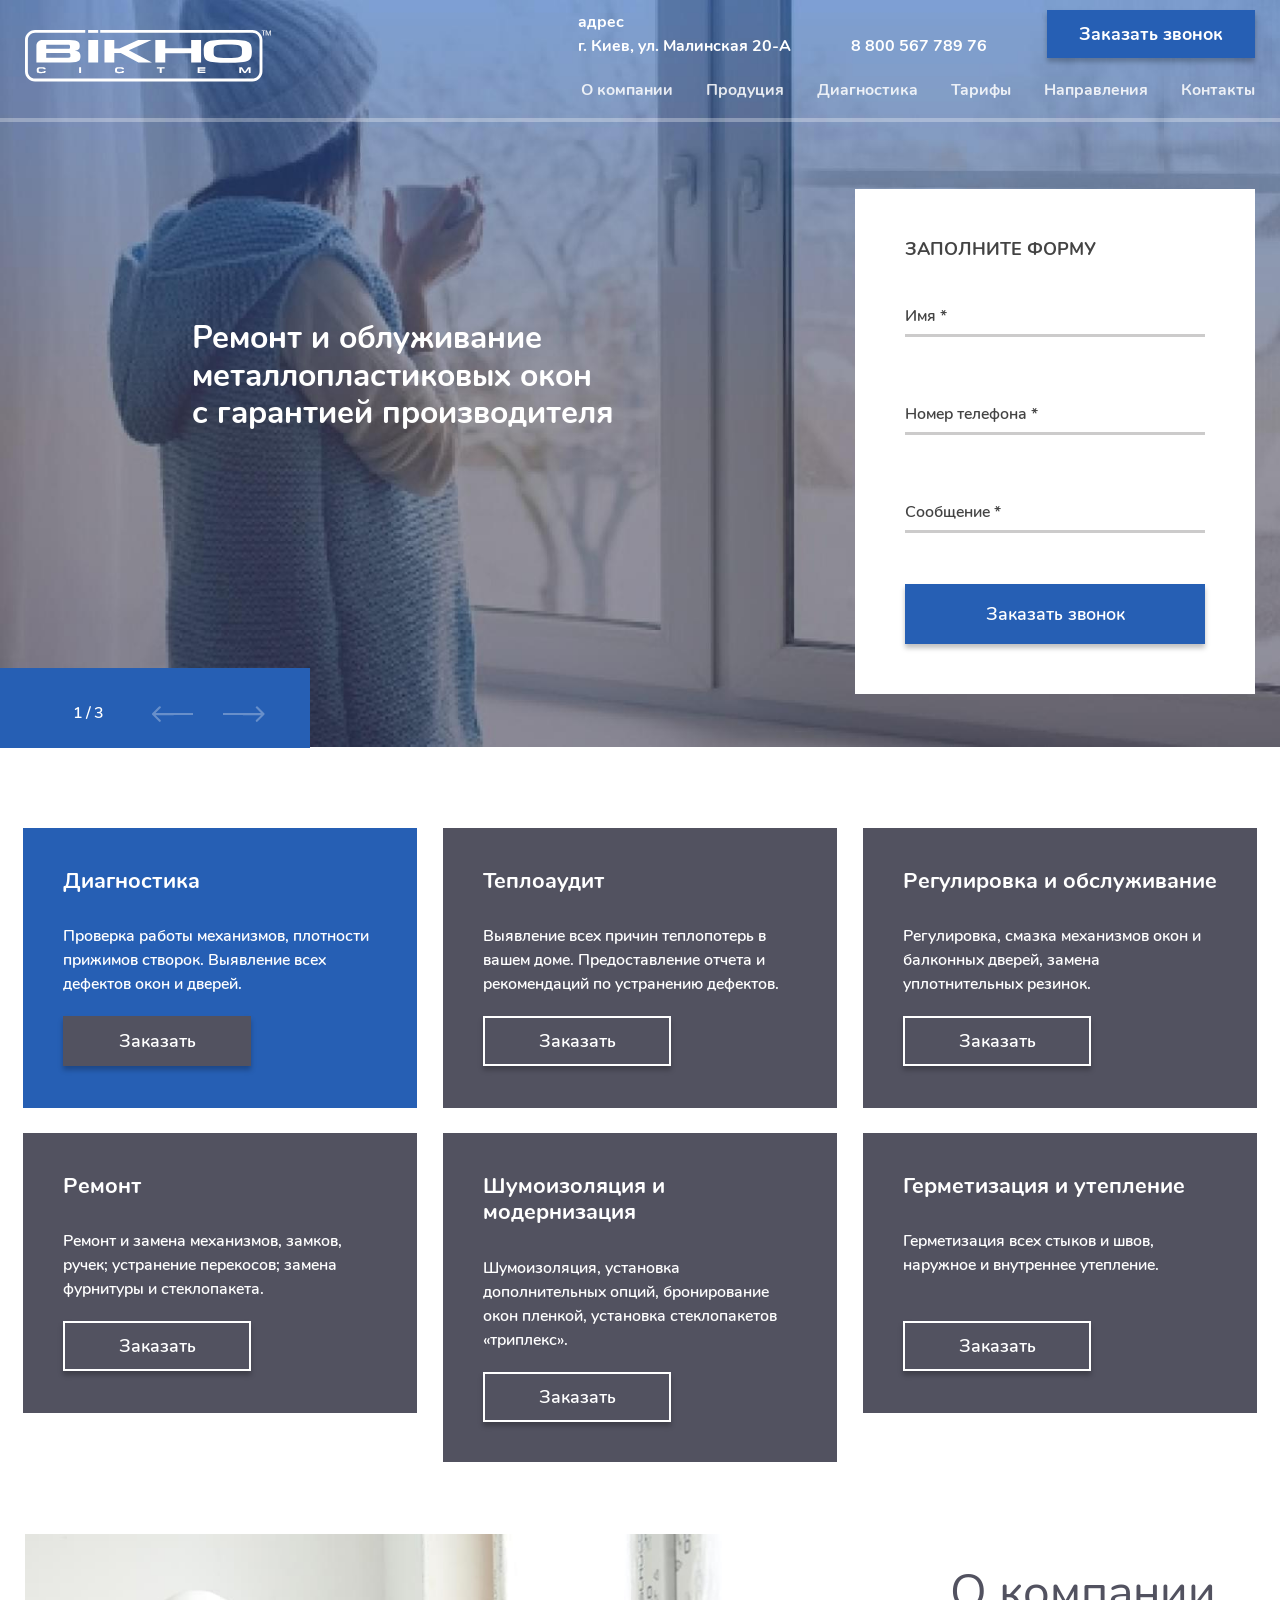
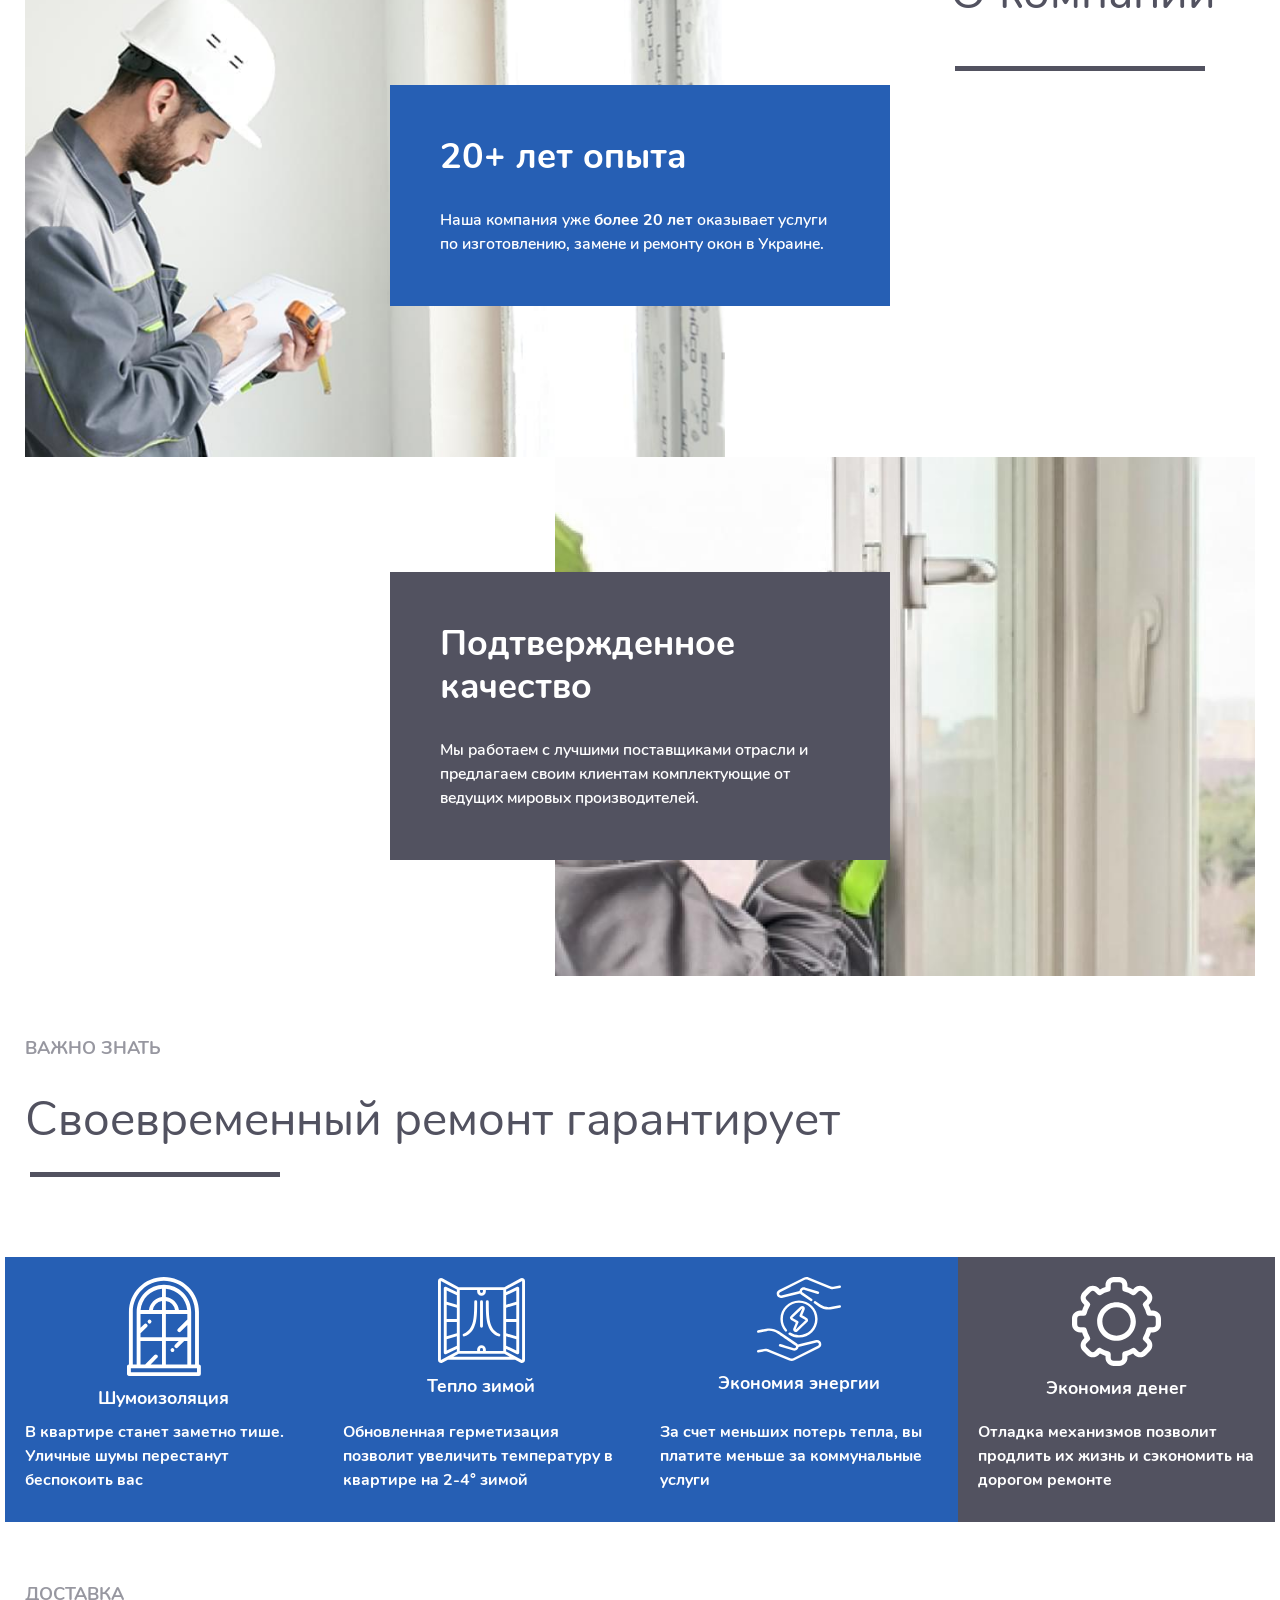
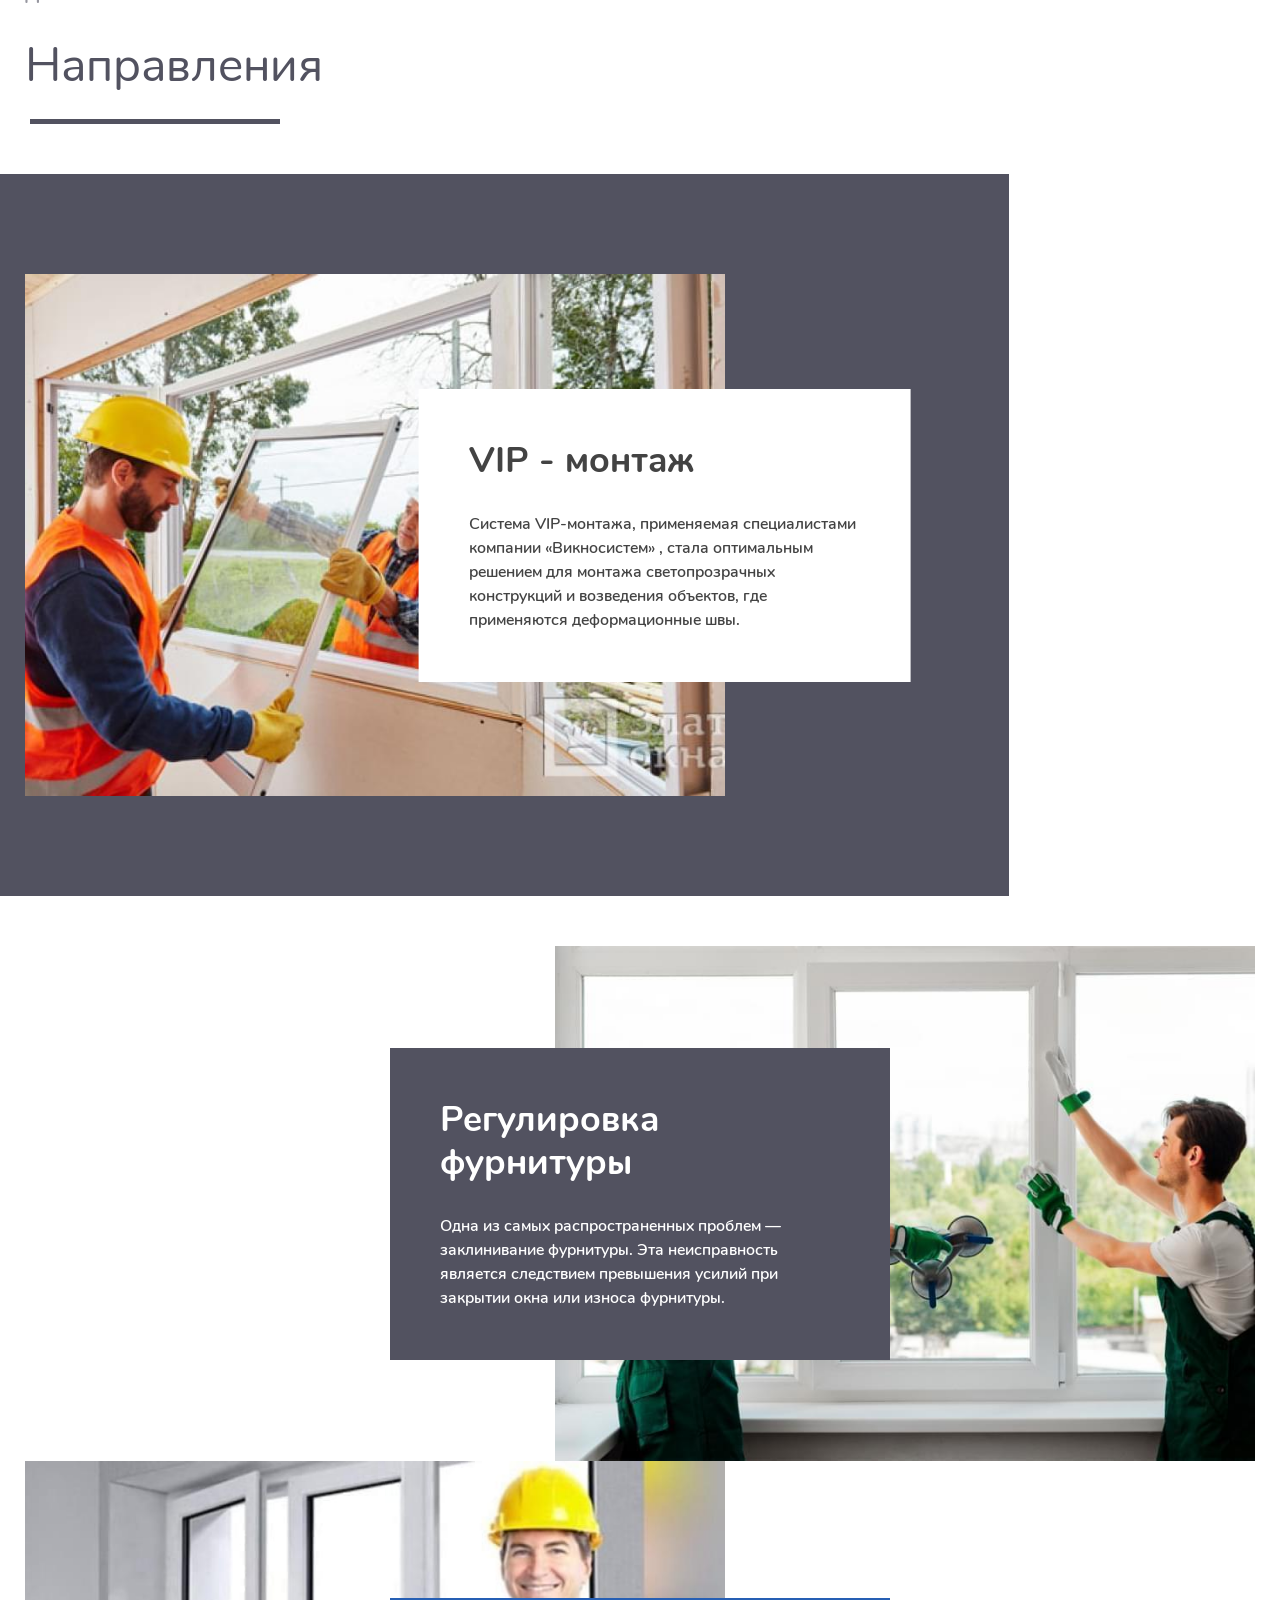
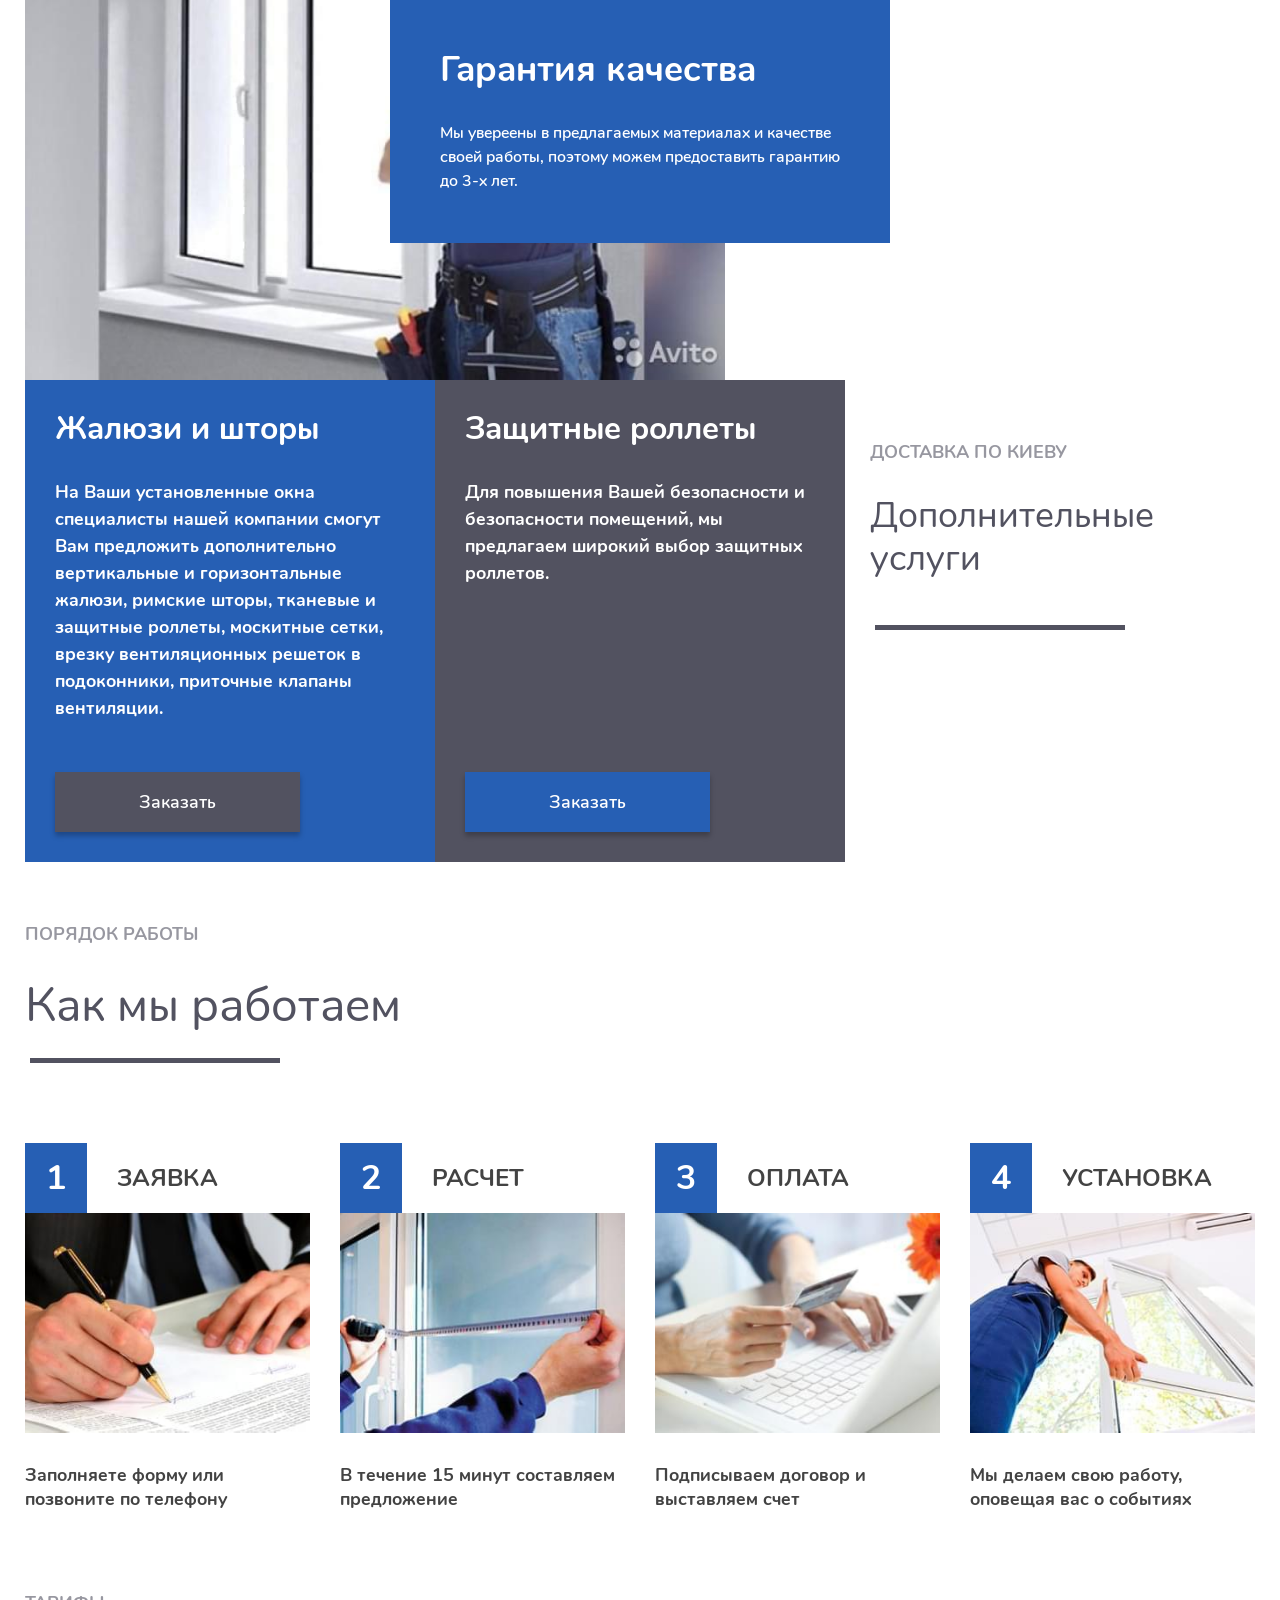
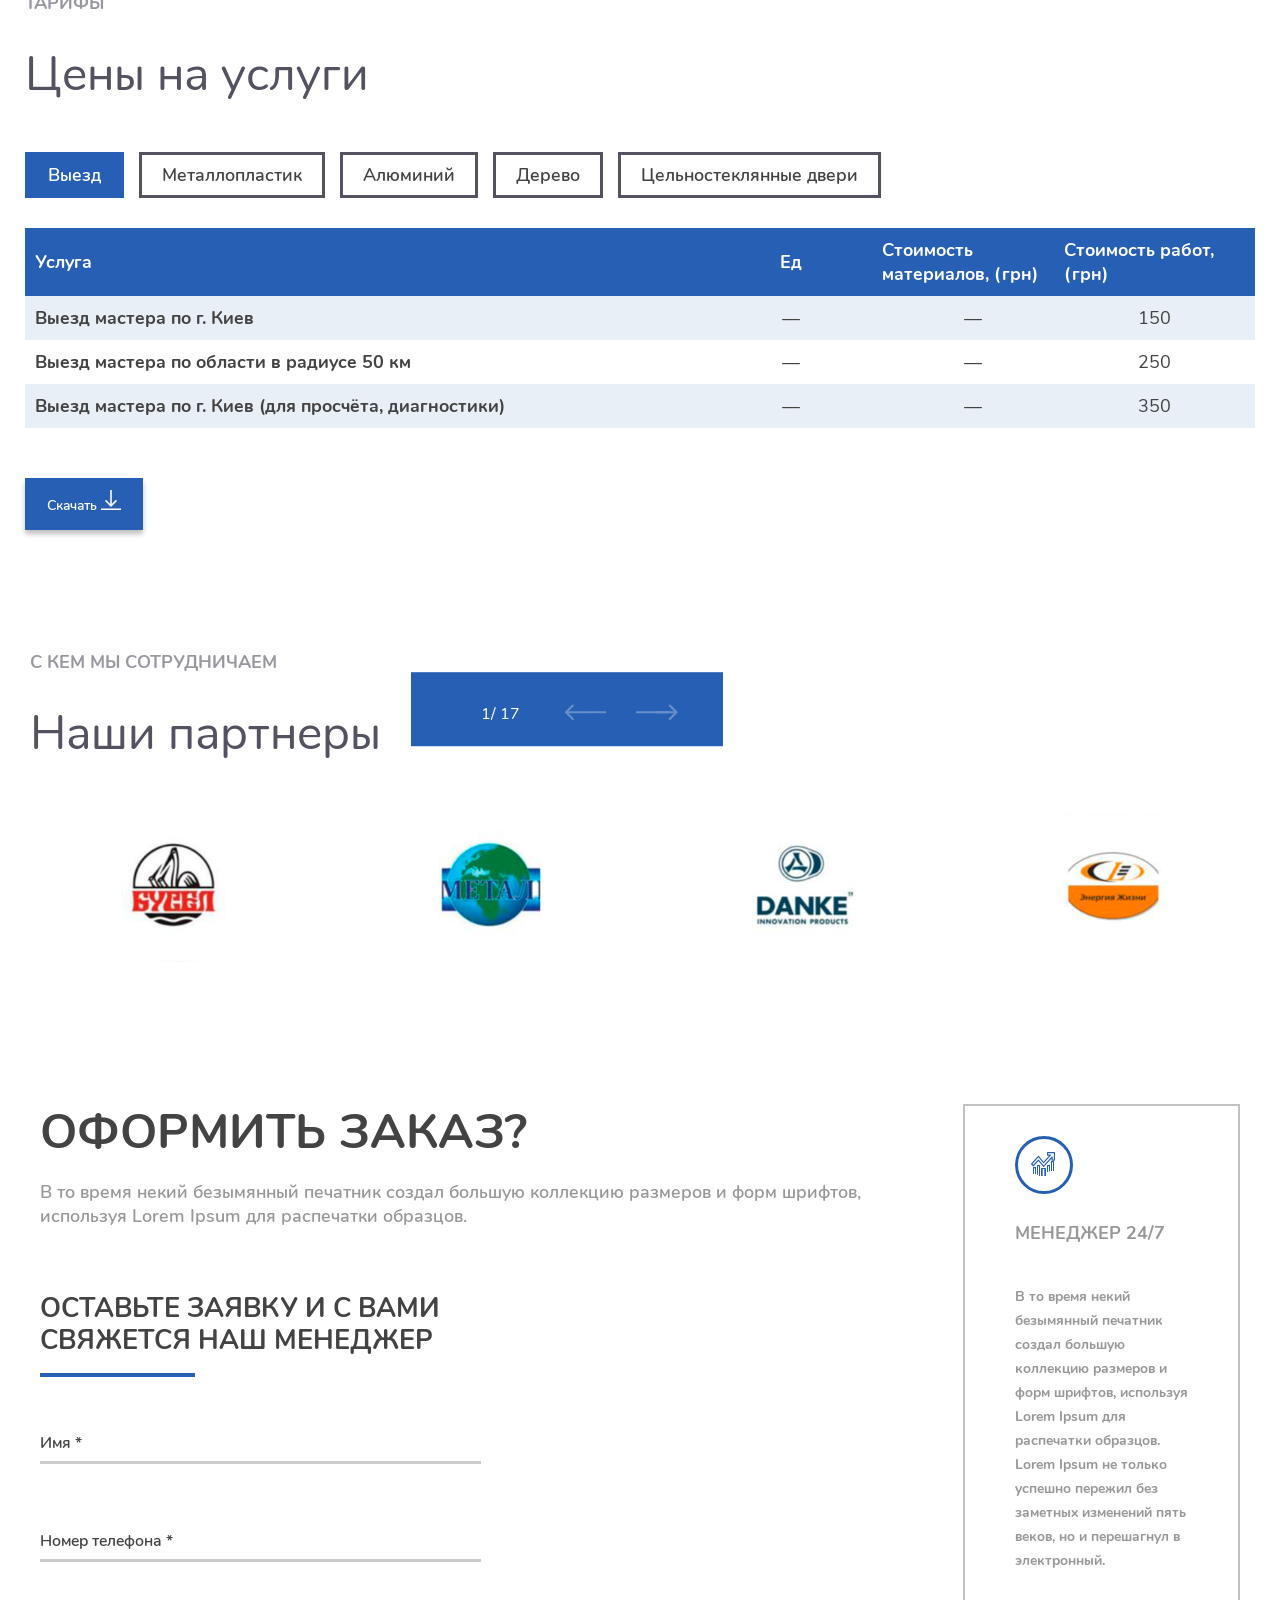
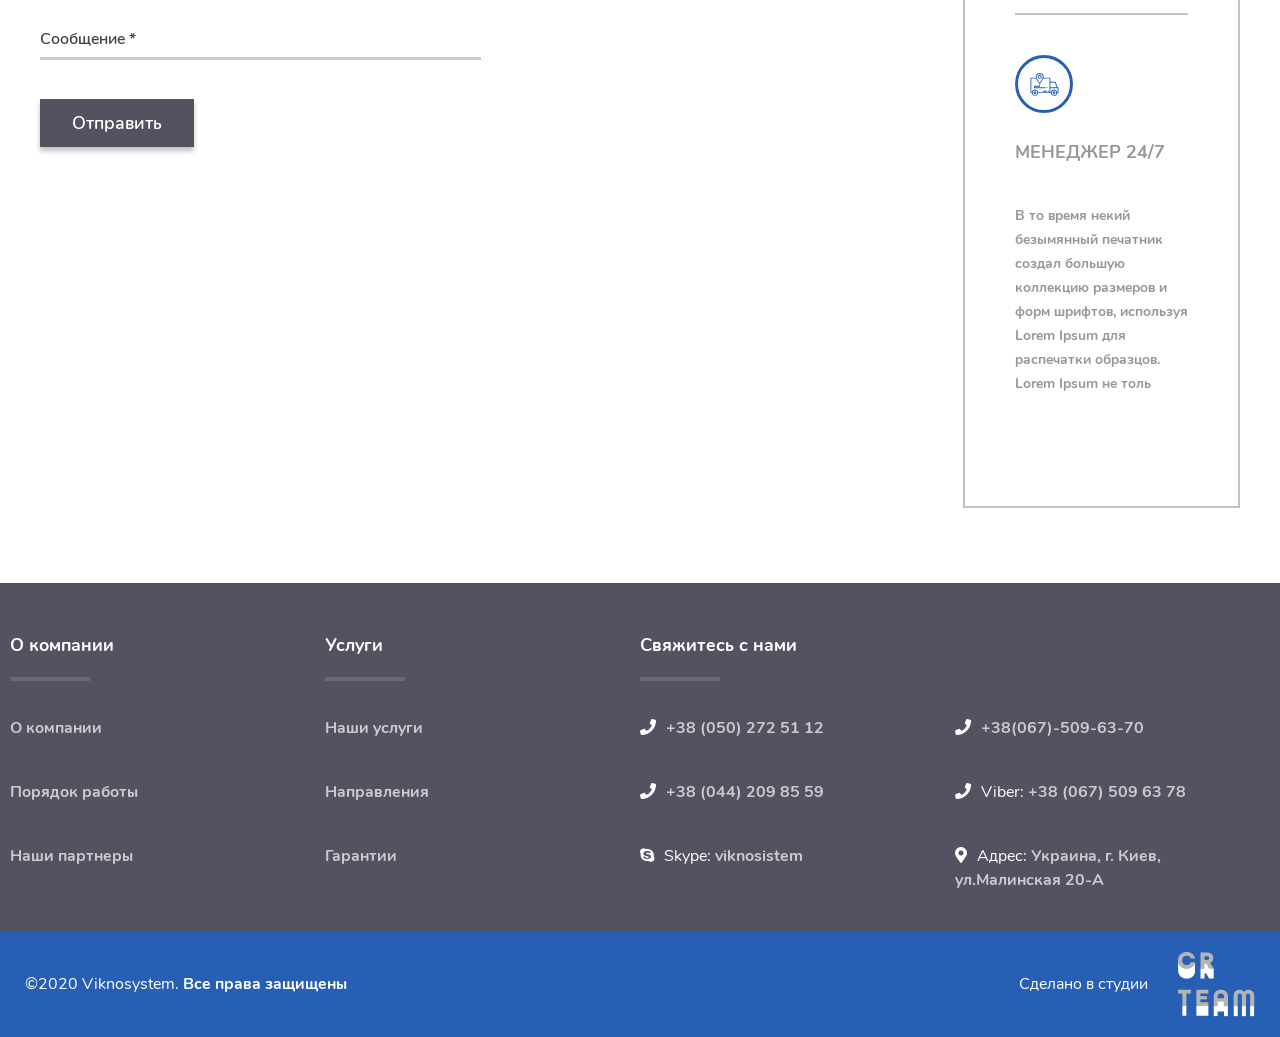
==== commit bb56a101: "fixes for client" ====
--- a/index.html
+++ b/index.html
@@ -191,7 +191,7 @@
                     <div class="about-img"><img src="images/about-img-2.jpg" alt=""></div>
                     <div class="about-card gray-bg">
                         <div class="h6">Подтвержденное качество</div>
-                        <p>Мы работаем с лучшими в отрасли поставщиками и предлагаем своим клиентам комплектующие от ведущих мировых производителей.</p>
+                        <p>Мы работаем с лучшими поставщиками отрасли и предлагаем своим клиентам комплектующие от ведущих мировых производителей.</p>
                     </div>
                 </div>
             </div>
@@ -200,7 +200,7 @@
             <div class="container">
                 <div class="section-title-small">
                     <span class="pre-title">Важно знать</span>
-                    <h3 class="h3">Своевременный ремонт гарантирует вам</h3>
+                    <h3 class="h3">Своевременный ремонт гарантирует</h3>
                 </div>
             </div>
             <div class="diagnostics">
@@ -262,7 +262,7 @@
                 <div class="addition-col col-lg-6 col-xl-4">
                     <div>
                         <h6 class="h6">Жалюзи и шторы</h6>
-                        <p>На Ваши установленные окна специалисты нашей компании смогут Вам предложеить дополнительно вертикальные
+                        <p>На Ваши установленные окна специалисты нашей компании смогут Вам предложить дополнительно вертикальные
                             и горизонтальные жалюзи, римские шторы, тканевые и защитные роллеты, москитные сетки, врезку вентиляционных
                             решеток в подоконники, приточные клапаны вентиляции.
                         </p>
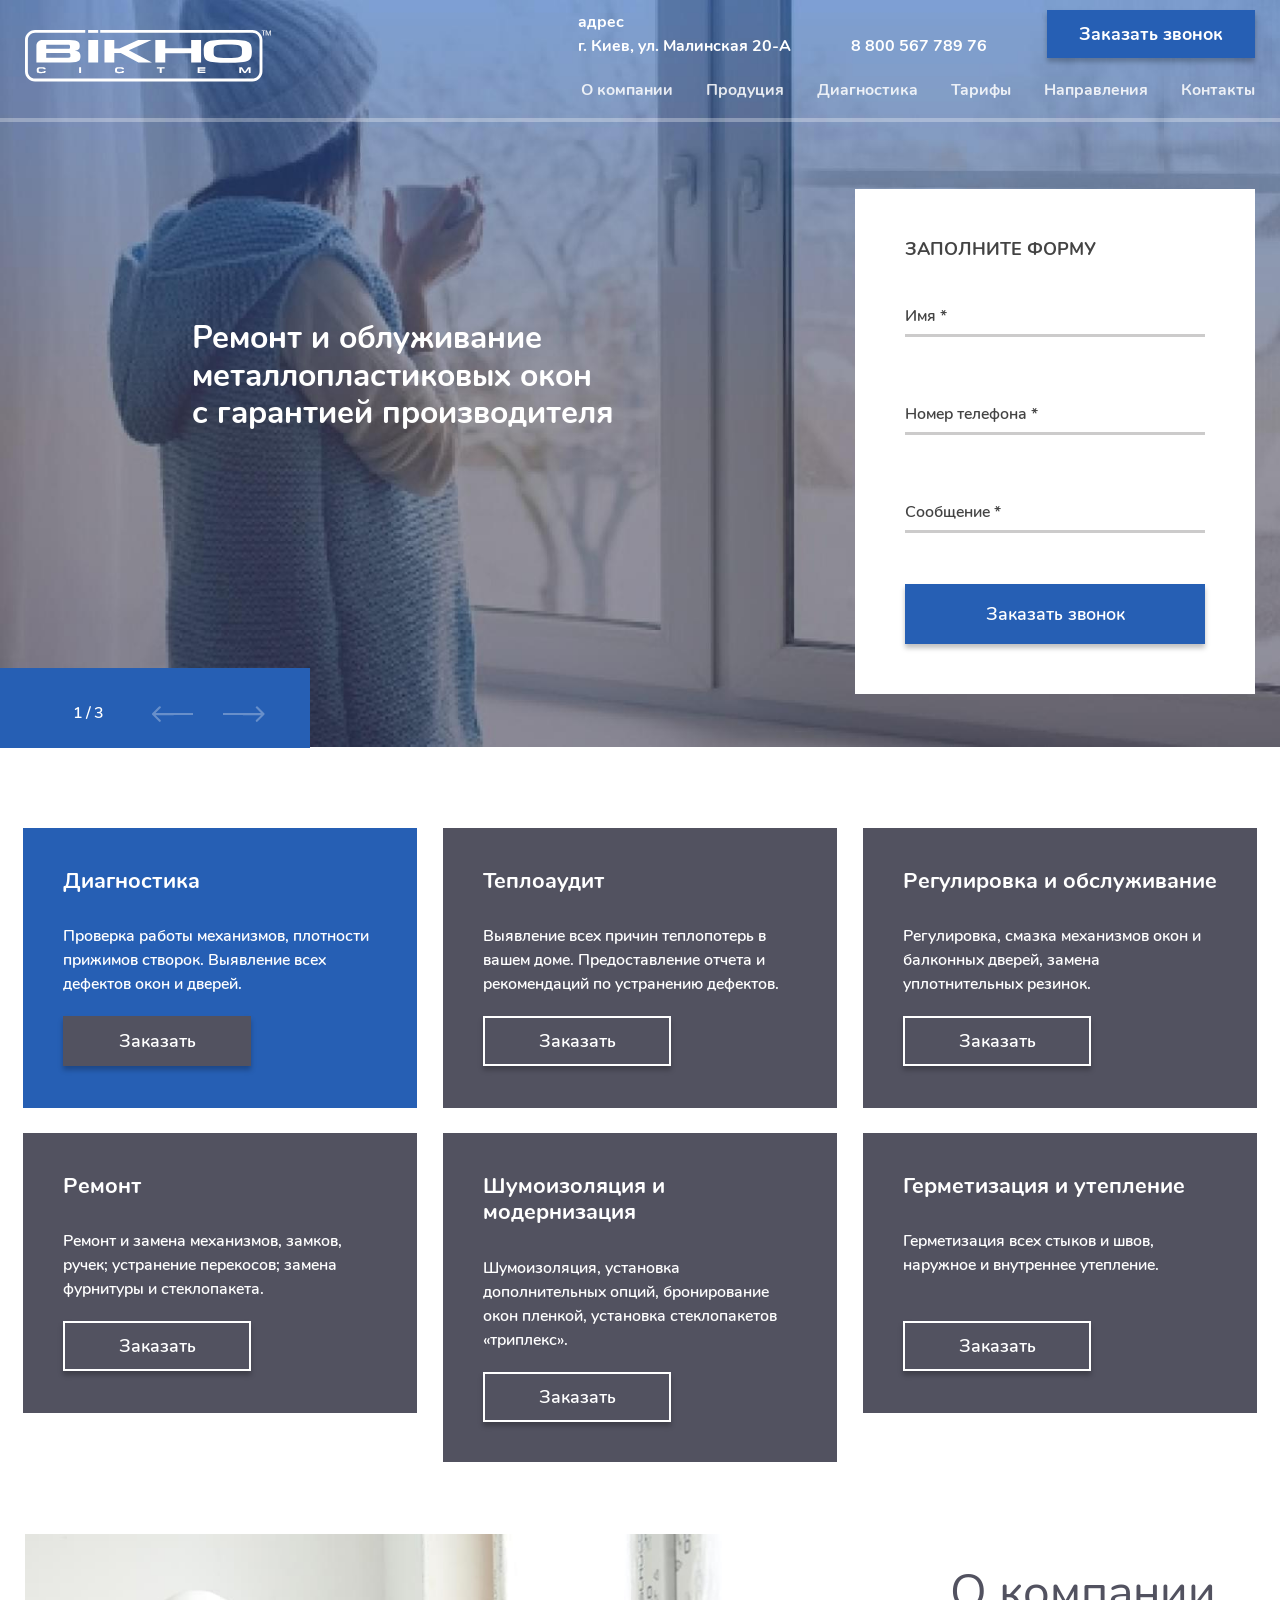
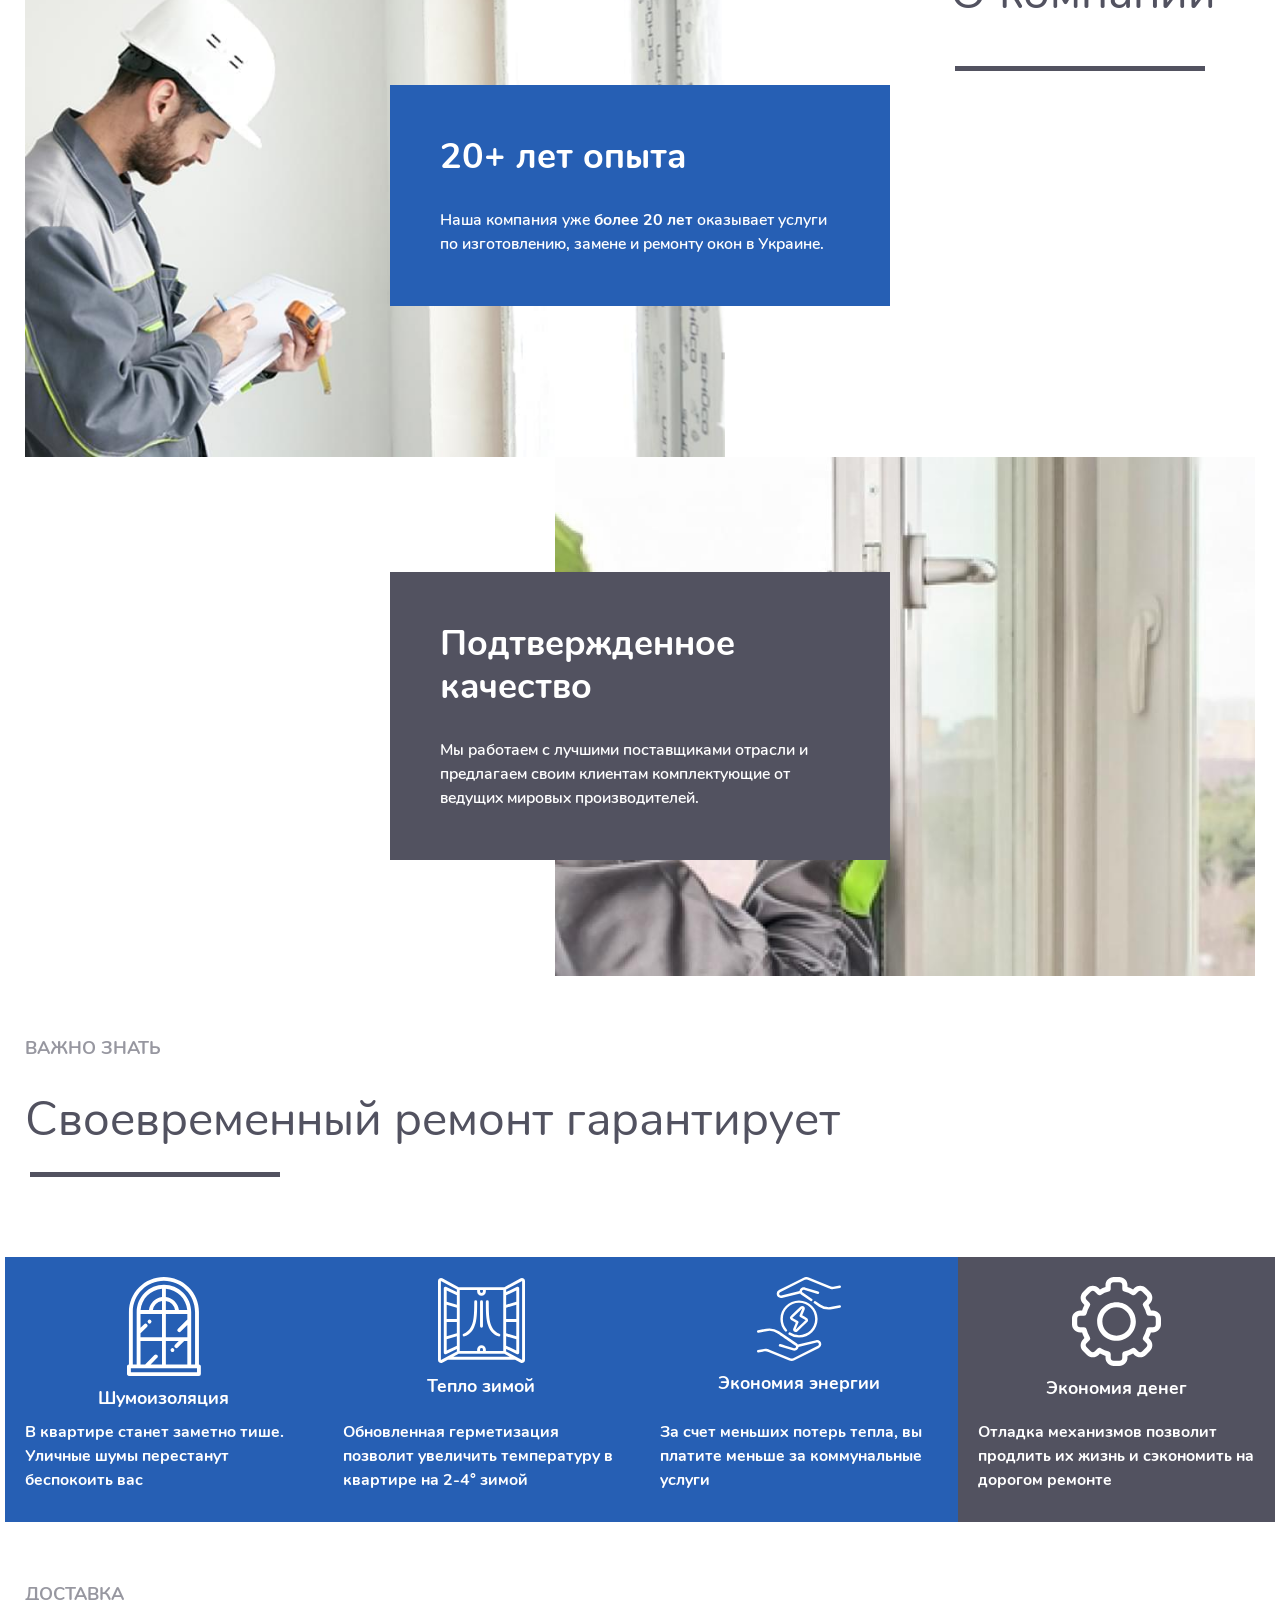
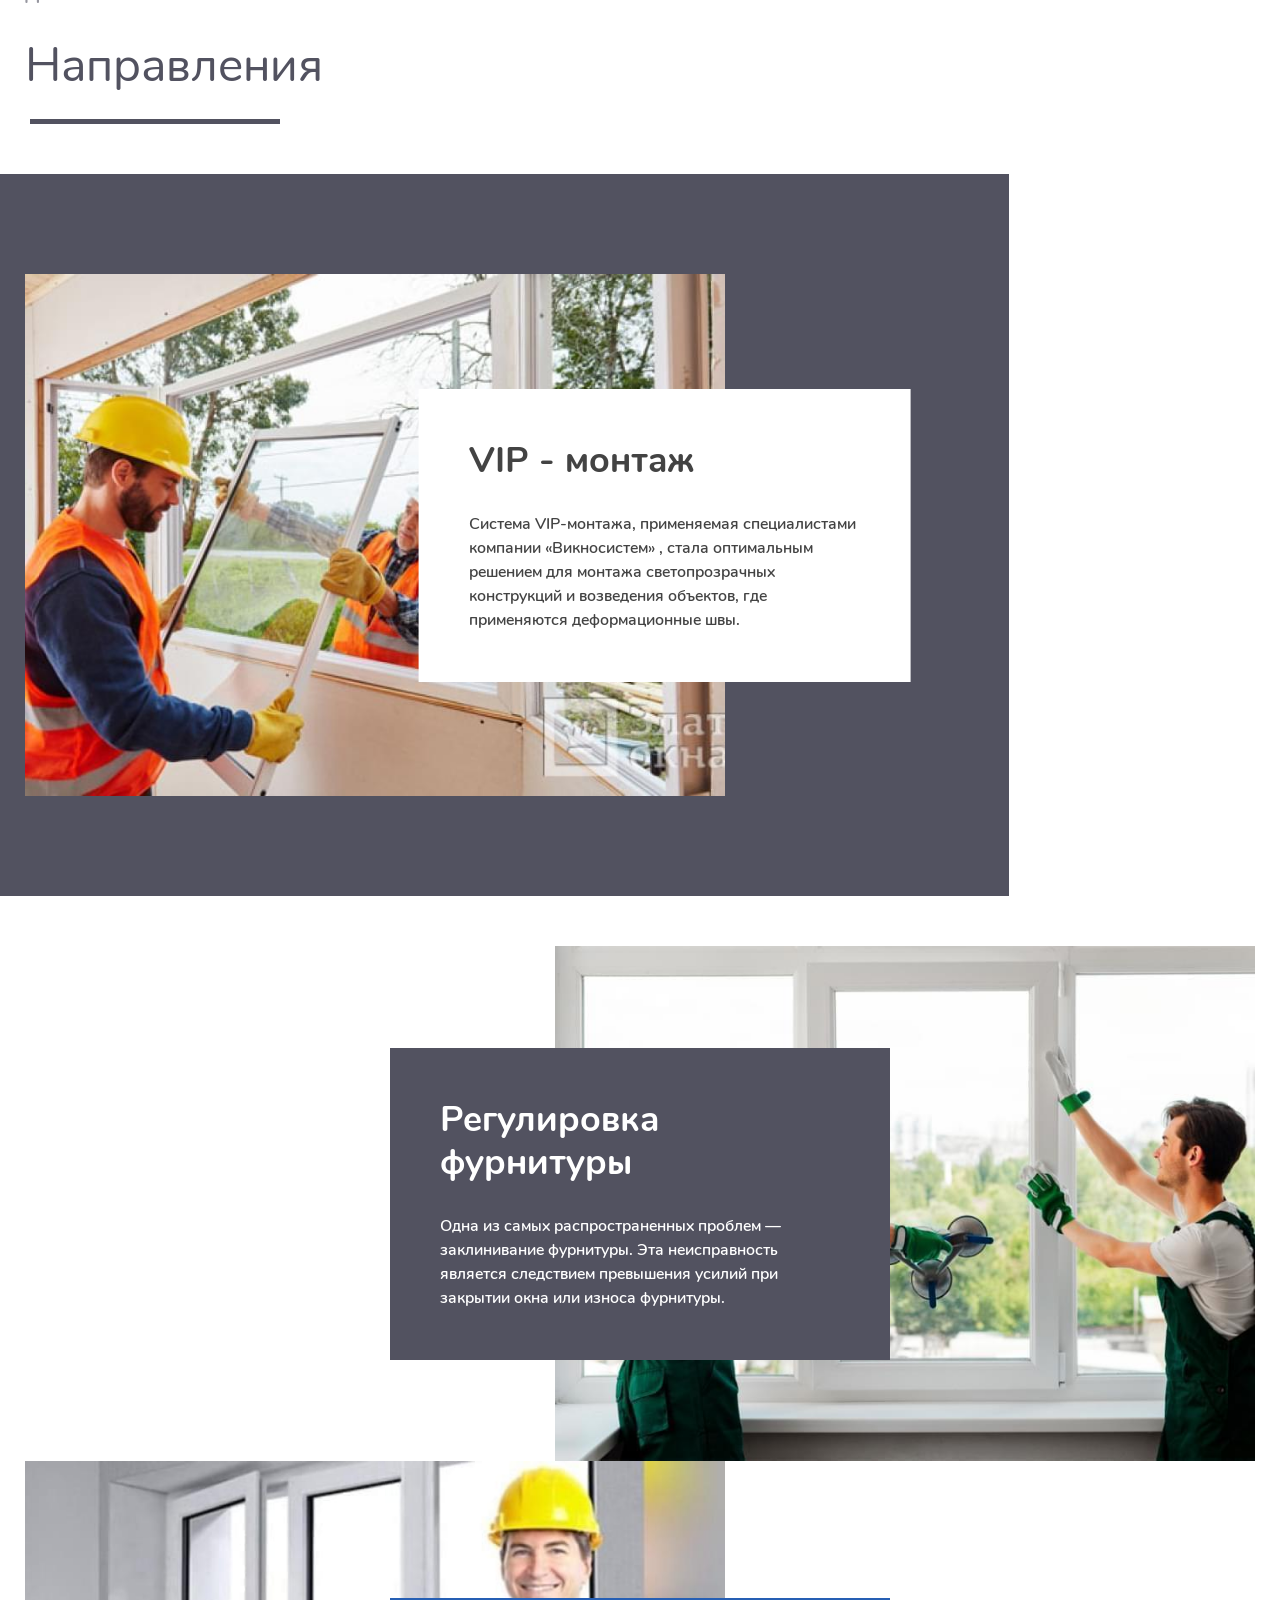
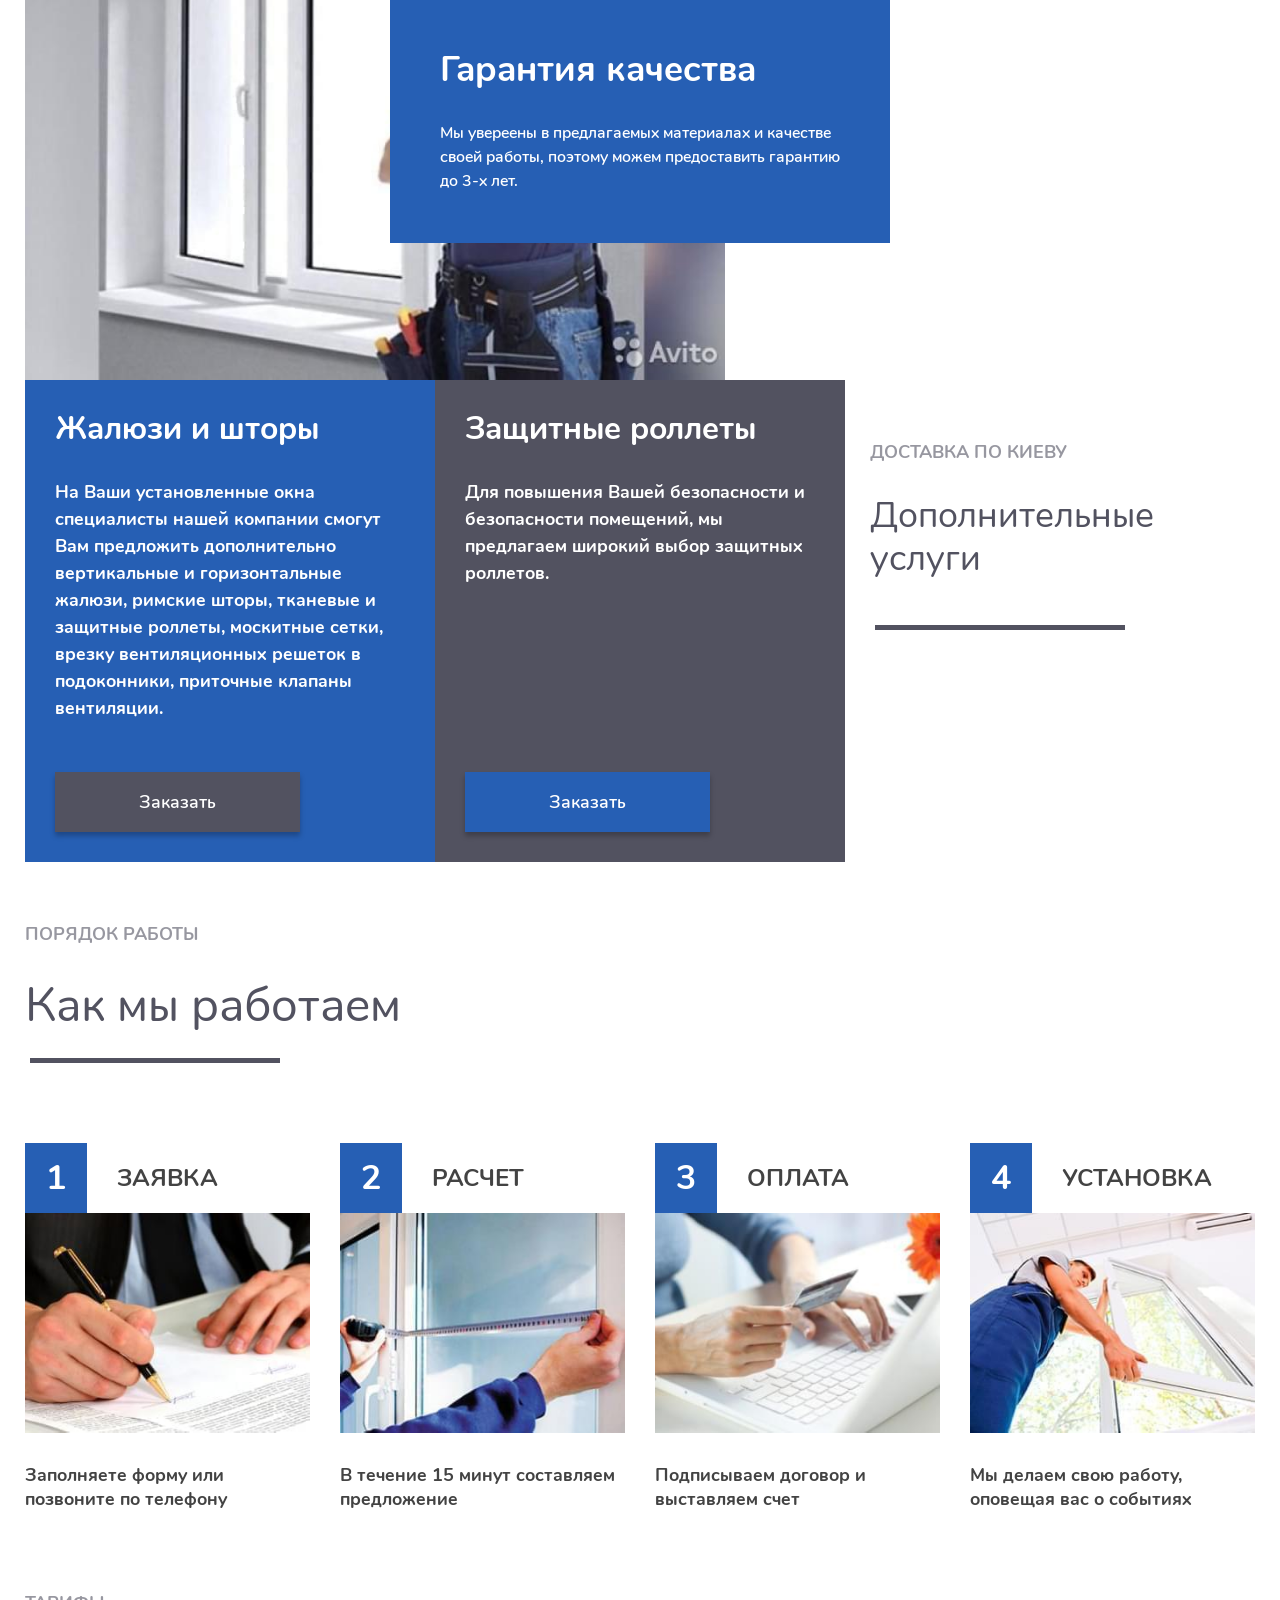
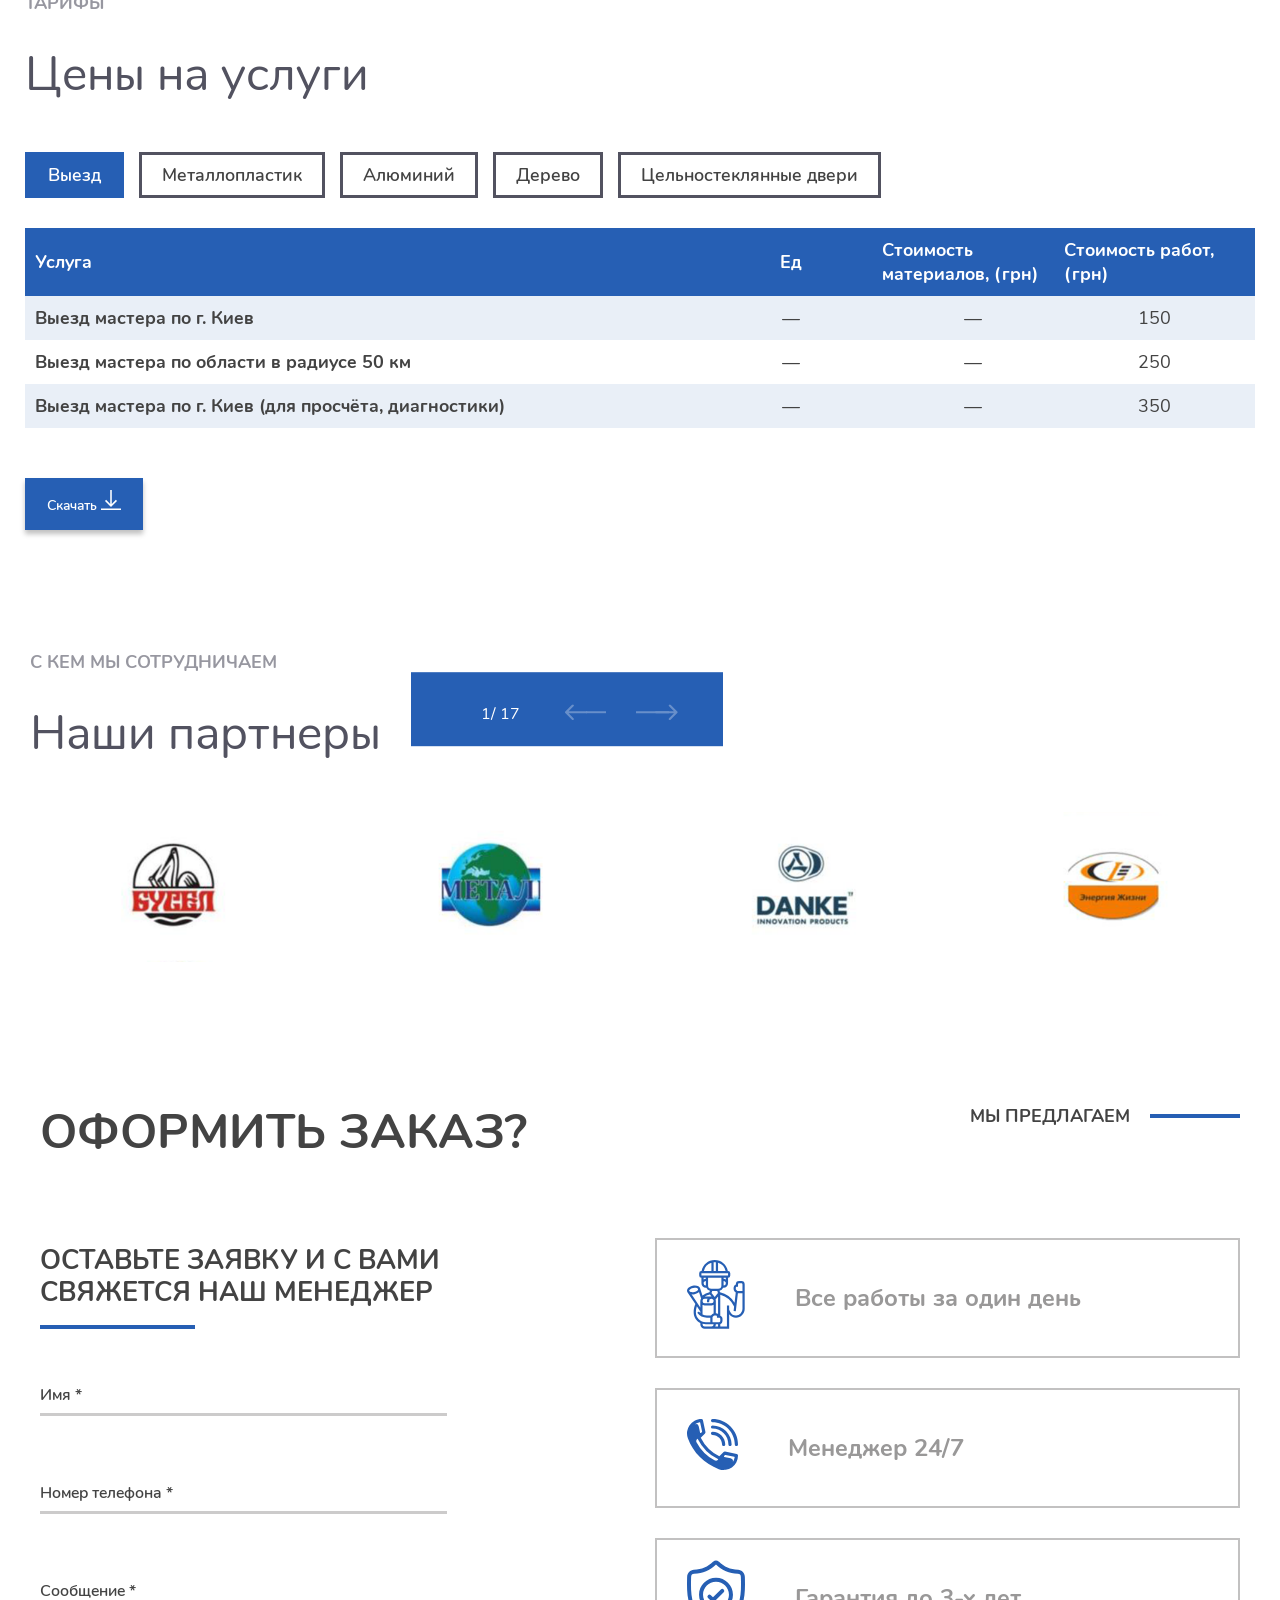
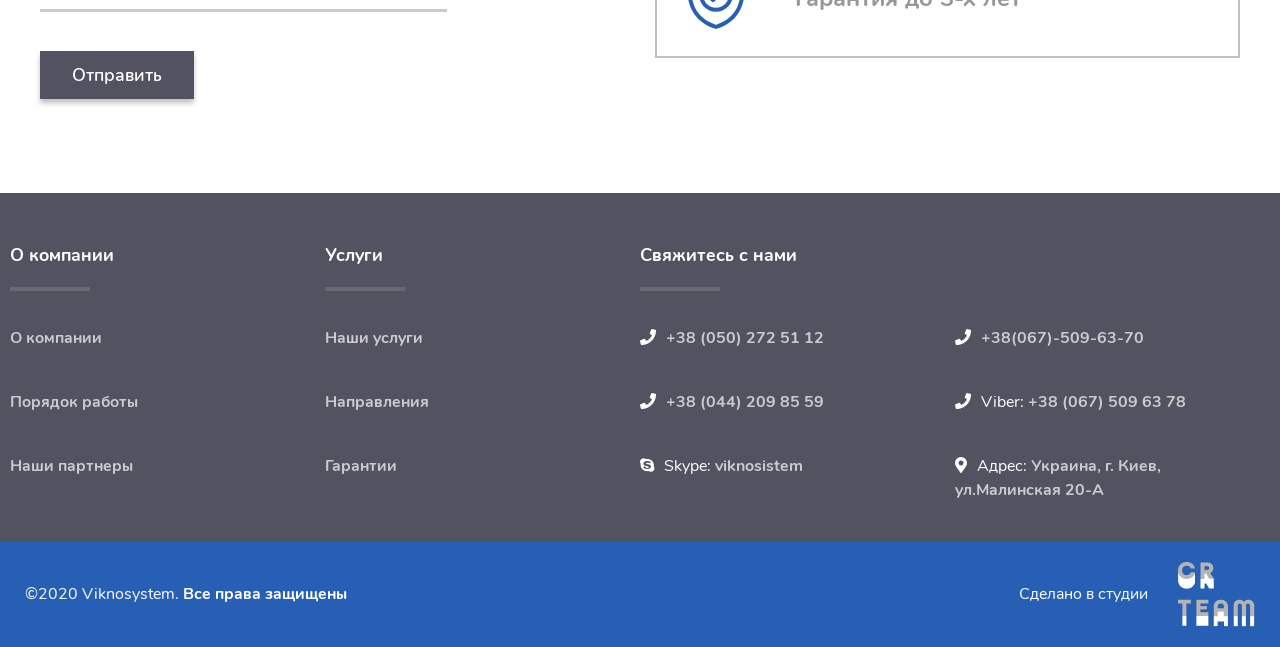
==== commit bff5f2fd: "fixes" ====
--- a/index.html
+++ b/index.html
@@ -396,22 +396,22 @@
                     <h3 class="h3">Как мы работаем</h3>
                 </div>
                 <div class="work-row row">
-                    <div class="col-lg-3 col-md-6 work-item">
+                    <div class="col-lg-3 col-sm-6 col-xs-12 work-item">
                         <div class="heading"><span class="num">1</span>ЗАЯВКА</div>
                         <img src="images/work-1.jpg" alt="">
                         <p>Заполняете форму или позвоните по телефону</p>
                     </div>
-                    <div class="col-lg-3 col-md-6 work-item">
+                    <div class="col-lg-3 col-sm-6 col-xs-12 work-item">
                         <div class="heading"><span class="num">2</span>РАСЧЕТ</div>
                         <img src="images/work-2.jpg" alt="">
                         <p>В течение 15 минут составляем предложение</p>
                     </div>
-                    <div class="col-lg-3 col-md-6 work-item">
+                    <div class="col-lg-3 col-sm-6 col-xs-12 work-item">
                         <div class="heading"><span class="num">3</span>ОПЛАТА</div>
                         <img src="images/work-3.jpg" alt="">
                         <p>Подписываем договор и выставляем счет</p>
                     </div>
-                    <div class="col-lg-3 col-md-6 work-item">
+                    <div class="col-lg-3 col-sm-6 col-xs-12 work-item">
                         <div class="heading"><span class="num">4</span>УСТАНОВКА</div>
                         <img src="images/work-4.jpg" alt="">
                         <p>Мы делаем свою работу, оповещая вас о событиях</p>
@@ -851,14 +851,14 @@
         <section class="section sectiom-bottom-form">
             <div class="container">
                 <div class="row">
-                    <div class="col-xl-9 col-lg-12">
+                    <div class="col-xl-6 col-lg-12">
                         <div class="section-heading">
                             <h5 class="h5">Оформить заказ?</h5>
-                            <p>В то время некий безымянный печатник создал большую коллекцию размеров и форм шрифтов, используя Lorem Ipsum для распечатки образцов. </p>
+                            <!-- <p>В то время некий безымянный печатник создал большую коллекцию размеров и форм шрифтов, используя Lorem Ipsum для распечатки образцов. </p> -->
                         </div>
                         <div class="row">
                             <h6 class="h6 col-lg-12">Оставьте заявку и с Вами свяжется наш менеджер</h6>
-                            <div class="bottom-form-wrapper col-md-12 col-lg-7">
+                            <div class="bottom-form-wrapper col-md-12 col-lg-10">
                                 <form action="#">
                                     <div class="form-row">
                                         <label class="input-wrapper">
@@ -904,19 +904,20 @@
 <!--                            </div>-->
                         </div>
                     </div>
-                    <div class="col-lg-12 col-xl-3">
+                    <div class="col-lg-12 col-xl-6">
+                        <div class="badge-heading"> <div class="h6">Мы предлагаем</div></div>
                         <div class="form-bottom-badges">
                             <div class="badge-block">
-                                <div class="badge-img"><img src="images/icon-graph.svg" alt=""></div>
-                                <div class="subtitle">менеджер 24/7</div>
-                                <p>В то время некий безымянный печатник создал большую коллекцию размеров и форм шрифтов, используя Lorem Ipsum для распечатки образцов.
-                                    Lorem Ipsum не только успешно пережил без заметных изменений пять веков, но и перешагнул в электронный. </p>
+                                <div class="badge-img"><img src="images/icon-builder.svg" alt=""></div>
+                                <div class="subtitle">Все работы за один день</div>
                             </div>
                             <div class="badge-block">
-                                <div class="badge-img"><img src="images/icon-car.svg" alt=""></div>
-                                <div class="subtitle">менеджер 24/7</div>
-                                <p>В то время некий безымянный печатник создал большую коллекцию размеров и форм шрифтов, используя Lorem Ipsum для распечатки образцов.
-                                    Lorem Ipsum не толь</p>
+                                <div class="badge-img"><img src="images/icon-phone.svg" alt=""></div>
+                                <div class="subtitle">Менеджер 24/7</div>
+                            </div>
+                            <div class="badge-block">
+                                <div class="badge-img"><img src="images/icon-garantee.svg" alt=""></div>
+                                <div class="subtitle">Гарантия до 3-х лет</div>
                             </div>
                         </div>
                     </div>
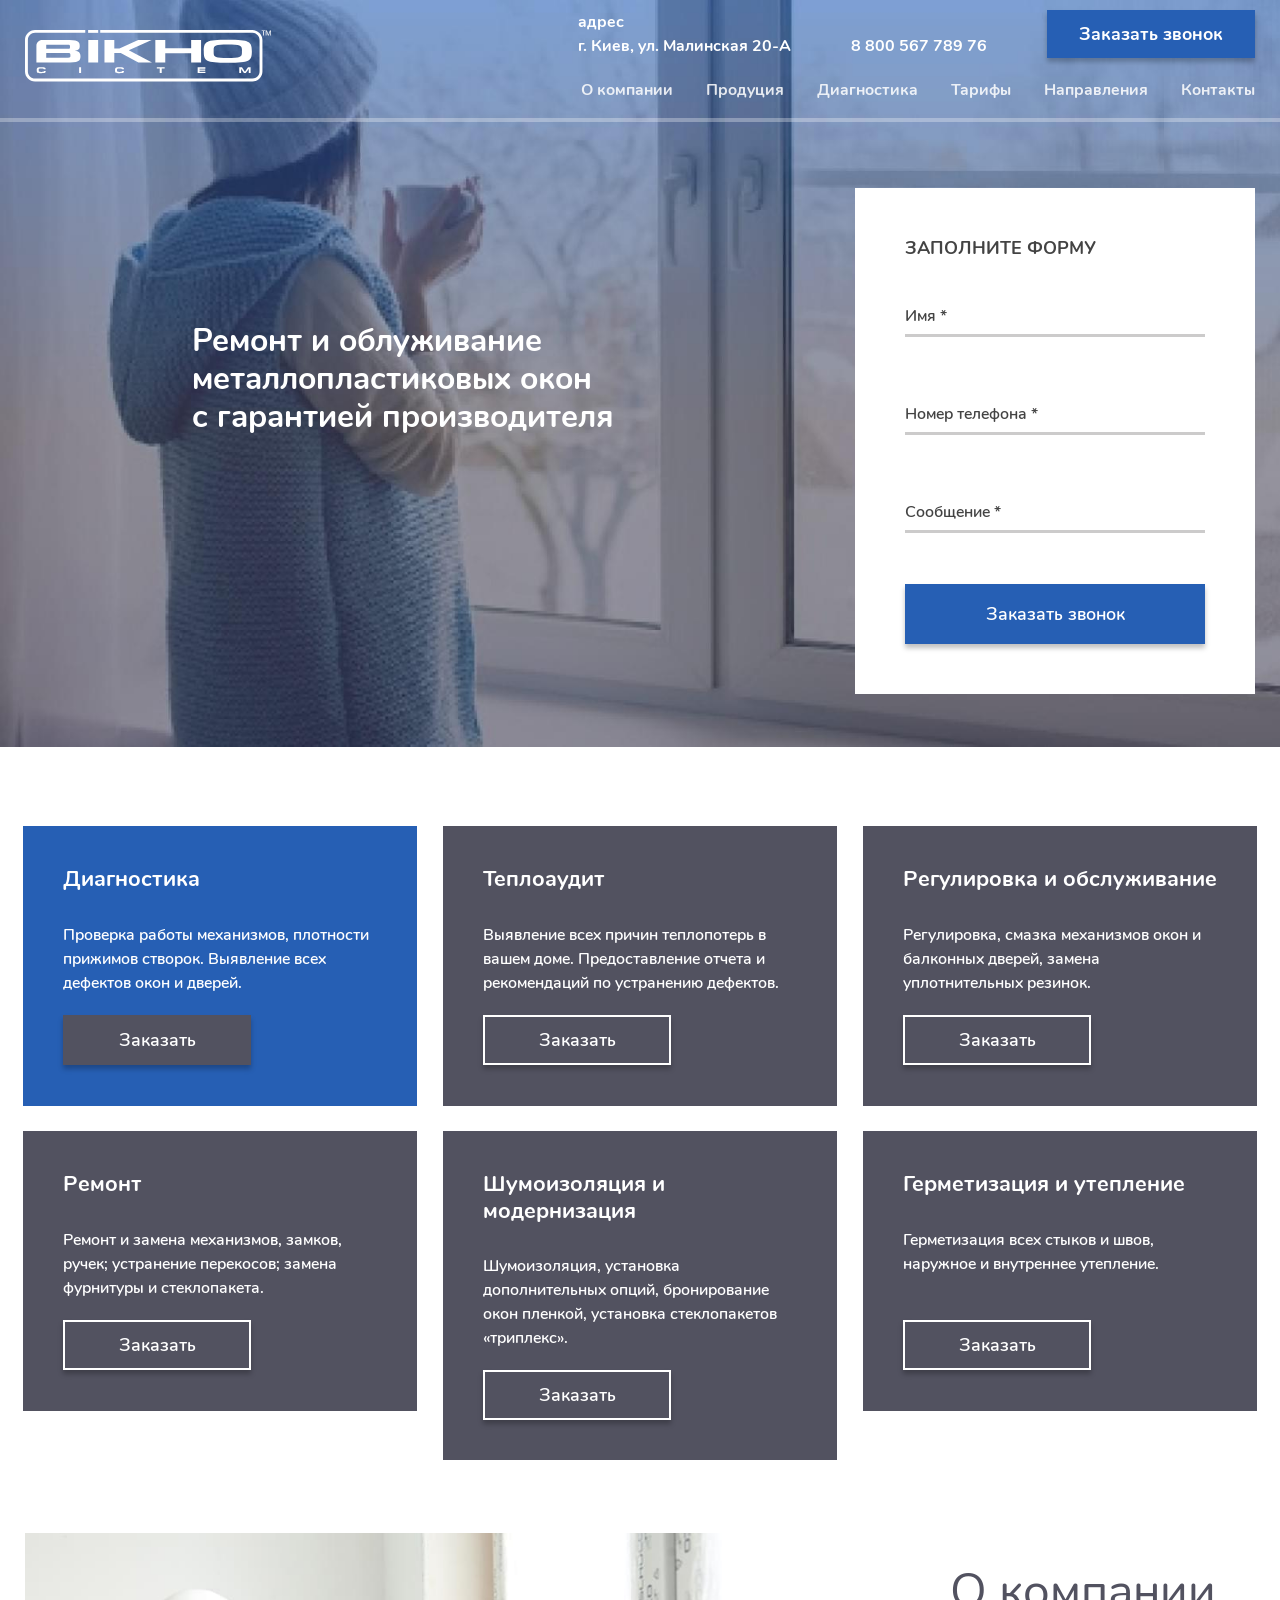
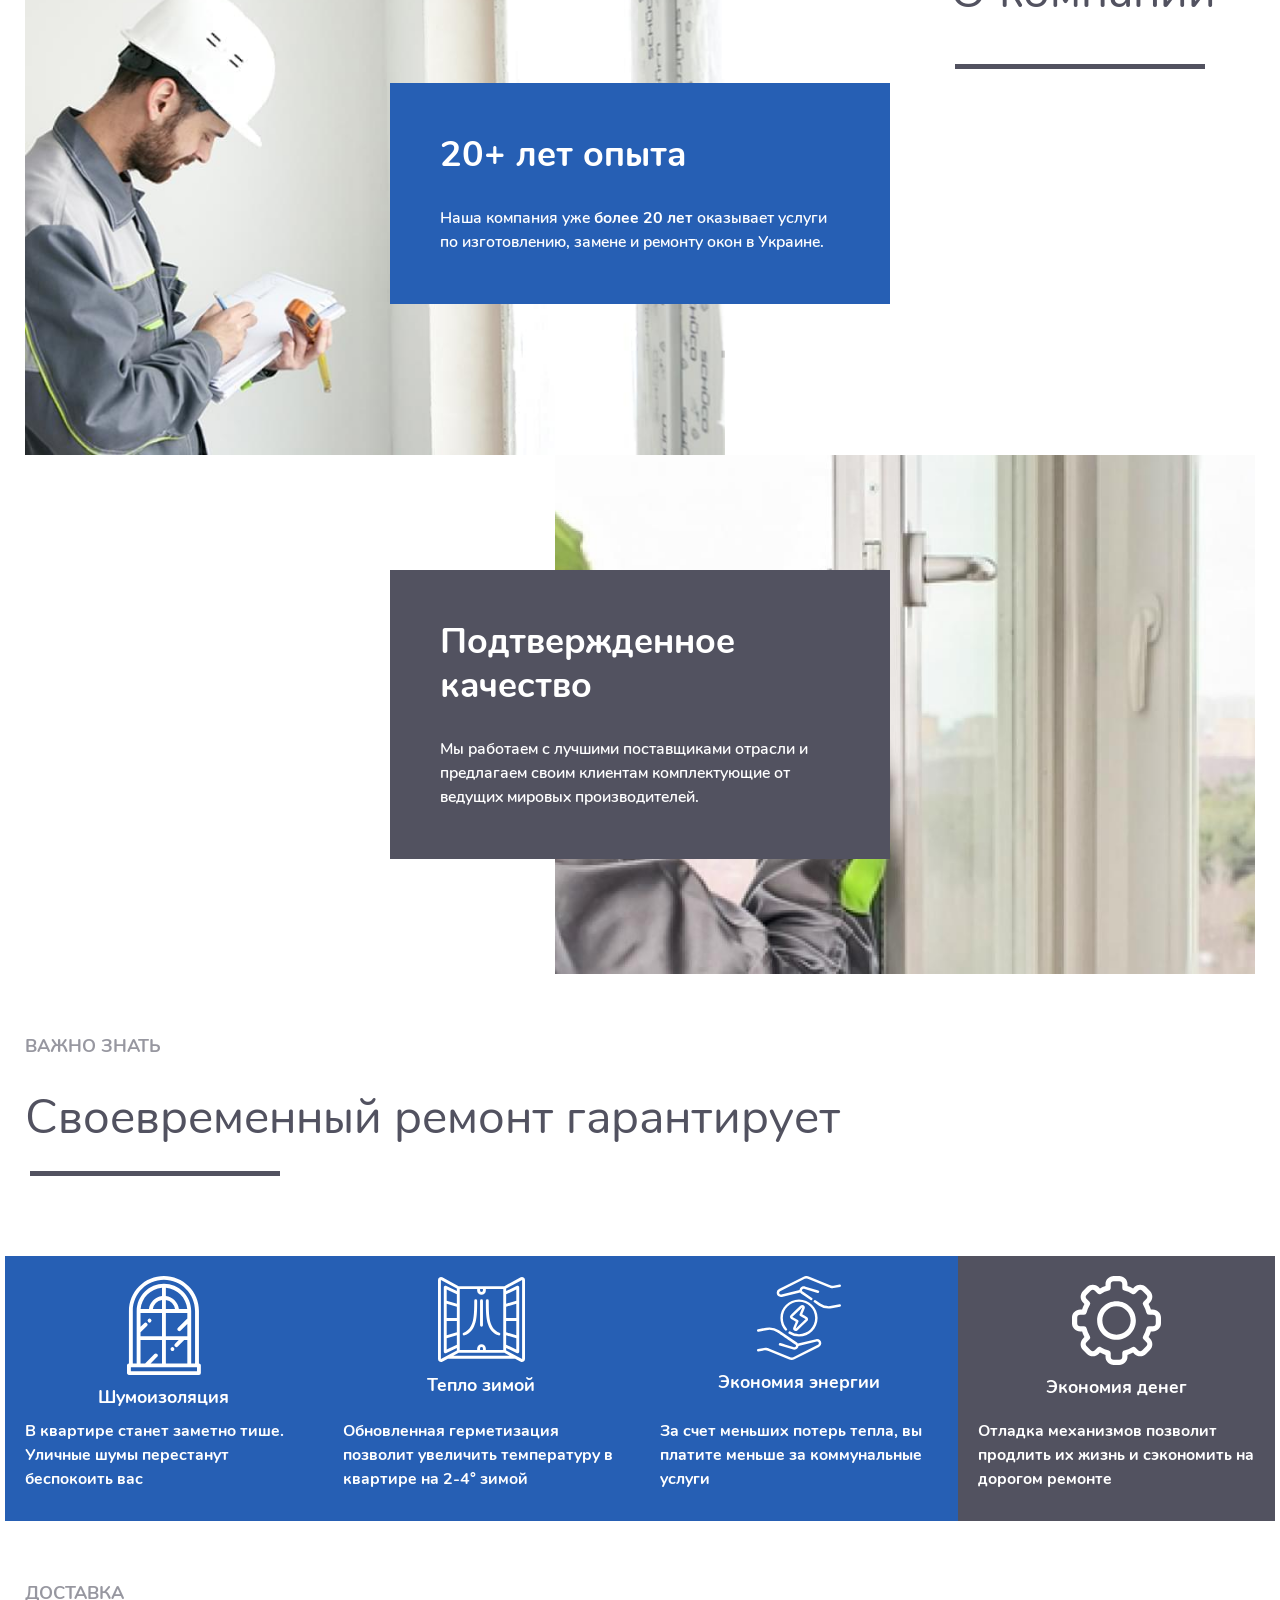
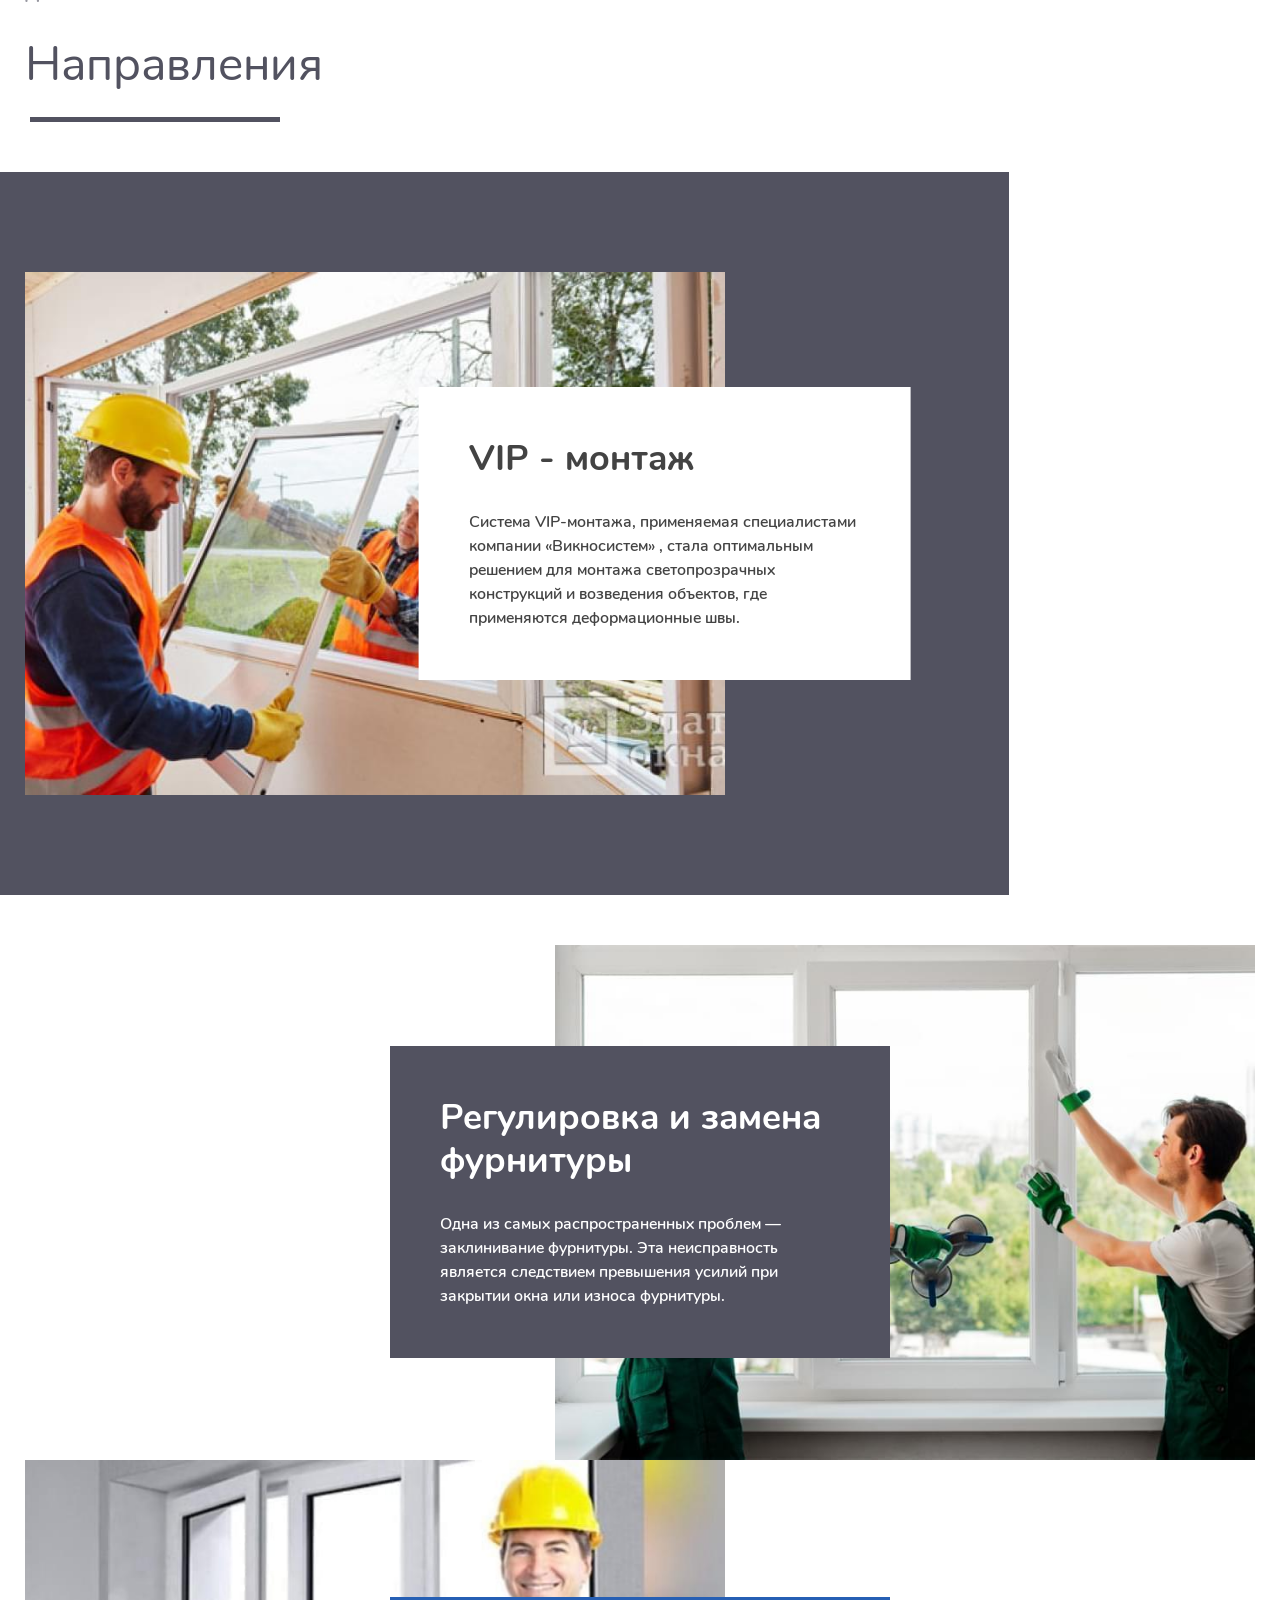
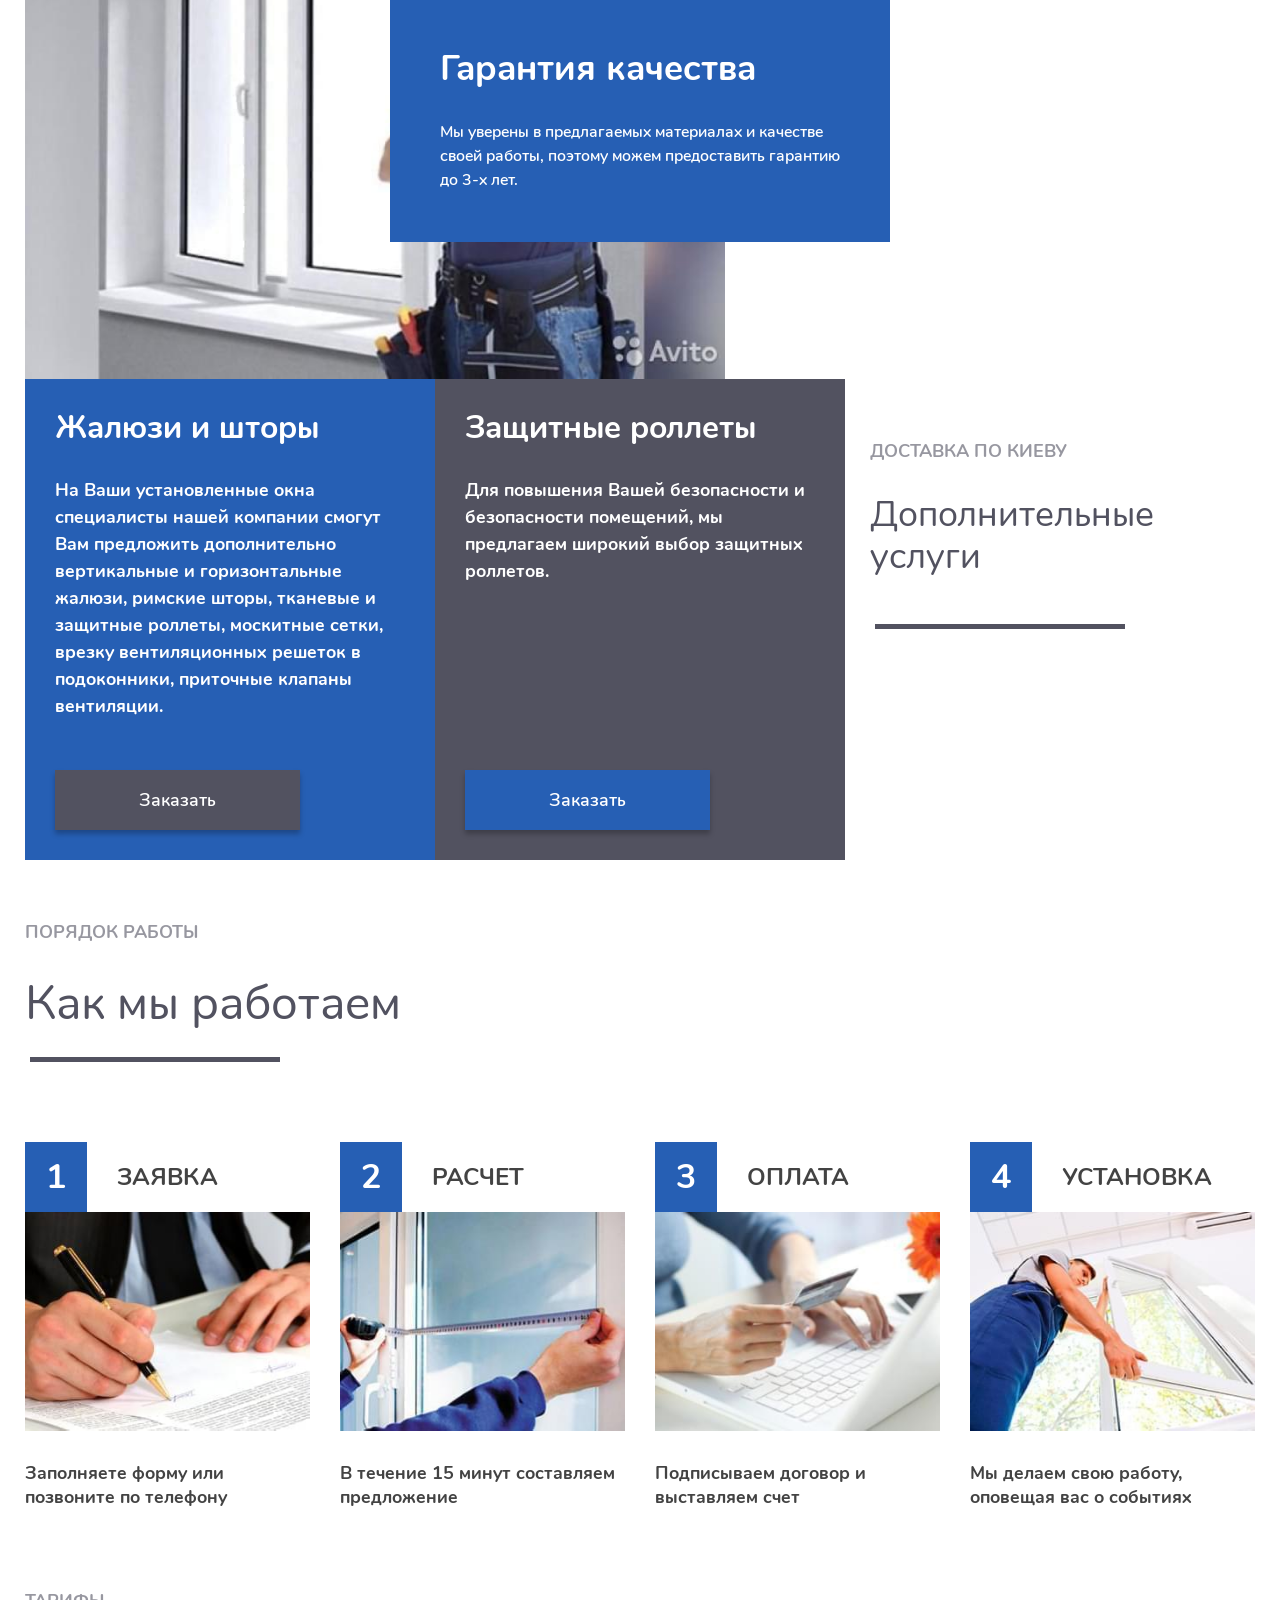
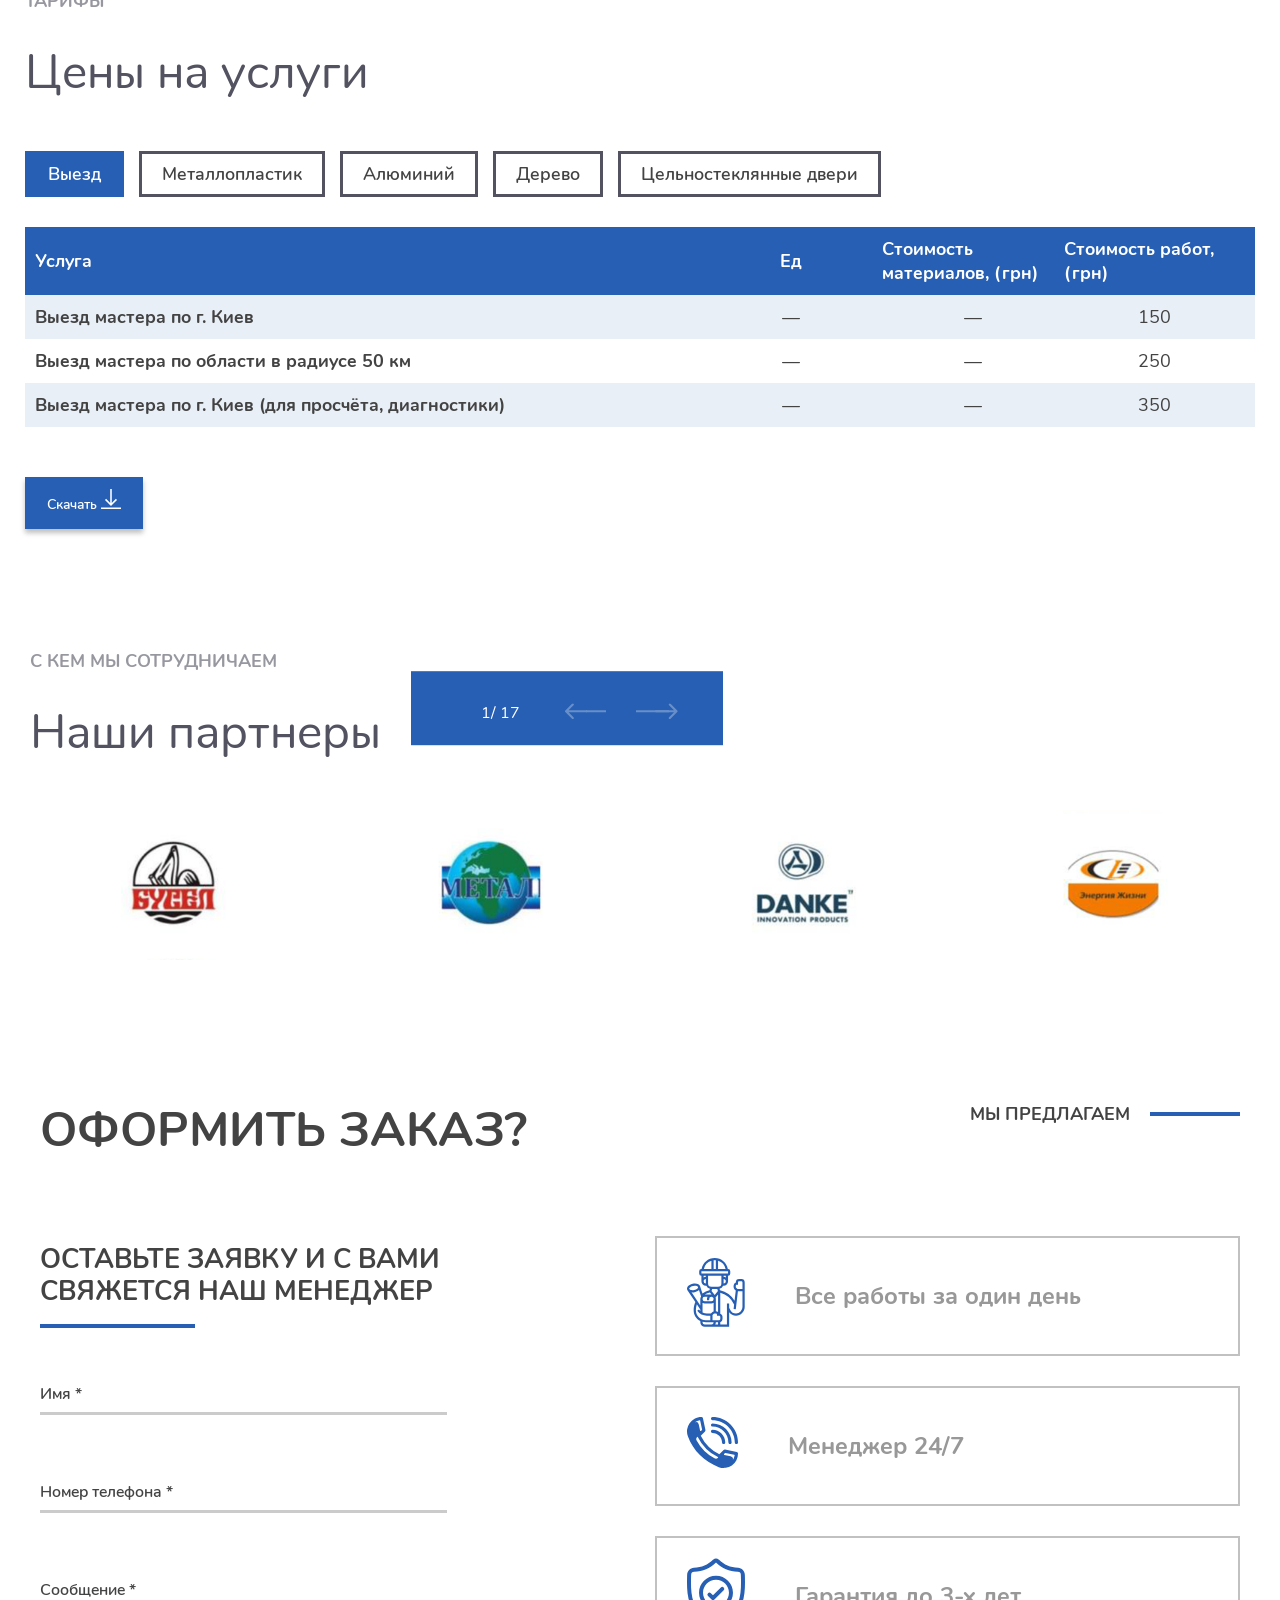
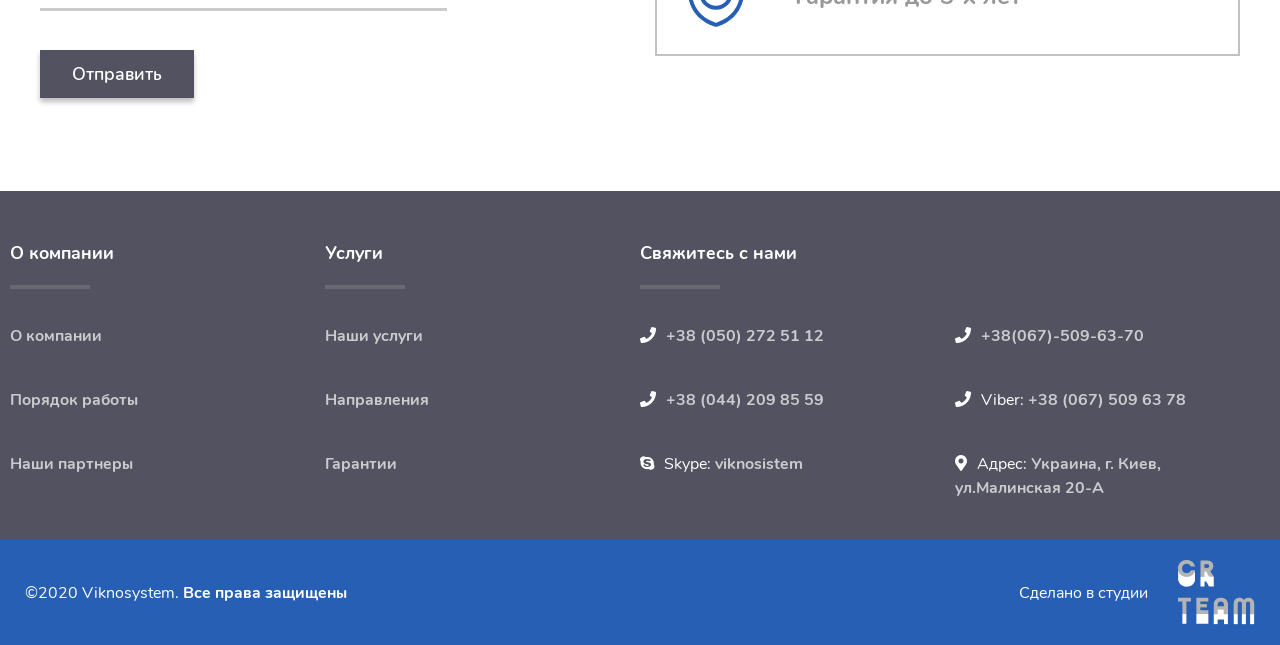
==== commit eaa26990: "fixes" ====
--- a/index.html
+++ b/index.html
@@ -95,7 +95,7 @@
                             с гарантией производителя <br></h1>
                     </div>
                 </div>
-                <div class="intro-slide slide-1">
+                <!-- <div class="intro-slide slide-1">
                     <img class="slide-bg" src="images/intro-img-2.jpg" alt="">
                     <div class="slide-txt">
                         <h1 class="h1">Ремонт и облуживание <br>
@@ -110,9 +110,9 @@
                             металлопластиковых окон <br>
                             с гарантией производителя <br></h1>
                     </div>
-                </div>
-            </div>
-            <div class="intro-slider-navigation">
+                </div> -->
+            </div>
+            <!-- <div class="intro-slider-navigation">
                 <div class="slider-progress">
                     <span class="current">1</span>/
                     <span class="last">3</span>
@@ -121,7 +121,7 @@
                     <div class="intro-slider-prev"><img src="images/arrow-prev.svg" alt=""></div>
                     <div class="intro-slider-next"><img src="images/arrow-next.svg" alt=""></div>
                 </div>
-            </div>
+            </div> -->
         </section>
         <section class="section section-products" id="services">
             <div class="container">
@@ -244,7 +244,7 @@
                 <div class="about-row row-reverse">
                     <div class="about-img"><img src="images/directions-img-1.jpg" alt=""></div>
                     <div class="about-card gray-bg">
-                        <div class="h6">Регулировка фурнитуры</div>
+                        <div class="h6">Регулировка и замена фурнитуры</div>
                         <p>Одна из самых распространенных проблем — заклинивание фурнитуры. Эта неисправность является следствием превышения усилий при закрытии окна или износа фурнитуры. </p>
                     </div>
                 </div>
@@ -252,7 +252,7 @@
                     <div class="about-img"><img src="images/directions-img-2.jpg" alt=""></div>
                     <div class="about-card">
                         <div class="h6">Гарантия качества </div>
-                        <p>Мы увереены в предлагаемых материалах и качестве своей работы, поэтому можем предоставить гарантию до 3-х лет.</p>
+                        <p>Мы уверены в предлагаемых материалах и качестве своей работы, поэтому можем предоставить гарантию до 3-х лет.</p>
                     </div>
                 </div>
             </div>
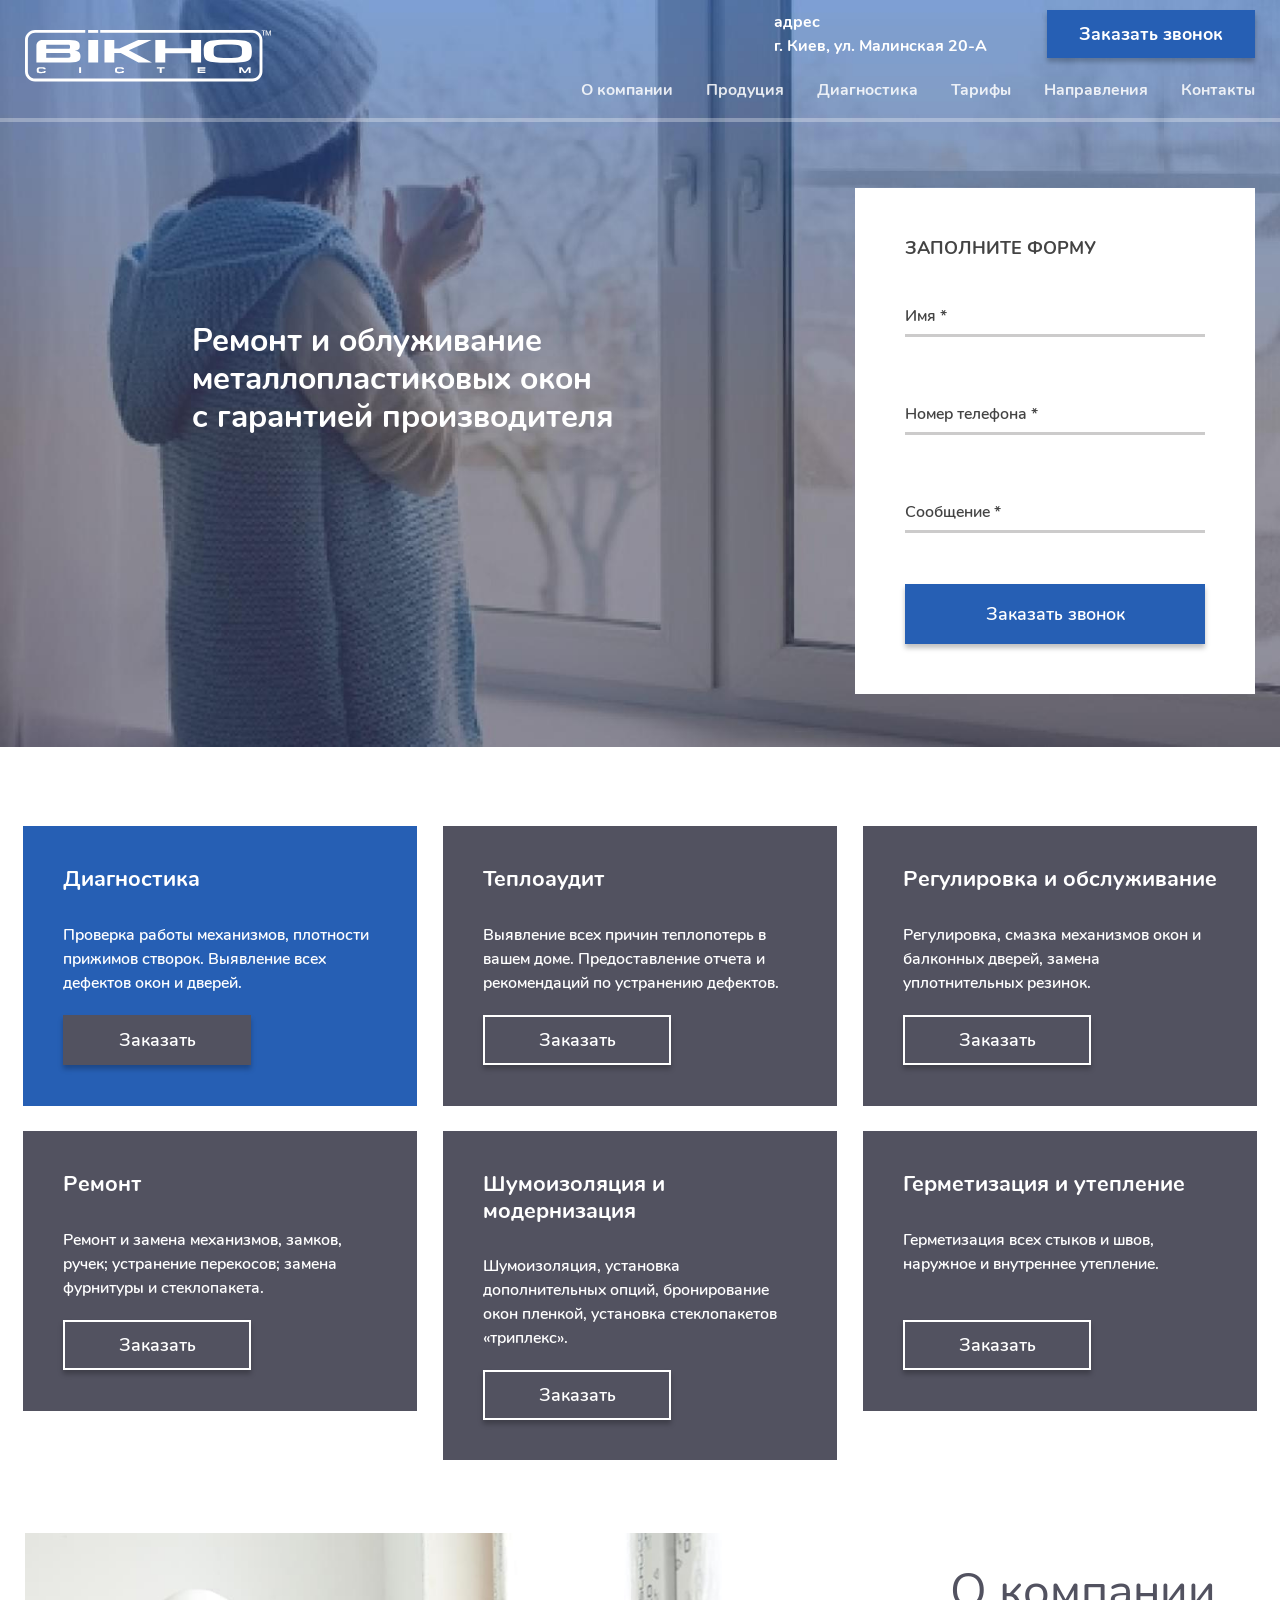
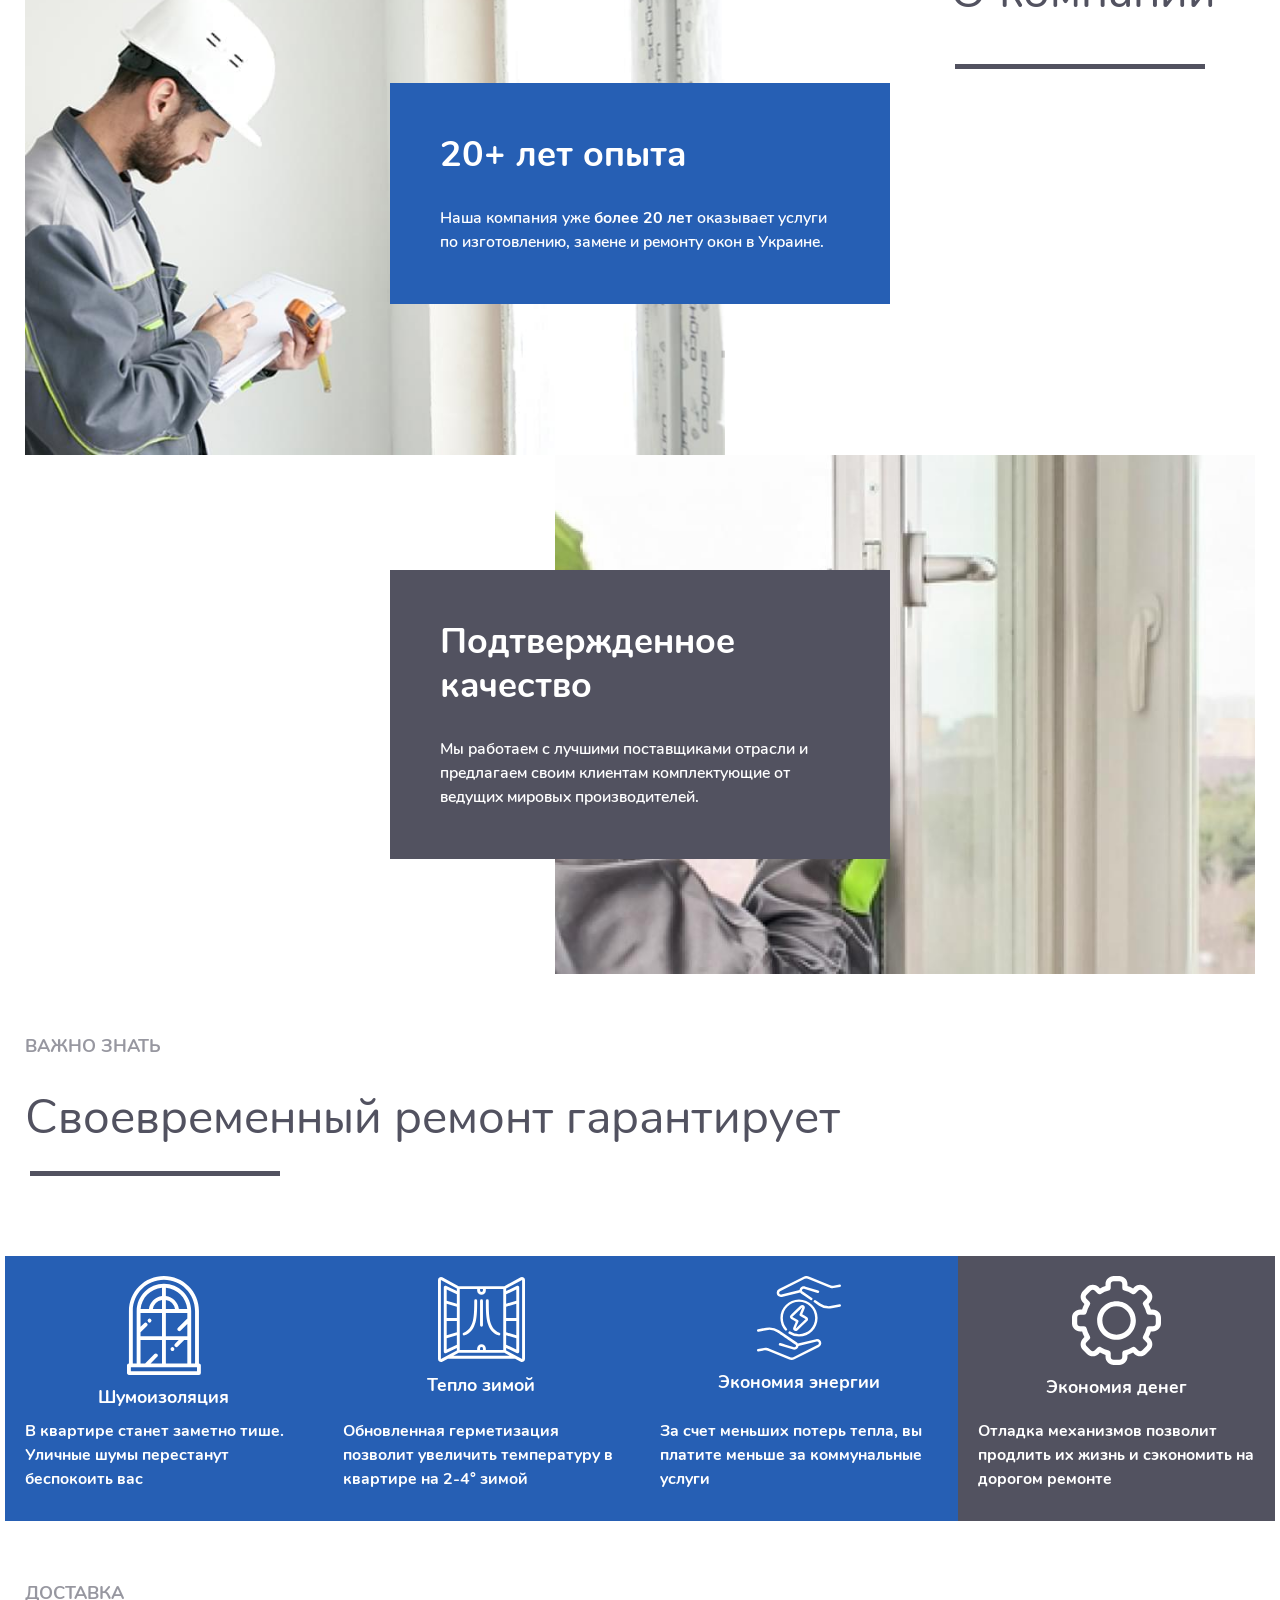
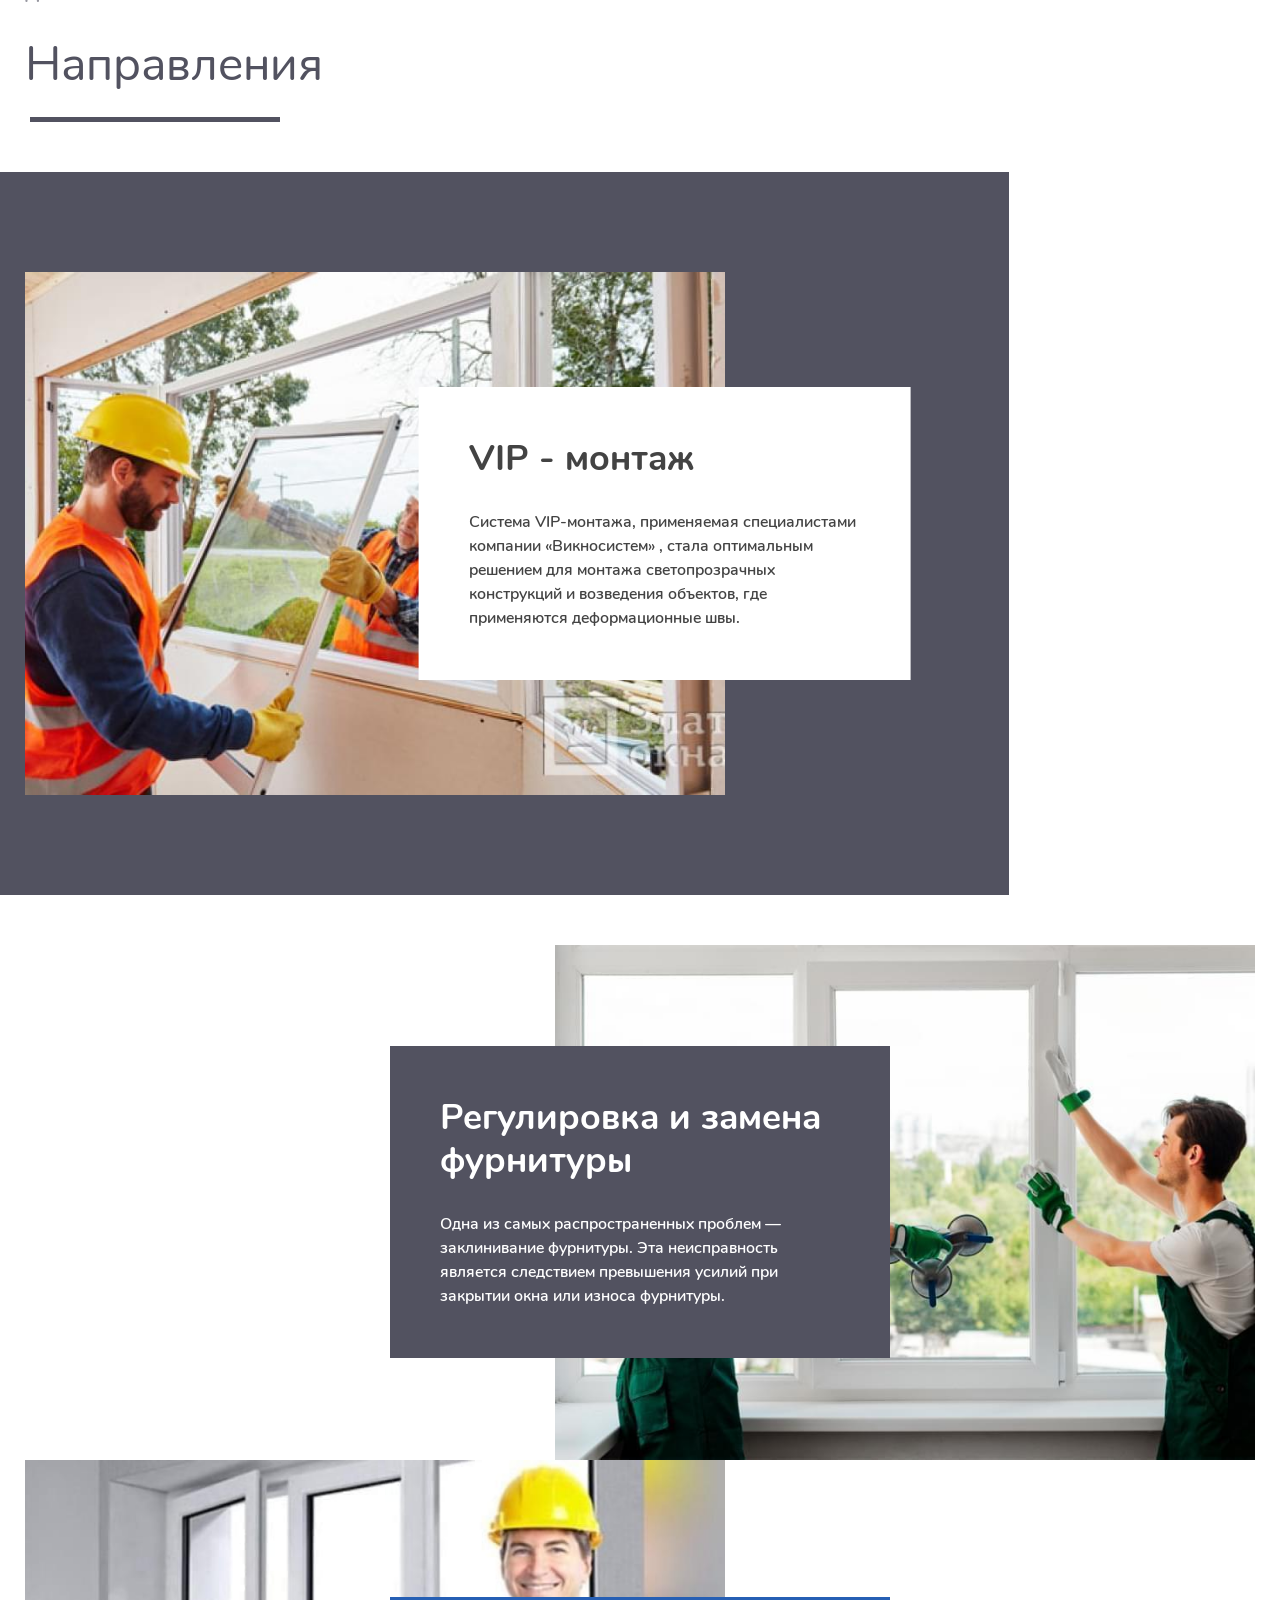
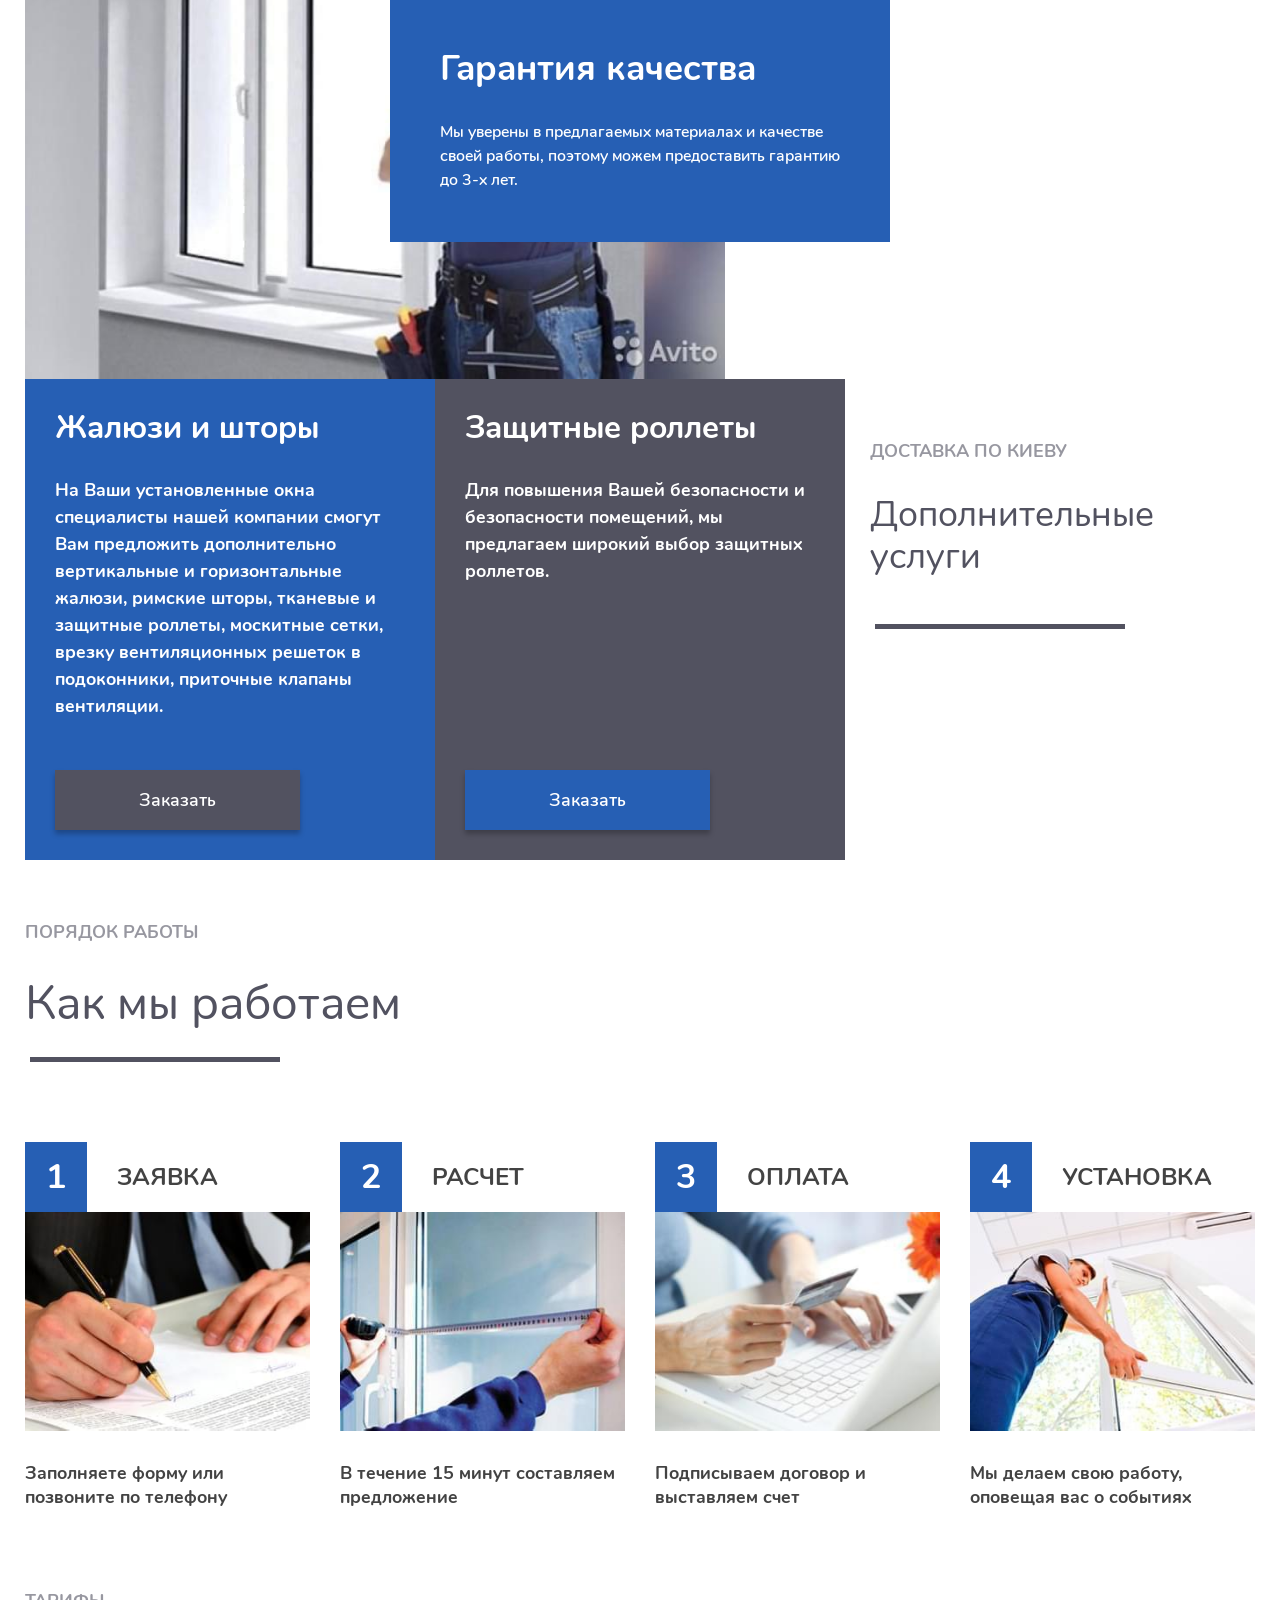
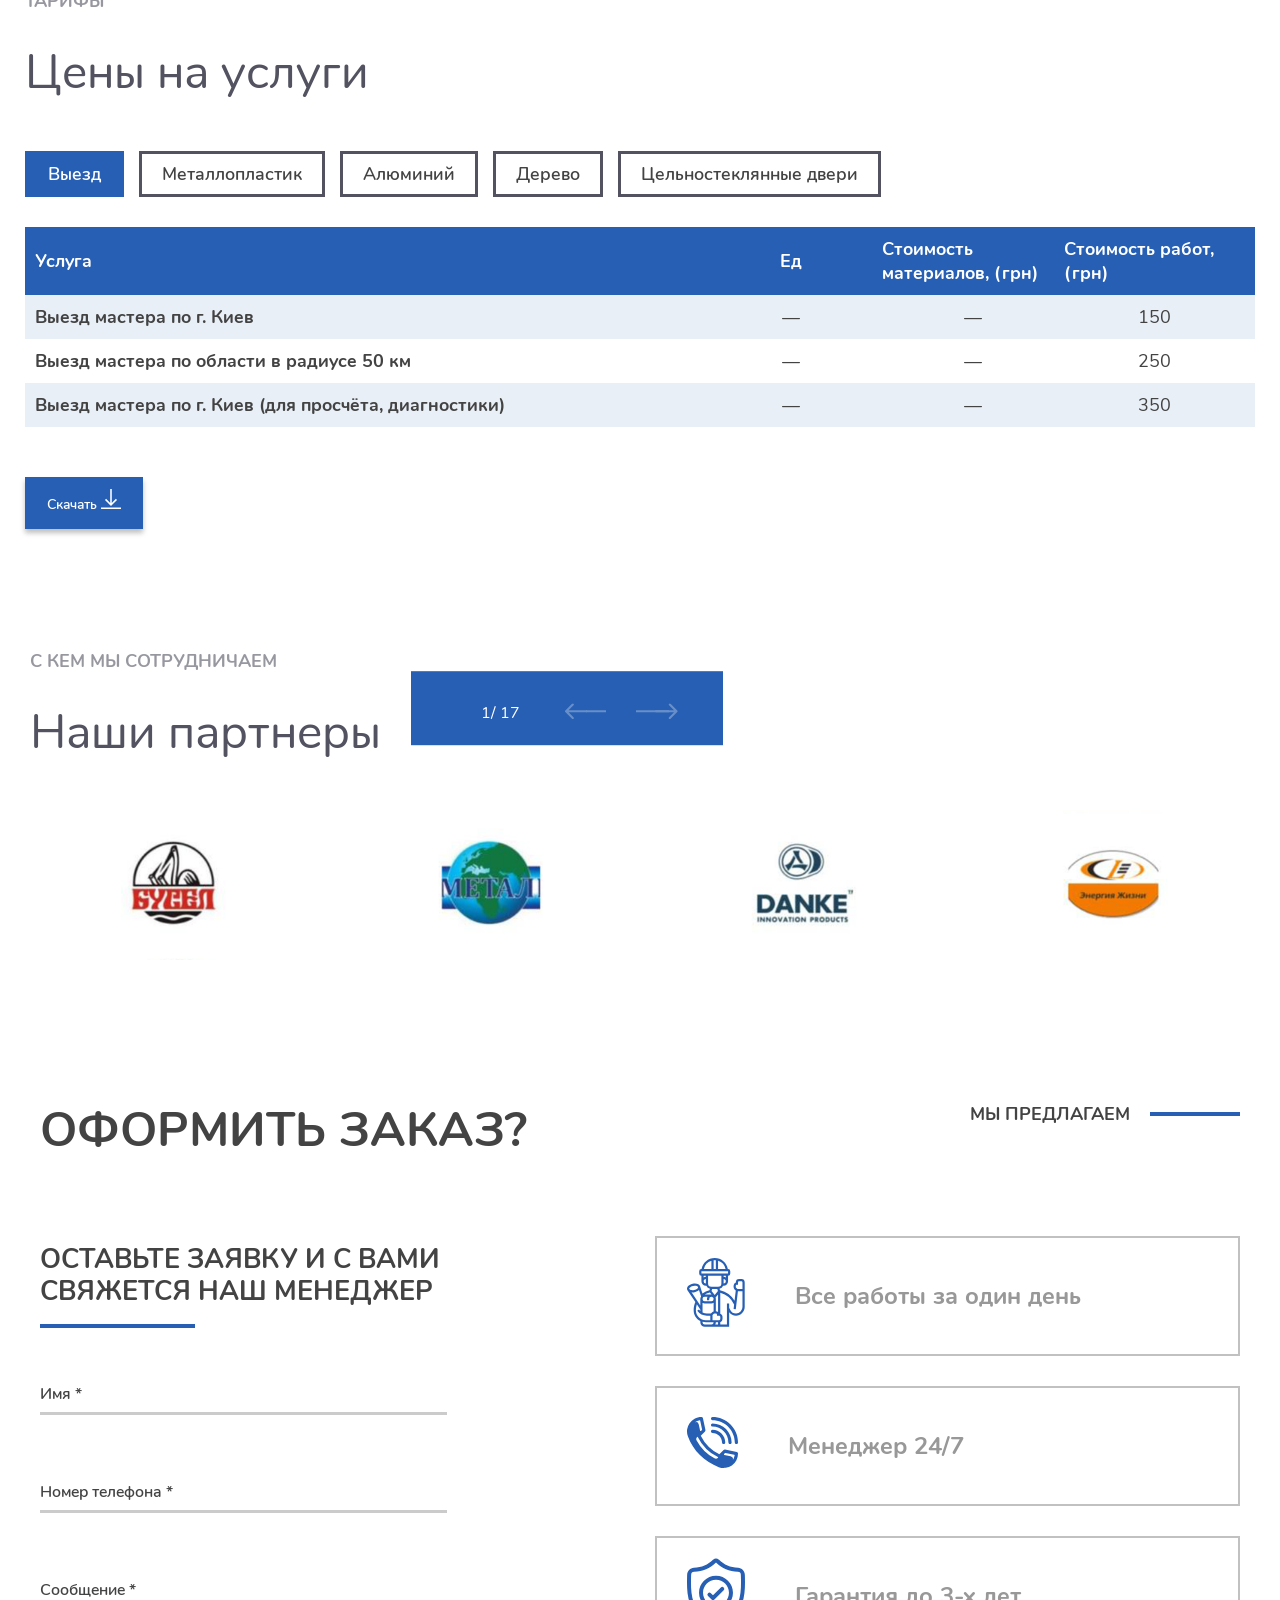
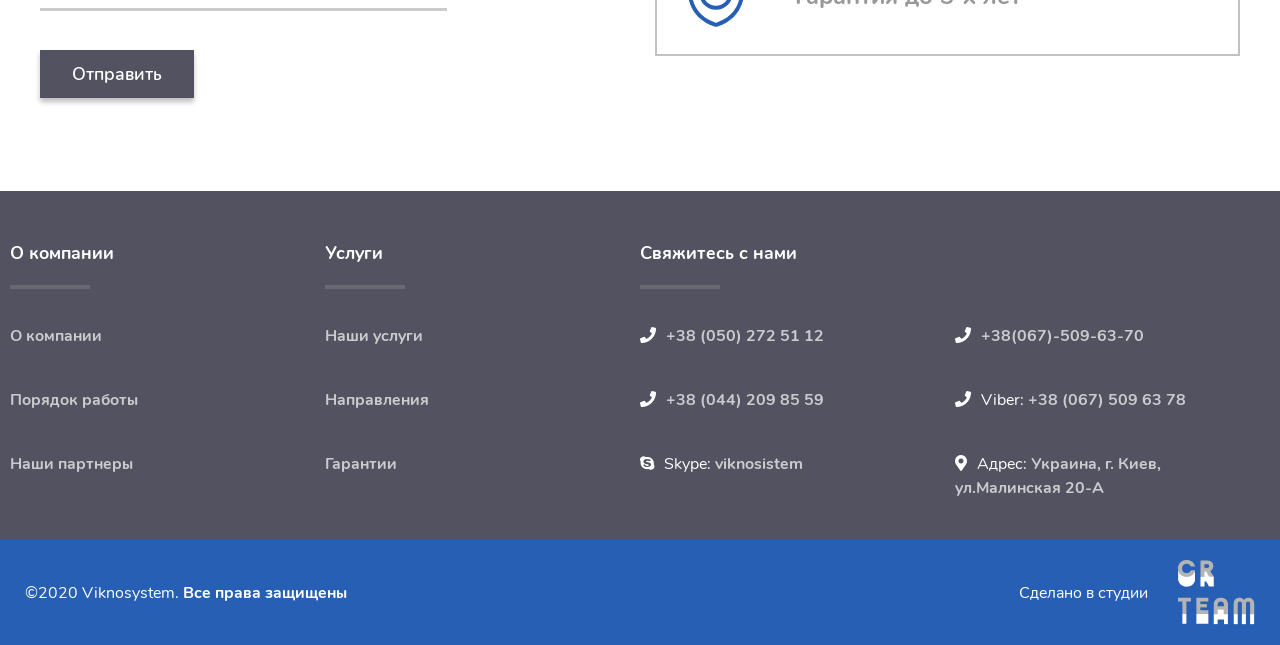
==== commit 085ebee8: "fixes" ====
--- a/index.html
+++ b/index.html
@@ -20,9 +20,9 @@
             </a>
             <div class="header-right-col">
                 <div class="header-contacts">
-                    <a href="#" class="address"><b>aдрес</b> <br>
+                    <a href="https://www.google.ru/maps/place/Викносистем+ООО/@50.4847396,30.366898,17z/data=!4m13!1m7!3m6!1s0x40d4ccc3143e9f8f:0xa564e9c995bb6dd0!2z0YPQuy4g0JzQsNC70LjQvdGB0LrQsNGPLCAyMCwg0JrQuNC10LIsIDAyMDAw!3b1!8m2!3d50.4749937!4d30.3640334!3m4!1s0x40d4ccc3143ea1b7:0x8a476be6bf292b58!8m2!3d50.4855623!4d30.3673428" 
+                    class="address"><b>aдрес</b> <br>
                         г. Киев, ул. Малинская 20-А</a>
-                    <a href="tel:8 800 567 789 76" class="tel">8 800 567 789 76</a>
                     <a href="#main-form" class="btn-common hover-light anchor-link">Заказать звонок</a>
                 </div>
                 <div class="main-nav">
@@ -51,7 +51,6 @@
                         <h6 class="h6">заполните форму</h6>
                         <div class="form-row">
                             <label class="input-wrapper">
-    <!--                            <span class="main-label">Имя *</span>-->
                                 <span class="placeholder">Имя *</span>
                                 <input name="name"
                                        id="intro-name"
@@ -62,7 +61,6 @@
                         </div>
                         <div class="form-row">
                             <label class="input-wrapper">
-                                <!--                            <span class="main-label">Номер телефона *</span>-->
                                 <span class="placeholder">Номер телефона *</span>
                                 <input name="phone"
                                        id="intro-phone"
@@ -73,7 +71,6 @@
                         </div>
                         <div class="form-row">
                             <label class="input-wrapper">
-    <!--                            <span class="main-label">Проблема *</span>-->
                                 <span class="placeholder">Сообщение *</span>
                                 <input name="service"
                                        id="intro-service"
@@ -95,33 +92,7 @@
                             с гарантией производителя <br></h1>
                     </div>
                 </div>
-                <!-- <div class="intro-slide slide-1">
-                    <img class="slide-bg" src="images/intro-img-2.jpg" alt="">
-                    <div class="slide-txt">
-                        <h1 class="h1">Ремонт и облуживание <br>
-                            металлопластиковых окон <br>
-                            с гарантией производителя <br></h1>
-                    </div>
-                </div>
-                <div class="intro-slide slide-1">
-                    <img class="slide-bg" src="images/intro-img-3.jpg" alt="">
-                    <div class="slide-txt">
-                        <h1 class="h1">Ремонт и облуживание <br>
-                            металлопластиковых окон <br>
-                            с гарантией производителя <br></h1>
-                    </div>
-                </div> -->
-            </div>
-            <!-- <div class="intro-slider-navigation">
-                <div class="slider-progress">
-                    <span class="current">1</span>/
-                    <span class="last">3</span>
-                </div>
-                <div class="arrows">
-                    <div class="intro-slider-prev"><img src="images/arrow-prev.svg" alt=""></div>
-                    <div class="intro-slider-next"><img src="images/arrow-next.svg" alt=""></div>
-                </div>
-            </div> -->
+            </div>
         </section>
         <section class="section section-products" id="services">
             <div class="container">
@@ -177,7 +148,6 @@
         <section class="section section-about" id="about">
             <div class="container">
                 <div class="section-title-small right">
-<!--                    <span class="pre-title">доставка</span>-->
                     <h3 class="h3">О компании</h3>
                 </div>
                 <div class="about-row">
@@ -285,110 +255,6 @@
                 </div>
             </div>
         </section>
-<!--        <section class="section section-example">-->
-<!--            <div class="container">-->
-<!--                <div class="section-title-small">-->
-<!--                    <span class="pre-title">доставка</span>-->
-<!--                    <h3 class="h3">Направления</h3>-->
-<!--                </div>-->
-<!--                <div class="row">-->
-<!--                    <div class="col-sm-12 col-md-6 col-lg-4 col-xl-4 example-item">-->
-<!--                        <b class="num">1</b>-->
-<!--                        <img src="images/example-1.png" alt="">-->
-<!--                        <h6 class="h6">Безымянный печатник создал </h6>-->
-<!--                        <p>В то время некий безымянный печатник создал большую коллекцию размеров и форм шрифтов, используя Lorem Ipsum для распечатки образцов.</p>-->
-<!--                    </div>-->
-<!--                    <div class="col-sm-12 col-md-6 col-lg-4 col-xl-4 example-item">-->
-<!--                        <b class="num">2</b>-->
-<!--                        <img src="images/example-2.png" alt="">-->
-<!--                        <h6 class="h6">Безымянный печатник создал </h6>-->
-<!--                        <p>В то время некий безымянный печатник создал большую коллекцию размеров и форм шрифтов, используя Lorem Ipsum для распечатки образцов.</p>-->
-<!--                    </div>-->
-<!--                    <div class="col-sm-12 col-md-6 col-lg-4 col-xl-4 example-item">-->
-<!--                        <b class="num">3</b>-->
-<!--                        <img src="images/example-3.png" alt="">-->
-<!--                        <h6 class="h6">Безымянный печатник создал </h6>-->
-<!--                        <p>В то время некий безымянный печатник создал большую коллекцию размеров и форм шрифтов, используя Lorem Ipsum для распечатки образцов.</p>-->
-<!--                    </div>-->
-<!--                    <div class="col-sm-12 col-md-6 col-lg-4 col-xl-4 example-item">-->
-<!--                        <b class="num">4</b>-->
-<!--                        <img src="images/example-4.png" alt="">-->
-<!--                        <h6 class="h6">Безымянный печатник создал </h6>-->
-<!--                        <p>В то время некий безымянный печатник создал большую коллекцию размеров и форм шрифтов, используя Lorem Ipsum для распечатки образцов.</p>-->
-<!--                    </div>-->
-<!--                    <div class="col-sm-12 col-md-6 col-lg-4 col-xl-4 example-item">-->
-<!--                        <b class="num">5</b>-->
-<!--                        <img src="images/example-5.png" alt="">-->
-<!--                        <h6 class="h6">Безымянный печатник создал </h6>-->
-<!--                        <p>В то время некий безымянный печатник создал большую коллекцию размеров и форм шрифтов, используя Lorem Ipsum для распечатки образцов.</p>-->
-<!--                    </div>-->
-<!--                    <div class="col-sm-12 col-md-6 col-lg-4 col-xl-4 example-item">-->
-<!--                        <div class="prices-download">-->
-<!--                            <div class="h6">скачайте наш прайс</div>-->
-<!--                            <p>В то время некий безымянный печатник создал большую.</p>-->
-<!--                            <a href="/viknosystem-price.pdf" download class="btn-common">Скачать <i><img src="images/icon-download.svg" alt=""></i></a>-->
-<!--                        </div>-->
-<!--                    </div>-->
-<!--                </div>-->
-<!--                <div class="row">-->
-<!--                </div>-->
-<!--                </div>-->
-<!--            </div>-->
-<!--        </section>-->
-<!--        <section class="section services-section">-->
-<!--            <div class="row">-->
-
-<!--                <div class="col-lg-7 gray-bg">-->
-<!--                    <div class="servicese-heading">-->
-<!--                        <div class="h3">Услуги и Проблемы</div>-->
-<!--                        <div class="arrows services-arrows">-->
-<!--                            <div class="slider-prev"><img src="images/arrow-prev.svg" alt=""></div>-->
-<!--                            <div class="slider-next"><img src="images/arrow-next.svg" alt=""></div>-->
-<!--                        </div>-->
-<!--                    </div>-->
-<!--                    <div class="services-slider">-->
-<!--                        <div class="services-slide">-->
-<!--                            <div class="services-card">-->
-<!--                                <span class="tag">Проблема</span>-->
-<!--                                <img src="images/services-img-1.jpg" alt="">-->
-<!--                                <a href="#" class="btn-common">Услуги и Проблемы</a>-->
-<!--                            </div>-->
-<!--                            <div class="services-card">-->
-<!--                                <span class="tag">Услуга</span>-->
-<!--                                <img src="images/services-img-2.jpg" alt="">-->
-<!--                                <a href="#" class="btn-common">Услуги и Проблемы</a>-->
-<!--                            </div>-->
-<!--                        </div>-->
-<!--                        <div class="services-slide">-->
-<!--                            <div class="services-card">-->
-<!--                                <span class="tag">Проблема</span>-->
-<!--                                <img src="images/services-img-1.jpg" alt="">-->
-<!--                                <a href="#" class="btn-common">Услуги и Проблемы</a>-->
-<!--                            </div>-->
-<!--                            <div class="services-card">-->
-<!--                                <span class="tag">Услуга</span>-->
-<!--                                <img src="images/services-img-2.jpg" alt="">-->
-<!--                                <a href="#" class="btn-common">Услуги и Проблемы</a>-->
-<!--                            </div>-->
-<!--                        </div>-->
-<!--                    </div>-->
-<!--                </div>-->
-<!--                <div class="col-xxl-4 col-lg-5">-->
-<!--                    <div class="services-txt">-->
-<!--                        <div class="h5">Это текст-"рыба", часто используемый в печати и вэб-дизайне.-->
-<!--                            Lorem Ipsum является стандартной "рыбой" для текстов на латинице.-->
-<!--                        </div>-->
-<!--                        <ul>-->
-<!--                            <li>В то время некий безымянный печатник создал большую коллекцию размеров и форм шрифтов, используя-->
-<!--                            <li>Lorem Ipsum для распечатки образцов. Lorem Ipsum не только успешно пережил без заметных изменений-->
-<!--                            пять веков, но и перешагнул в электронный дизайн. Его популяризации в новое время</li>-->
-<!--                            <li>В то время некий безымянный печатник создал большую коллекцию размеров и форм шрифтов, используя Lorem Ipsum для распечатки образцов.</li>-->
-<!--                            <li>Lorem Ipsum не только успешно пережил без заметных изменений пять веков, но и перешагнул в электронный дизайн. Его популяризации в новое время</li>-->
-<!--                        </ul>-->
-<!--                    </div>-->
-<!--                </div>-->
-<!--            </div>-->
-<!--        </section>-->
         <section class="section how-we-work" id="how-we-work">
             <div class="container">
                 <div class="section-title-small">
@@ -756,7 +622,6 @@
                 </div>
                 <div class="table-buttons">
                     <a href="/viknosystem-price.pdf" download class="btn-common">Скачать <i><img src="images/icon-download.svg" alt=""></i></a>
-<!--                    <a href="#" class="btn-common btn-expand-table">Развернуть список</a>-->
                 </div>
             </div>
         </section>
@@ -779,71 +644,54 @@
                 <div class="partners-slider">
                     <div class="partner-item">
                         <div class="partner-img"><img src="images/partners/1.png" alt=""></div>
-<!--                        <p>В то время некий безымянный печатник создал большую коллекцию размеров и форм шрифтов, используя Lorem Ipsum для распечатки образцов.</p>-->
                     </div>
                     <div class="partner-item">
                         <div class="partner-img"><img src="images/partners/2.png" alt=""></div>
-<!--                        <p>В то время некий безымянный печатник создал большую коллекцию размеров и форм шрифтов, используя Lorem Ipsum для распечатки образцов.</p>-->
                     </div>
                     <div class="partner-item">
                         <div class="partner-img"><img src="images/partners/3.png" alt=""></div>
-<!--                        <p>В то время некий безымянный печатник создал большую коллекцию размеров и форм шрифтов, используя Lorem Ipsum для распечатки образцов.</p>-->
                     </div>
                     <div class="partner-item">
                         <div class="partner-img"><img src="images/partners/4.png" alt=""></div>
-<!--                        <p>В то время некий безымянный печатник создал большую коллекцию размеров и форм шрифтов, используя Lorem Ipsum для распечатки образцов.</p>-->
                     </div>
                     <div class="partner-item">
                         <div class="partner-img"><img src="images/partners/5.png" alt=""></div>
-<!--                        <p>В то время некий безымянный печатник создал большую коллекцию размеров и форм шрифтов, используя Lorem Ipsum для распечатки образцов.</p>-->
                     </div>
                     <div class="partner-item">
                         <div class="partner-img"><img src="images/partners/6.png" alt=""></div>
-<!--                        <p>В то время некий безымянный печатник создал большую коллекцию размеров и форм шрифтов, используя Lorem Ipsum для распечатки образцов.</p>-->
                     </div>
                     <div class="partner-item">
                         <div class="partner-img"><img src="images/partners/7.png" alt=""></div>
-<!--                        <p>В то время некий безымянный печатник создал большую коллекцию размеров и форм шрифтов, используя Lorem Ipsum для распечатки образцов.</p>-->
                     </div>
                     <div class="partner-item">
                         <div class="partner-img"><img src="images/partners/8.png" alt=""></div>
-<!--                        <p>В то время некий безымянный печатник создал большую коллекцию размеров и форм шрифтов, используя Lorem Ipsum для распечатки образцов.</p>-->
                     </div>
                     <div class="partner-item">
                         <div class="partner-img"><img src="images/partners/9.png" alt=""></div>
-<!--                        <p>В то время некий безымянный печатник создал большую коллекцию размеров и форм шрифтов, используя Lorem Ipsum для распечатки образцов.</p>-->
                     </div>
                     <div class="partner-item">
                         <div class="partner-img"><img src="images/partners/10.png" alt=""></div>
-<!--                        <p>В то время некий безымянный печатник создал большую коллекцию размеров и форм шрифтов, используя Lorem Ipsum для распечатки образцов.</p>-->
                     </div>
                     <div class="partner-item">
                         <div class="partner-img"><img src="images/partners/11.png" alt=""></div>
-<!--                        <p>В то время некий безымянный печатник создал большую коллекцию размеров и форм шрифтов, используя Lorem Ipsum для распечатки образцов.</p>-->
                     </div>
                     <div class="partner-item">
                         <div class="partner-img"><img src="images/partners/12.png" alt=""></div>
-<!--                        <p>В то время некий безымянный печатник создал большую коллекцию размеров и форм шрифтов, используя Lorem Ipsum для распечатки образцов.</p>-->
                     </div>
                     <div class="partner-item">
                         <div class="partner-img"><img src="images/partners/13.png" alt=""></div>
-<!--                        <p>В то время некий безымянный печатник создал большую коллекцию размеров и форм шрифтов, используя Lorem Ipsum для распечатки образцов.</p>-->
                     </div>
                     <div class="partner-item">
                         <div class="partner-img"><img src="images/partners/14.png" alt=""></div>
-<!--                        <p>В то время некий безымянный печатник создал большую коллекцию размеров и форм шрифтов, используя Lorem Ipsum для распечатки образцов.</p>-->
                     </div>
                     <div class="partner-item">
                         <div class="partner-img"><img src="images/partners/15.png" alt=""></div>
-<!--                        <p>В то время некий безымянный печатник создал большую коллекцию размеров и форм шрифтов, используя Lorem Ipsum для распечатки образцов.</p>-->
                     </div>
                     <div class="partner-item">
                         <div class="partner-img"><img src="images/partners/16.png" alt=""></div>
-<!--                        <p>В то время некий безымянный печатник создал большую коллекцию размеров и форм шрифтов, используя Lorem Ipsum для распечатки образцов.</p>-->
                     </div>
                     <div class="partner-item">
                         <div class="partner-img"><img src="images/partners/17.png" alt=""></div>
-<!--                        <p>В то время некий безымянный печатник создал большую коллекцию размеров и форм шрифтов, используя Lorem Ipsum для распечатки образцов.</p>-->
                     </div>
                 </div>
             </div>
@@ -854,7 +702,6 @@
                     <div class="col-xl-6 col-lg-12">
                         <div class="section-heading">
                             <h5 class="h5">Оформить заказ?</h5>
-                            <!-- <p>В то время некий безымянный печатник создал большую коллекцию размеров и форм шрифтов, используя Lorem Ipsum для распечатки образцов. </p> -->
                         </div>
                         <div class="row">
                             <h6 class="h6 col-lg-12">Оставьте заявку и с Вами свяжется наш менеджер</h6>
@@ -862,7 +709,6 @@
                                 <form action="#">
                                     <div class="form-row">
                                         <label class="input-wrapper">
-                                            <!--                            <span class="main-label">Имя *</span>-->
                                             <span class="placeholder">Имя *</span>
                                             <input name="name"
                                                    id="bottom-name"
@@ -873,7 +719,6 @@
                                     </div>
                                     <div class="form-row">
                                         <label class="input-wrapper">
-                                            <!--                            <span class="main-label">Номер телефона *</span>-->
                                             <span class="placeholder">Номер телефона *</span>
                                             <input name="phone"
                                                    id="bottom-phone"
@@ -884,7 +729,6 @@
                                     </div>
                                     <div class="form-row">
                                         <label class="input-wrapper">
-                                            <!--                            <span class="main-label">Проблема *</span>-->
                                             <span class="placeholder">Сообщение *</span>
                                             <input name="service"
                                                    id="bottom-service"
@@ -896,12 +740,6 @@
                                     <a href="#" class="form-submit btn-common hover-light hover-border-blue">Отправить</a>
                                 </form>
                             </div>
-<!--                            <div class="form-descr col-lg-4">-->
-<!--                                <ul>-->
-<!--                                    <li>В то время некий безымянный печатник создал большую коллекцию размеров и форм шрифтов, используя</li>-->
-<!--                                    <li>В то время некий безымянный печатник создал большую</li>-->
-<!--                                </ul>-->
-<!--                            </div>-->
                         </div>
                     </div>
                     <div class="col-lg-12 col-xl-6">
@@ -940,7 +778,7 @@
                     <div class="h6">Услуги</div>
                     <ul>
                         <li><a href="#services" class="anchor-link">Наши услуги</a></li>
-                        <li><a href=#directions" class="anchor-link">Направления</a></li>
+                        <li><a href="#directions" class="anchor-link">Направления</a></li>
                         <li><a href="#diagnostic" class="anchor-link">Гарантии</a></li>
                     </ul>
                 </div>
@@ -964,31 +802,11 @@
                             <i class="fa fa-skype"></i><span>Skype: <a href="skype:viknosistem?call"> viknosistem</a></span>
                         </li>
                         <li>
-                            <i class="fa fa-map-marker"></i><span>Адрес: <a href="https://www.google.ru/maps/place/Malynska+St,+20,+Kyiv,+02000/@50.4749971,30.3618394,17z/data=!3m1!4b1!4m5!3m4!1s0x40d4ccc3143e9f8f:0xa564e9c995bb6dd0!8m2!3d50.4749937!4d30.3640334" target="_blank"> Украина, г. Киев, ул.Малинская 20-А</a> </span>
+                            <i class="fa fa-map-marker"></i><span>Адрес: <a href="https://www.google.ru/maps/place/%D0%92%D0%B8%D0%BA%D0%BD%D0%BE%D1%81%D0%B8%D1%81%D1%82%D0%B5%D0%BC+%D0%9E%D0%9E%D0%9E/@50.4847396,30.366898,17z/data=!4m13!1m7!3m6!1s0x40d4ccc3143e9f8f:0xa564e9c995bb6dd0!2z0YPQuy4g0JzQsNC70LjQvdGB0LrQsNGPLCAyMCwg0JrQuNC10LIsIDAyMDAw!3b1!8m2!3d50.4749937!4d30.3640334!3m4!1s0x40d4ccc3143ea1b7:0x8a476be6bf292b58!8m2!3d50.4855623!4d30.3673428" target="_blank"> Украина, г. Киев, ул.Малинская 20-А</a> </span>
                         </li>
                         </ul>
                     </div>
                  </div>
-<!--                <div class="footer-col col-lg-3 col-md-6">-->
-<!--                    <div class="h5">В то время некий безымянный печатник создал большую </div>-->
-<!--                    <div class="form-row subscribe-row">-->
-<!--                        <label class="input-wrapper">-->
-<!--                            &lt;!&ndash;<span class="main-label">Проблема *</span>&ndash;&gt;-->
-<!--                            <span class="placeholder">EMAIL:</span>-->
-<!--                            <input name="subscribe"-->
-<!--                                   id="subscribe"-->
-<!--                                   type="text"-->
-<!--                                   class="custom-input required"-->
-<!--                                   placeholder="">-->
-<!--                        </label>-->
-<!--                        <a href="#btn-subscribe" class="btn-common">Подписатся</a>-->
-<!--                    </div>-->
-<!--                    <ul class="social">-->
-<!--                        <li><a href=#"><i class="fab fa-facebook-f"></i></a></li>-->
-<!--                        <li><a href=#"><i class="fab fa-instagram"></i></a></li>-->
-<!--                        <li><a href=#"><i class="fab fa-youtube"></i></a></li>-->
-<!--                    </ul>-->
-<!--                </div>-->
             </div>
         </div>
         <div class="footer-bottom">
